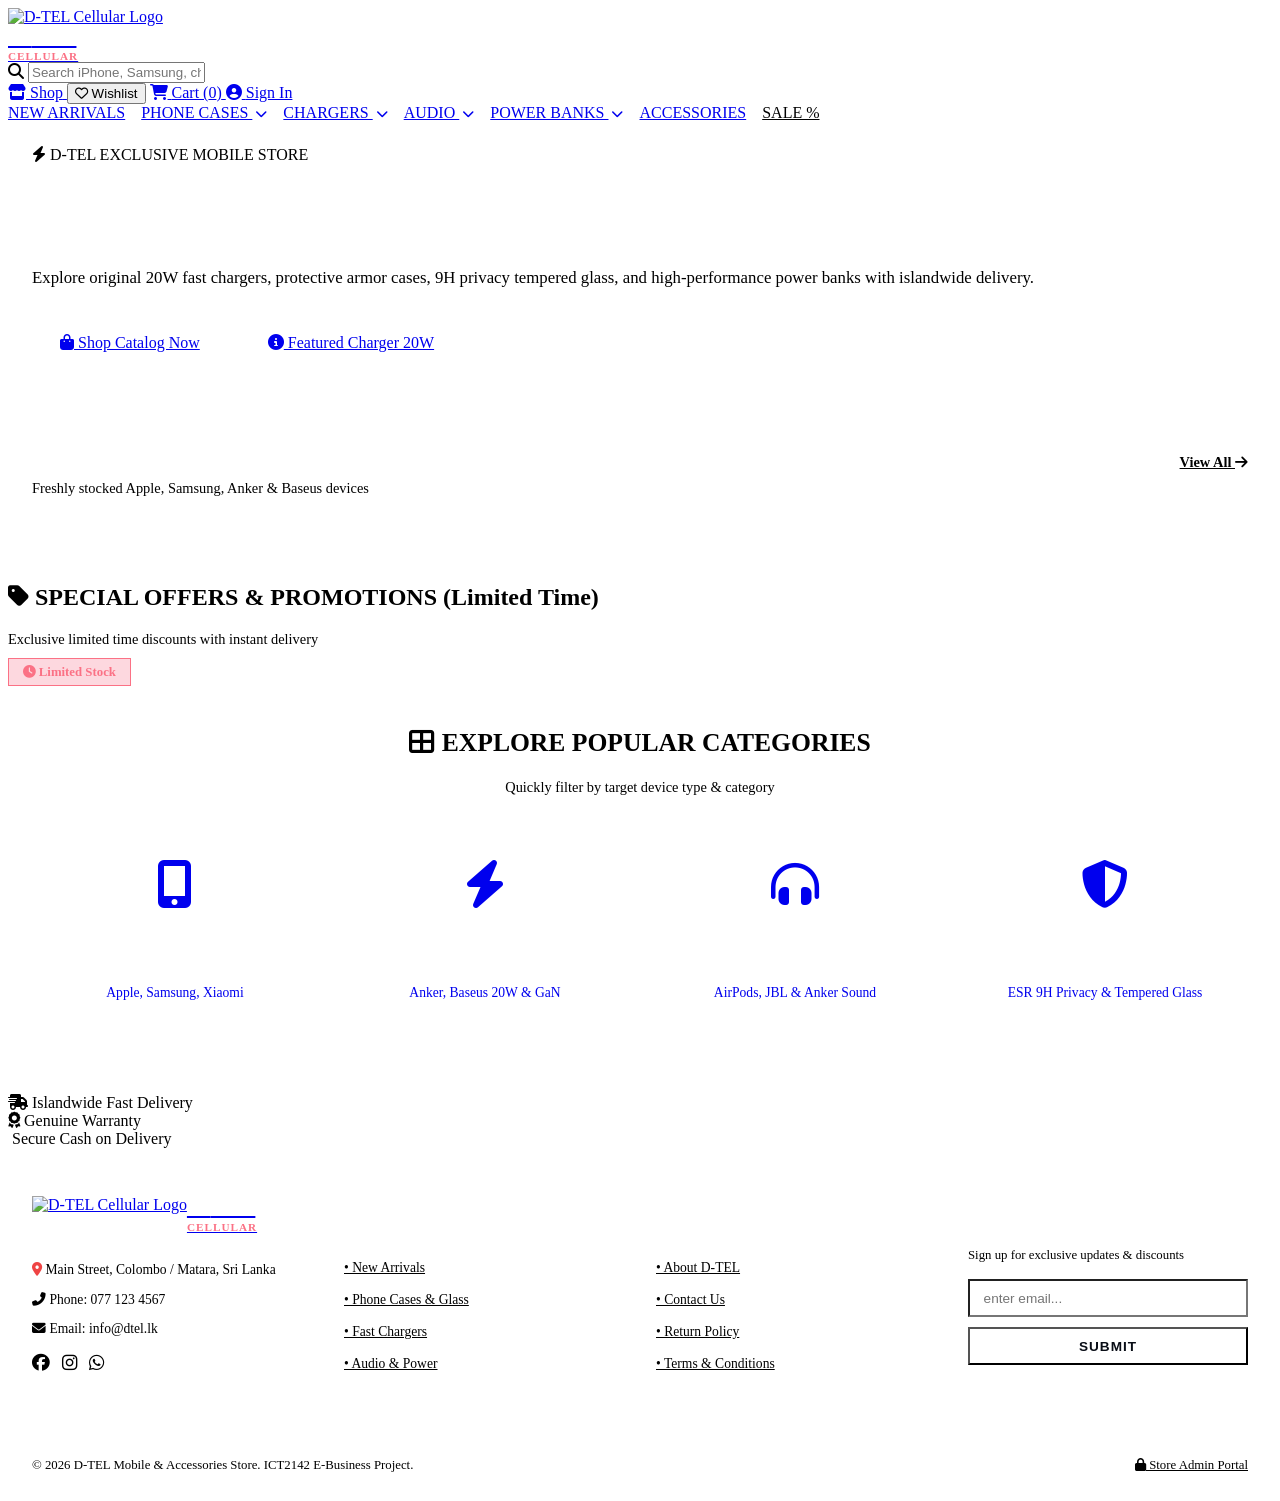
==== index.html @ 87a5de59 "Add files via upload" ====
<!DOCTYPE html>
<html lang="en">
<head>
  <meta charset="UTF-8">
  <meta name="viewport" content="width=device-width, initial-scale=1.0">
  <title>D-TEL | Premium Mobile & Accessories Hub</title>
  <meta name="description" content="D-TEL - Shop genuine smartphones, fast chargers, back covers, tempered glass, and audio gear in Sri Lanka.">
  
  <!-- Font Awesome 6 Icons -->
  <link rel="stylesheet" href="https://cdnjs.cloudflare.com/ajax/libs/font-awesome/6.5.1/css/all.min.css">
  
  <!-- Main Stylesheet -->
  <link rel="stylesheet" href="css/styles.css">
  
  <!-- Custom CSS for Dropdown Menu on Hover -->
  <style>
    /* Sub Nav Container Layout */
    .sub-nav-container {
      display: flex;
      align-items: center;
      gap: 1rem;
      position: relative;
    }

    /* Dropdown Item Wrapper */
    .nav-dropdown {
      position: relative;
      display: inline-block;
    }

    /* Dropdown Menu Box */
    .dropdown-menu {
      display: none;
      position: absolute;
      top: 100%;
      left: 0;
      min-width: 200px;
      background-color: var(--bg-secondary, #121826);
      border: 1px solid var(--border-color, #1e293b);
      border-radius: 8px;
      box-shadow: 0 10px 25px rgba(0, 0, 0, 0.5);
      padding: 0.5rem 0;
      z-index: 1000;
    }

    /* Show Dropdown Menu on Hover */
    .nav-dropdown:hover .dropdown-menu {
      display: block;
      animation: fadeIn 0.2s ease-in-out;
    }

    /* Dropdown Item Links */
    .dropdown-menu a {
      color: var(--text-muted, #94a3b8);
      padding: 0.6rem 1.2rem;
      text-decoration: none;
      display: flex;
      align-items: center;
      gap: 0.5rem;
      font-size: 0.85rem;
      font-weight: 600;
      transition: all 0.2s ease;
    }

    .dropdown-menu a:hover {
      background-color: rgba(255, 255, 255, 0.05);
      color: var(--accent-cyan, #38bdf8);
      padding-left: 1.5rem;
    }

    @keyframes fadeIn {
      from { opacity: 0; transform: translateY(8px); }
      to { opacity: 1; transform: translateY(0); }
    }
  </style>
</head>
<body>

  <!-- TOP HEADER BAR (D-TEL Brand Logo) -->
  <header class="header-sticky">
    <div class="nav-container">
      
      <!-- Store Logo: D-TEL Cellular -->
      <a href="index.html" class="brand-logo" id="brandLogoLink">
        <img src="images/dtel_logo.jpg" alt="D-TEL Cellular Logo" class="brand-logo-img">
        <div>
          <span style="font-size:1.4rem; font-weight:800; color:#ffffff; line-height:1; display:block;">D-<span class="accent">TEL</span></span>
          <span style="font-size:0.7rem; font-weight:700; color:#fb7185; letter-spacing:1px; display:block; margin-top:2px;">CELLULAR</span>
        </div>
      </a>

      <!-- Search Bar -->
      <div class="search-bar-wrap">
        <i class="fas fa-search"></i>
        <input type="text" id="searchInput" placeholder="Search iPhone, Samsung, chargers, audio..." aria-label="Search Products">
      </div>

      <!-- Header Actions -->
      <div class="nav-actions">
        <a href="shop.html" class="icon-btn" title="Shop Catalog">
          <i class="fas fa-store"></i>
          <span>Shop</span>
        </a>

        <button class="icon-btn wishlist-trigger" title="Wishlist">
          <i class="far fa-heart"></i>
          <span>Wishlist</span>
          <span class="badge-count wishlist-badge-count" style="display:none;">0</span>
        </button>

        <a href="checkout.html" class="icon-btn cart-trigger" title="Shopping Cart">
          <i class="fas fa-shopping-cart"></i>
          <span>Cart (<span class="cart-count-num">0</span>)</span>
        </a>

        <a href="admin.html" class="icon-btn" title="Sign In / Admin Portal">
          <i class="fas fa-user-circle"></i>
          <span>Sign In</span>
        </a>
      </div>

    </div>

    <!-- NAVIGATION LINKS BAR WITH HOVER DROPDOWN -->
    <nav class="sub-nav-bar">
      <div class="sub-nav-container">
        <a href="index.html" class="sub-nav-link active">NEW ARRIVALS</a>

        <!-- Dropdown 1: PHONE CASES -->
        <div class="nav-dropdown">
          <a href="shop.html?category=Covers" class="sub-nav-link">
            PHONE CASES <i class="fas fa-chevron-down" style="font-size:0.75rem; margin-left:3px;"></i>
          </a>
          <div class="dropdown-menu">
            <a href="shop.html?category=Covers&brand=iPhone"><i class="fab fa-apple"></i> iPhone Covers</a>
            <a href="shop.html?category=Covers&brand=Samsung"><i class="fas fa-mobile"></i> Samsung Cases</a>
            <a href="shop.html?category=Covers&sub=Glass"><i class="fas fa-shield-alt"></i> Tempered Glass</a>
            <a href="shop.html?category=Covers&sub=Privacy"><i class="fas fa-user-shield"></i> Privacy Glass</a>
          </div>
        </div>

        <!-- Dropdown 2: CHARGERS -->
        <div class="nav-dropdown">
          <a href="shop.html?category=Chargers" class="sub-nav-link">
            CHARGERS <i class="fas fa-chevron-down" style="font-size:0.75rem; margin-left:3px;"></i>
          </a>
          <div class="dropdown-menu">
            <a href="shop.html?category=Chargers&sub=Fast"><i class="fas fa-bolt"></i> 20W Fast Chargers</a>
            <a href="shop.html?category=Chargers&sub=GaN"><i class="fas fa-plug"></i> GaN Adapters</a>
            <a href="shop.html?category=Chargers&sub=Cable"><i class="fas fa-charging-station"></i> Type-C & Lightning Cables</a>
          </div>
        </div>

        <!-- Dropdown 3: AUDIO -->
        <div class="nav-dropdown">
          <a href="shop.html?category=Audio" class="sub-nav-link">
            AUDIO <i class="fas fa-chevron-down" style="font-size:0.75rem; margin-left:3px;"></i>
          </a>
          <div class="dropdown-menu">
            <a href="shop.html?category=Audio&sub=Earbuds"><i class="fas fa-headphones-alt"></i> Wireless Earbuds</a>
            <a href="shop.html?category=Audio&sub=Bluetooth"><i class="fas fa-broadcast-tower"></i> Bluetooth Speakers</a>
            <a href="shop.html?category=Audio&sub=Handsfree"><i class="fas fa-headset"></i> Wired Handsfree</a>
          </div>
        </div>

        <!-- Dropdown 4: POWER BANKS -->
        <div class="nav-dropdown">
          <a href="shop.html?category=Power" class="sub-nav-link">
            POWER BANKS <i class="fas fa-chevron-down" style="font-size:0.75rem; margin-left:3px;"></i>
          </a>
          <div class="dropdown-menu">
            <a href="shop.html?category=Power&sub=10000mAh"><i class="fas fa-battery-half"></i> 10000 mAh</a>
            <a href="shop.html?category=Power&sub=20000mAh"><i class="fas fa-battery-full"></i> 20000 mAh & Above</a>
            <a href="shop.html?category=Power&sub=Wireless"><i class="fas fa-rss"></i> MagSafe Power Banks</a>
          </div>
        </div>

        <a href="shop.html?category=Accessories" class="sub-nav-link">ACCESSORIES</a>
        <a href="shop.html?sale=true" class="sub-nav-link" style="color:var(--accent-rose);">SALE %</a>
      </div>
    </nav>
  </header>

  <!-- HERO BANNER SECTION (5s Smooth Background Slideshow) -->
  <section class="hero-section" style="max-width:1280px; margin:1.5rem auto; padding:0 1.5rem;">
    <div class="hero-banner">
      
      <!-- Background Image Slideshow Layer -->
      <div class="hero-slideshow">
        <div class="hero-slide-bg active" style="background-image: url('images/hero_slide_1.jpg');"></div>
        <div class="hero-slide-bg" style="background-image: url('images/hero_slide_2.jpg');"></div>
        <div class="hero-slide-bg" style="background-image: url('images/hero_slide_3.jpg');"></div>
        <div class="hero-slide-bg" style="background-image: url('images/hero_slide_4.jpg');"></div>
        <div class="hero-slide-overlay"></div>
      </div>

      <!-- Hero Text Content -->
      <div class="hero-content">
        <span class="hero-tag">
          <i class="fas fa-bolt"></i> D-TEL EXCLUSIVE MOBILE STORE
        </span>
        <h1 class="hero-title" style="font-size: 2.75rem; line-height: 1.15; margin-bottom: 1rem; color: #ffffff;">
          Discover Premium Mobile Accessories & Tech Gear
        </h1>
        <p class="hero-desc" style="color: var(--text-muted); font-size: 1.05rem; margin-bottom: 2rem;">
          Explore original 20W fast chargers, protective armor cases, 9H privacy tempered glass, and high-performance power banks with islandwide delivery.
        </p>
        <div style="display:flex; gap:1rem; flex-wrap:wrap;">
          <a href="shop.html" class="btn-primary" style="padding: 0.85rem 1.75rem; font-size: 1rem;">
            <i class="fas fa-shopping-bag"></i> Shop Catalog Now
          </a>
          <a href="product-detail.html?id=prod_003" class="icon-btn" style="padding: 0.85rem 1.5rem; font-size: 1rem;">
            <i class="fas fa-info-circle"></i> Featured Charger 20W
          </a>
        </div>
      </div>

      <!-- Slide Dots Navigation -->
      <div class="hero-slide-dots">
        <div class="hero-dot active" onclick="switchHeroSlide(0)"></div>
        <div class="hero-dot" onclick="switchHeroSlide(1)"></div>
        <div class="hero-dot" onclick="switchHeroSlide(2)"></div>
        <div class="hero-dot" onclick="switchHeroSlide(3)"></div>
      </div>

    </div>
  </section>

  <!-- SECTION 1: NEW ARRIVALS (Latest Products) -->
  <section style="max-width:1280px; margin:3rem auto; padding:0 1.5rem;">
    <div style="display:flex; justify-content:space-between; align-items:center; margin-bottom:1.5rem;">
      <div>
        <h2 style="font-size:1.5rem; color:#ffffff;"><i class="fas fa-sparkles" style="color:var(--accent-cyan);"></i> NEW ARRIVALS (Latest Products)</h2>
        <p style="color:var(--text-muted); font-size:0.9rem;">Freshly stocked Apple, Samsung, Anker & Baseus devices</p>
      </div>
      <a href="shop.html" style="color:var(--accent-cyan); font-weight:600; font-size:0.9rem;">View All <i class="fas fa-arrow-right"></i></a>
    </div>

    <!-- Product Grid -->
    <div class="products-grid" id="newArrivalsGrid" style="display:grid; grid-template-columns:repeat(auto-fit, minmax(240px, 1fr)); gap:1.5rem;">
      <!-- Populated by JavaScript -->
    </div>
  </section>

  <!-- SECTION 2: SPECIAL OFFERS & PROMOTIONS (Limited Time) -->
  <section class="special-offers-section">
    <div class="special-offers-header">
      <div>
        <h2><i class="fas fa-tag"></i> SPECIAL OFFERS & PROMOTIONS (Limited Time)</h2>
        <p style="color:var(--text-muted); font-size:0.9rem;">Exclusive limited time discounts with instant delivery</p>
      </div>
      <span style="background:rgba(244, 63, 94, 0.2); color:#fb7185; border:1px solid #fb7185; padding:0.35rem 0.85rem; border-radius:var(--radius-full); font-size:0.8rem; font-weight:700;">
        <i class="fas fa-clock"></i> Limited Stock
      </span>
    </div>

    <!-- Offers Grid -->
    <div class="products-grid" id="specialOffersGrid" style="display:grid; grid-template-columns:repeat(auto-fit, minmax(240px, 1fr)); gap:1.5rem;">
      <!-- Populated by JavaScript -->
    </div>
  </section>

  <!-- SECTION 3: EXPLORE POPULAR CATEGORIES -->
  <section style="max-width:1280px; margin:3rem auto; padding:0 1.5rem;">
    <div style="text-align:center; margin-bottom:2rem;">
      <h2 style="font-size:1.6rem;"><i class="fas fa-th-large" style="color:var(--accent-blue);"></i> EXPLORE POPULAR CATEGORIES</h2>
      <p style="color:var(--text-muted); font-size:0.9rem;">Quickly filter by target device type & category</p>
    </div>

    <div style="display:grid; grid-template-columns:repeat(auto-fit, minmax(230px, 1fr)); gap:1.5rem;">
      
      <!-- Category 1: Smartphones -->
      <a href="shop.html?category=Smartphones" class="category-card" style="background:var(--bg-secondary); border:1px solid var(--border-color); border-radius:var(--radius-lg); padding:2rem 1.5rem; text-align:center; text-decoration:none; transition:all 0.3s ease;">
        <i class="fas fa-mobile-alt" style="font-size:3rem; color:var(--accent-cyan); margin-bottom:1rem;"></i>
        <h3 style="font-size:1.2rem; color:#ffffff;">Smartphones</h3>
        <p style="color:var(--text-muted); font-size:0.85rem; margin-top:0.3rem;">Apple, Samsung, Xiaomi</p>
      </a>

      <!-- Category 2: Fast Chargers -->
      <a href="shop.html?category=Chargers" class="category-card" style="background:var(--bg-secondary); border:1px solid var(--border-color); border-radius:var(--radius-lg); padding:2rem 1.5rem; text-align:center; text-decoration:none; transition:all 0.3s ease;">
        <i class="fas fa-bolt" style="font-size:3rem; color:var(--accent-amber); margin-bottom:1rem;"></i>
        <h3 style="font-size:1.2rem; color:#ffffff;">Fast Chargers</h3>
        <p style="color:var(--text-muted); font-size:0.85rem; margin-top:0.3rem;">Anker, Baseus 20W & GaN</p>
      </a>

      <!-- Category 3: Wireless Earbuds -->
      <a href="shop.html?category=Audio" class="category-card" style="background:var(--bg-secondary); border:1px solid var(--border-color); border-radius:var(--radius-lg); padding:2rem 1.5rem; text-align:center; text-decoration:none; transition:all 0.3s ease;">
        <i class="fas fa-headphones-alt" style="font-size:3rem; color:var(--accent-blue); margin-bottom:1rem;"></i>
        <h3 style="font-size:1.2rem; color:#ffffff;">Wireless Earbuds</h3>
        <p style="color:var(--text-muted); font-size:0.85rem; margin-top:0.3rem;">AirPods, JBL & Anker Sound</p>
      </a>

      <!-- Category 4: Screen Protectors -->
      <a href="shop.html?category=Covers" class="category-card" style="background:var(--bg-secondary); border:1px solid var(--border-color); border-radius:var(--radius-lg); padding:2rem 1.5rem; text-align:center; text-decoration:none; transition:all 0.3s ease;">
        <i class="fas fa-shield-alt" style="font-size:3rem; color:var(--accent-green); margin-bottom:1rem;"></i>
        <h3 style="font-size:1.2rem; color:#ffffff;">Screen Protectors</h3>
        <p style="color:var(--text-muted); font-size:0.85rem; margin-top:0.3rem;">ESR 9H Privacy & Tempered Glass</p>
      </a>

    </div>
  </section>

  <!-- TRUST BAR -->
  <div class="trust-bar">
    <div class="trust-container">
      <div class="trust-item"><i class="fas fa-truck-fast"></i> Islandwide Fast Delivery</div>
      <div class="trust-item"><i class="fas fa-award"></i> Genuine Warranty</div>
      <div class="trust-item"><i class="fas fa-shield-check"></i> Secure Cash on Delivery</div>
    </div>
  </div>

  <!-- FOOTER -->
  <footer>
    <div class="footer-container" style="max-width:1280px; margin:0 auto; padding:3rem 1.5rem 2rem; display:grid; grid-template-columns:repeat(auto-fit, minmax(230px, 1fr)); gap:2rem;">
      
      <!-- Col 1: D-TEL Address & Contacts -->
      <div class="footer-col">
        <a href="index.html" class="brand-logo" style="margin-bottom:1rem; display:inline-flex;">
          <img src="images/dtel_logo.jpg" alt="D-TEL Cellular Logo" class="brand-logo-img">
          <div>
            <span style="font-size:1.4rem; font-weight:800; color:#ffffff; line-height:1; display:block;">D-<span class="accent">TEL</span></span>
            <span style="font-size:0.7rem; font-weight:700; color:#fb7185; letter-spacing:1px; display:block; margin-top:2px;">CELLULAR</span>
          </div>
        </a>
        <p style="color:var(--text-muted); font-size:0.85rem; margin-bottom:0.75rem;"><i class="fas fa-map-marker-alt" style="color:#ef4444;"></i> Main Street, Colombo / Matara, Sri Lanka</p>
        <p style="color:var(--text-muted); font-size:0.85rem; margin-bottom:0.75rem;"><i class="fas fa-phone-alt" style="color:var(--accent-cyan);"></i> Phone: 077 123 4567</p>
        <p style="color:var(--text-muted); font-size:0.85rem; margin-bottom:0.75rem;"><i class="fas fa-envelope" style="color:var(--accent-blue);"></i> Email: info@dtel.lk</p>
        <div style="display:flex; gap:0.75rem; margin-top:1rem;">
          <a href="#" style="color:var(--text-muted); font-size:1.1rem;"><i class="fab fa-facebook"></i></a>
          <a href="#" style="color:var(--text-muted); font-size:1.1rem;"><i class="fab fa-instagram"></i></a>
          <a href="#" style="color:var(--text-muted); font-size:1.1rem;"><i class="fab fa-whatsapp"></i></a>
        </div>
      </div>

      <!-- Col 2: Shop By -->
      <div class="footer-col">
        <h4 style="font-size:1rem; margin-bottom:1rem; color:#ffffff;">Shop By</h4>
        <ul style="list-style:none; padding:0; line-height:2;">
          <li><a href="shop.html?sort=newest" style="color:var(--text-muted); font-size:0.85rem;">• New Arrivals</a></li>
          <li><a href="shop.html?category=Covers" style="color:var(--text-muted); font-size:0.85rem;">• Phone Cases & Glass</a></li>
          <li><a href="shop.html?category=Chargers" style="color:var(--text-muted); font-size:0.85rem;">• Fast Chargers</a></li>
          <li><a href="shop.html?category=Audio" style="color:var(--text-muted); font-size:0.85rem;">• Audio & Power</a></li>
        </ul>
      </div>

      <!-- Col 3: Information -->
      <div class="footer-col">
        <h4 style="font-size:1rem; margin-bottom:1rem; color:#ffffff;">Information</h4>
        <ul style="list-style:none; padding:0; line-height:2;">
          <li><a href="#" style="color:var(--text-muted); font-size:0.85rem;">• About D-TEL</a></li>
          <li><a href="#" style="color:var(--text-muted); font-size:0.85rem;">• Contact Us</a></li>
          <li><a href="#" style="color:var(--text-muted); font-size:0.85rem;">• Return Policy</a></li>
          <li><a href="#" style="color:var(--text-muted); font-size:0.85rem;">• Terms & Conditions</a></li>
        </ul>
      </div>

      <!-- Col 4: Newsletter Sign Up -->
      <div class="footer-col">
        <h4 style="font-size:1rem; margin-bottom:0.75rem; color:#ffffff;">Newsletter Sign Up</h4>
        <p style="color:var(--text-muted); font-size:0.8rem; margin-bottom:1rem;">Sign up for exclusive updates & discounts</p>
        <form onsubmit="event.preventDefault(); alert('Subscribed to D-TEL updates!');" style="display:flex; flex-direction:column; gap:0.6rem;">
          <input type="email" placeholder="enter email..." required style="padding:0.6rem 0.85rem; font-size:0.85rem; background:rgba(255,255,255,0.05);">
          <button type="submit" class="btn-primary" style="padding:0.6rem; font-size:0.85rem; text-transform:uppercase; letter-spacing:1px; background:#ffffff; color:#090d16; font-weight:800;">
            SUBMIT
          </button>
        </form>
        <div style="margin-top:1rem; text-align:right;">
          <span style="display:inline-block; background:var(--accent-blue); color:#ffffff; font-size:0.75rem; font-weight:700; padding:0.3rem 0.75rem; border-radius:var(--radius-sm);">
            TOP WEB 2026
          </span>
        </div>
      </div>

    </div>

    <div style="max-width:1280px; margin:0 auto; padding:1.25rem 1.5rem; border-top:1px solid var(--border-color); display:flex; justify-content:space-between; align-items:center; flex-wrap:wrap; font-size:0.8rem; color:var(--text-dim);">
      <div>&copy; 2026 D-TEL Mobile & Accessories Store. ICT2142 E-Business Project.</div>
      <div><a href="admin.html" style="color:var(--text-muted);"><i class="fas fa-lock"></i> Store Admin Portal</a></div>
    </div>
  </footer>

  <!-- CORE SCRIPTS -->
  <script src="js/data.js"></script>
  <script src="js/app.js"></script>

  <script>
    let currentSlideIdx = 0;
    let slideTimer = null;

    function switchHeroSlide(idx) {
      const slides = document.querySelectorAll('.hero-slide-bg');
      const dots = document.querySelectorAll('.hero-dot');
      if (!slides.length) return;
      
      slides.forEach(s => s.classList.remove('active'));
      dots.forEach(d => d.classList.remove('active'));
      
      currentSlideIdx = (idx + slides.length) % slides.length;
      slides[currentSlideIdx].classList.add('active');
      if (dots[currentSlideIdx]) dots[currentSlideIdx].classList.add('active');
    }

    function startAutoSlideshow() {
      if (slideTimer) clearInterval(slideTimer);
      slideTimer = setInterval(() => {
        switchHeroSlide(currentSlideIdx + 1);
      }, 5000);
    }

    document.addEventListener('DOMContentLoaded', async () => {
      startAutoSlideshow();

      // Render New Arrivals (4 items)
      const newArrivalsGrid = document.getElementById('newArrivalsGrid');
      if (newArrivalsGrid) {
        const products = await StorageDB.getProducts(); // Database එකෙන් ගන්න (await)
        newArrivalsGrid.innerHTML = products.slice(0, 4).map(p => `
          <div class="product-card" style="background:var(--bg-secondary); border:1px solid var(--border-color); border-radius:var(--radius-md); padding:1.25rem; text-align:center; display:flex; flex-direction:column; justify-content:space-between;">
            <a href="product-detail.html?id=${p.id}" style="text-decoration:none;">
              <img src="${p.image}" alt="${p.name}" style="width:100%; height:160px; object-fit:contain; margin-bottom:1rem;" onerror="this.src='images/cat-chargers.svg'">
              <h4 style="font-size:1rem; color:#ffffff; margin-bottom:0.5rem; height:42px; overflow:hidden;">${p.name}</h4>
              <div style="color:var(--accent-cyan); font-size:1.1rem; font-weight:700; margin-bottom:0.75rem;">
                Rs. ${p.price.toLocaleString()}
              </div>
            </a>
            <button class="btn-primary" onclick="StorageDB.addToCart('${p.id}'); window.updateHeaderCounters(); alert('Item added to cart!');" style="width:100%; padding:0.6rem;">
              <i class="fas fa-cart-plus"></i> Add to Cart
            </button>
          </div>
        `).join('');
      }

      // Render Special Offers (Products with oldPrice)
      const specialOffersGrid = document.getElementById('specialOffersGrid');
      if (specialOffersGrid) {
        const products = await StorageDB.getProducts(); // Database එකෙන් ගන්න (await)
        const offers = products.filter(p => p.oldPrice).slice(0, 4); // Discount ඇති ඒවා පෙන්වන්න
        specialOffersGrid.innerHTML = offers.length > 0 ? offers.map(p => `
          <div class="product-card" style="background:var(--bg-primary); border:1px solid rgba(244, 63, 94, 0.3); border-radius:var(--radius-md); padding:1.25rem; text-align:center; display:flex; flex-direction:column; justify-content:space-between;">
            <a href="product-detail.html?id=${p.id}" style="text-decoration:none;">
              <div style="position:relative;">
                <span style="position:absolute; top:0; left:0; background:var(--accent-rose); color:#fff; font-size:0.7rem; font-weight:800; padding:0.25rem 0.5rem; border-radius:4px;">OFFER</span>
                <img src="${p.image}" alt="${p.name}" style="width:100%; height:160px; object-fit:contain; margin-bottom:1rem;" onerror="this.src='images/cat-chargers.svg'">
              </div>
              <h4 style="font-size:1rem; color:#ffffff; margin-bottom:0.5rem; height:42px; overflow:hidden;">${p.name}</h4>
              <div style="display:flex; justify-content:center; align-items:center; gap:0.5rem; margin-bottom:0.75rem;">
                <span style="color:#fb7185; font-size:1.1rem; font-weight:700;">Rs. ${p.price.toLocaleString()}</span>
                <span style="color:var(--text-dim); text-decoration:line-through; font-size:0.85rem;">Rs. ${p.oldPrice.toLocaleString()}</span>
              </div>
            </a>
            <button class="btn-whatsapp" onclick="window.location.href='product-detail.html?id=${p.id}'" style="width:100%; padding:0.6rem; background:#fb7185; border:none; color:#ffffff;">
              <i class="fas fa-bolt"></i> Buy Now
            </button>
          </div>
        `).join('') : '<p style="color:var(--text-muted); text-align:center;">No special offers available right now.</p>';
      }
    });
  </script>
</body>
</html>
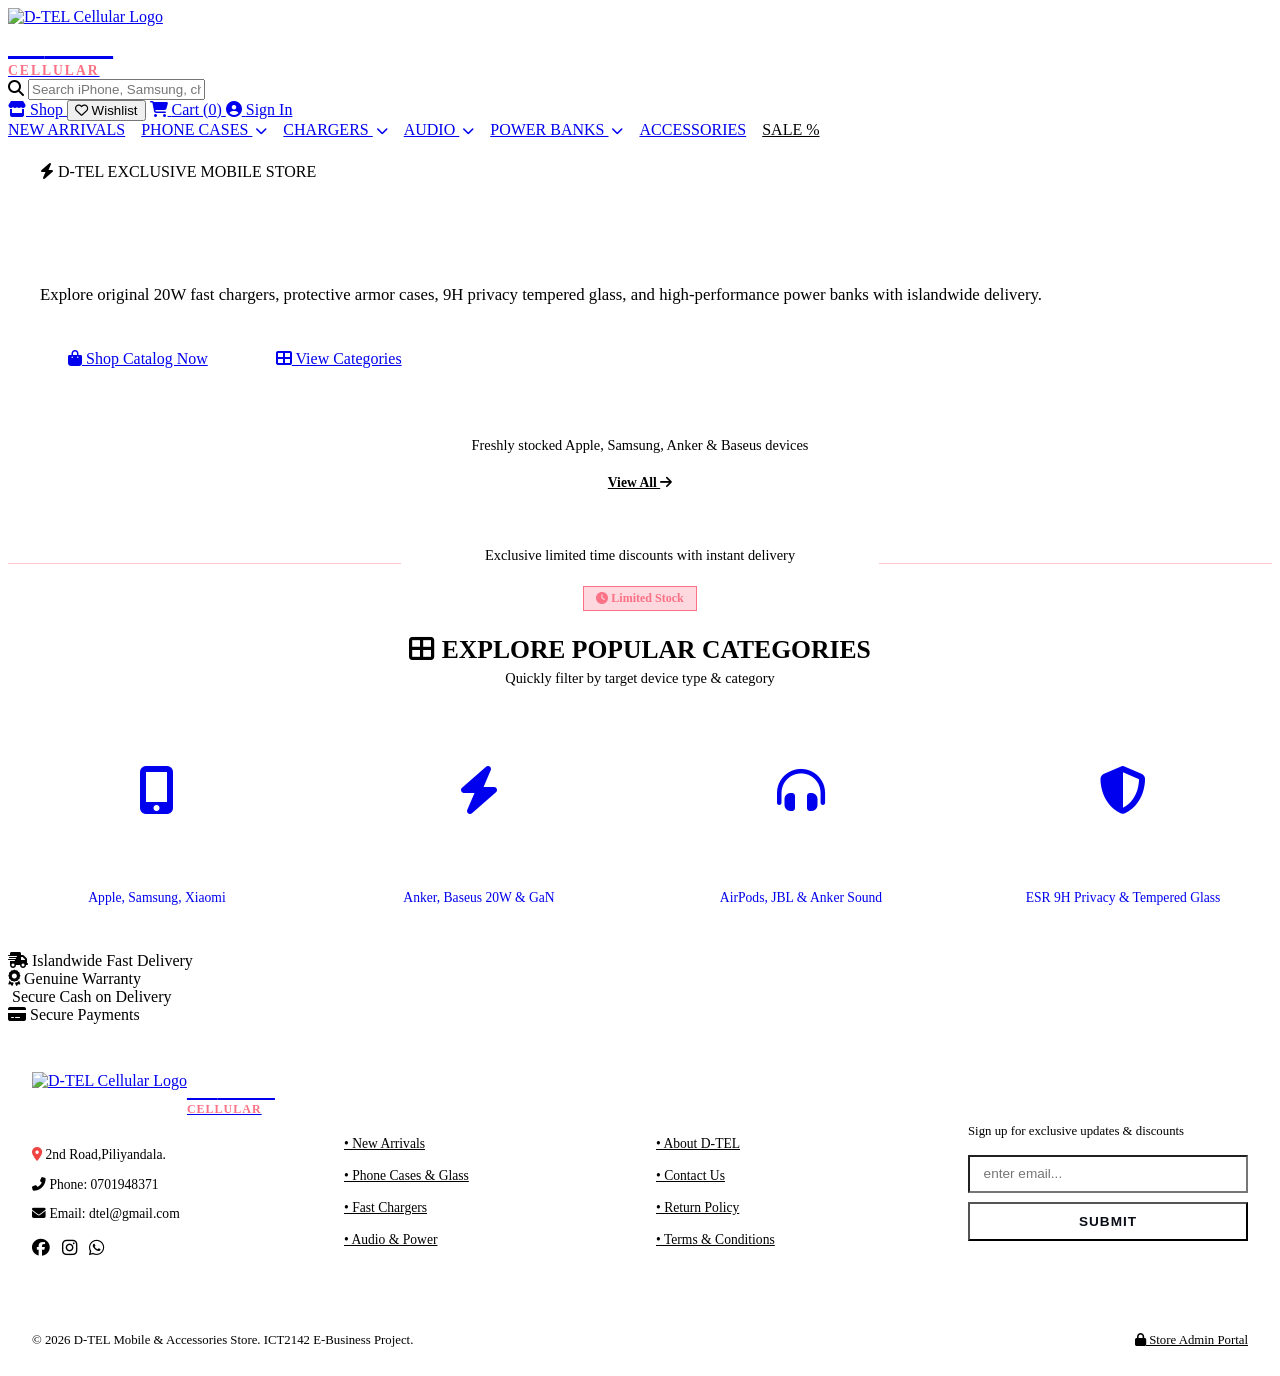
==== commit 18c87ead: "Add files via upload" ====
--- a/index.html
+++ b/index.html
@@ -1,17 +1,19 @@
 <!DOCTYPE html>
 <html lang="en">
+
 <head>
   <meta charset="UTF-8">
   <meta name="viewport" content="width=device-width, initial-scale=1.0">
   <title>D-TEL | Premium Mobile & Accessories Hub</title>
-  <meta name="description" content="D-TEL - Shop genuine smartphones, fast chargers, back covers, tempered glass, and audio gear in Sri Lanka.">
-  
+  <meta name="description"
+    content="D-TEL - Shop genuine smartphones, fast chargers, back covers, tempered glass, and audio gear in Sri Lanka.">
+
   <!-- Font Awesome 6 Icons -->
   <link rel="stylesheet" href="https://cdnjs.cloudflare.com/ajax/libs/font-awesome/6.5.1/css/all.min.css">
-  
+
   <!-- Main Stylesheet -->
   <link rel="stylesheet" href="css/styles.css">
-  
+
   <!-- Custom CSS for Dropdown Menu on Hover -->
   <style>
     /* Sub Nav Container Layout */
@@ -74,25 +76,30 @@
     }
   </style>
 </head>
+
 <body>
 
   <!-- TOP HEADER BAR (D-TEL Brand Logo) -->
   <header class="header-sticky">
     <div class="nav-container">
-      
+
       <!-- Store Logo: D-TEL Cellular -->
       <a href="index.html" class="brand-logo" id="brandLogoLink">
         <img src="images/dtel_logo.jpg" alt="D-TEL Cellular Logo" class="brand-logo-img">
         <div>
-          <span style="font-size:1.4rem; font-weight:800; color:#ffffff; line-height:1; display:block;">D-<span class="accent">TEL</span></span>
-          <span style="font-size:0.7rem; font-weight:700; color:#fb7185; letter-spacing:1px; display:block; margin-top:2px;">CELLULAR</span>
+          <span
+            style="font-size:2.1rem; font-weight:900; color:#ffffff; line-height:1; display:block; letter-spacing:0.5px;">D-<span
+              class="accent">TEL</span></span>
+          <span
+            style="font-size:0.85rem; font-weight:800; color:#fb7185; letter-spacing:2px; display:block; margin-top:3px;">CELLULAR</span>
         </div>
       </a>
 
       <!-- Search Bar -->
       <div class="search-bar-wrap">
         <i class="fas fa-search"></i>
-        <input type="text" id="searchInput" placeholder="Search iPhone, Samsung, chargers, audio..." aria-label="Search Products">
+        <input type="text" id="searchInput" placeholder="Search iPhone, Samsung, chargers, audio..."
+          aria-label="Search Products">
       </div>
 
       <!-- Header Actions -->
@@ -182,15 +189,16 @@
   </header>
 
   <!-- HERO BANNER SECTION (5s Smooth Background Slideshow) -->
-  <section class="hero-section" style="max-width:1280px; margin:1.5rem auto; padding:0 1.5rem;">
+  <section class="hero-section" style="max-width:1680px; margin:1.5rem auto; padding:0 2rem;">
     <div class="hero-banner">
-      
+
       <!-- Background Image Slideshow Layer -->
       <div class="hero-slideshow">
         <div class="hero-slide-bg active" style="background-image: url('images/hero_slide_1.jpg');"></div>
         <div class="hero-slide-bg" style="background-image: url('images/hero_slide_2.jpg');"></div>
         <div class="hero-slide-bg" style="background-image: url('images/hero_slide_3.jpg');"></div>
         <div class="hero-slide-bg" style="background-image: url('images/hero_slide_4.jpg');"></div>
+        <div class="hero-slide-bg" style="background-image: url('images/hero_slide_5.jpg');"></div>
         <div class="hero-slide-overlay"></div>
       </div>
 
@@ -203,95 +211,109 @@
           Discover Premium Mobile Accessories & Tech Gear
         </h1>
         <p class="hero-desc" style="color: var(--text-muted); font-size: 1.05rem; margin-bottom: 2rem;">
-          Explore original 20W fast chargers, protective armor cases, 9H privacy tempered glass, and high-performance power banks with islandwide delivery.
+          Explore original 20W fast chargers, protective armor cases, 9H privacy tempered glass, and high-performance
+          power banks with islandwide delivery.
         </p>
         <div style="display:flex; gap:1rem; flex-wrap:wrap;">
           <a href="shop.html" class="btn-primary" style="padding: 0.85rem 1.75rem; font-size: 1rem;">
             <i class="fas fa-shopping-bag"></i> Shop Catalog Now
           </a>
-          <a href="product-detail.html?id=prod_003" class="icon-btn" style="padding: 0.85rem 1.5rem; font-size: 1rem;">
-            <i class="fas fa-info-circle"></i> Featured Charger 20W
+          <a href="#mainCategories" class="icon-btn" style="padding: 0.85rem 1.5rem; font-size: 1rem;">
+            <i class="fas fa-th-large"></i> View Categories
           </a>
         </div>
       </div>
 
       <!-- Slide Dots Navigation -->
       <div class="hero-slide-dots">
-        <div class="hero-dot active" onclick="switchHeroSlide(0)"></div>
-        <div class="hero-dot" onclick="switchHeroSlide(1)"></div>
-        <div class="hero-dot" onclick="switchHeroSlide(2)"></div>
-        <div class="hero-dot" onclick="switchHeroSlide(3)"></div>
+        <div class="hero-dot active" onclick="selectHeroSlide(0)" title="Slide 1"></div>
+        <div class="hero-dot" onclick="selectHeroSlide(1)" title="Slide 2"></div>
+        <div class="hero-dot" onclick="selectHeroSlide(2)" title="Slide 3"></div>
+        <div class="hero-dot" onclick="selectHeroSlide(3)" title="Slide 4"></div>
+        <div class="hero-dot" onclick="selectHeroSlide(4)" title="Slide 5"></div>
       </div>
 
     </div>
   </section>
 
   <!-- SECTION 1: NEW ARRIVALS (Latest Products) -->
-  <section style="max-width:1280px; margin:3rem auto; padding:0 1.5rem;">
-    <div style="display:flex; justify-content:space-between; align-items:center; margin-bottom:1.5rem;">
-      <div>
-        <h2 style="font-size:1.5rem; color:#ffffff;"><i class="fas fa-sparkles" style="color:var(--accent-cyan);"></i> NEW ARRIVALS (Latest Products)</h2>
-        <p style="color:var(--text-muted); font-size:0.9rem;">Freshly stocked Apple, Samsung, Anker & Baseus devices</p>
-      </div>
-      <a href="shop.html" style="color:var(--accent-cyan); font-weight:600; font-size:0.9rem;">View All <i class="fas fa-arrow-right"></i></a>
+  <section class="section-container">
+    <div style="display:flex; align-items:center; text-align:center; margin-bottom:1.5rem;">
+      <div style="flex:1; border-bottom:1px solid var(--border-color);"></div>
+      <div style="padding:0 1.5rem;">
+        <h2 style="font-size:1.5rem; color:#ffffff; margin:0;"><i class="fas fa-sparkles" style="color:var(--accent-cyan);"></i> NEW ARRIVALS (Latest Products)</h2>
+        <p style="color:var(--text-muted); font-size:0.9rem; margin-top:0.3rem;">Freshly stocked Apple, Samsung, Anker & Baseus devices</p>
+        <a href="shop.html" style="color:var(--accent-cyan); font-weight:600; font-size:0.85rem; display:inline-block; margin-top:0.4rem;">View All <i class="fas fa-arrow-right"></i></a>
+      </div>
+      <div style="flex:1; border-bottom:1px solid var(--border-color);"></div>
     </div>
 
     <!-- Product Grid -->
-    <div class="products-grid" id="newArrivalsGrid" style="display:grid; grid-template-columns:repeat(auto-fit, minmax(240px, 1fr)); gap:1.5rem;">
+    <div class="products-grid" id="newArrivalsGrid">
       <!-- Populated by JavaScript -->
     </div>
   </section>
 
   <!-- SECTION 2: SPECIAL OFFERS & PROMOTIONS (Limited Time) -->
-  <section class="special-offers-section">
-    <div class="special-offers-header">
-      <div>
-        <h2><i class="fas fa-tag"></i> SPECIAL OFFERS & PROMOTIONS (Limited Time)</h2>
-        <p style="color:var(--text-muted); font-size:0.9rem;">Exclusive limited time discounts with instant delivery</p>
-      </div>
-      <span style="background:rgba(244, 63, 94, 0.2); color:#fb7185; border:1px solid #fb7185; padding:0.35rem 0.85rem; border-radius:var(--radius-full); font-size:0.8rem; font-weight:700;">
-        <i class="fas fa-clock"></i> Limited Stock
-      </span>
+  <section class="special-offers-section section-container">
+    <div style="display:flex; align-items:center; text-align:center; margin-bottom:1.5rem;">
+      <div style="flex:1; border-bottom:1px solid rgba(244, 63, 94, 0.3);"></div>
+      <div style="padding:0 1.5rem;">
+        <h2 style="font-size:1.5rem; color:#ffffff; margin:0;"><i class="fas fa-tag" style="color:var(--accent-rose);"></i> SPECIAL OFFERS & PROMOTIONS</h2>
+        <p style="color:var(--text-muted); font-size:0.9rem; margin-top:0.3rem;">Exclusive limited time discounts with instant delivery</p>
+        <span style="display:inline-block; margin-top:0.5rem; background:rgba(244, 63, 94, 0.2); color:#fb7185; border:1px solid #fb7185; padding:0.25rem 0.75rem; border-radius:var(--radius-full); font-size:0.75rem; font-weight:700;">
+          <i class="fas fa-clock"></i> Limited Stock
+        </span>
+      </div>
+      <div style="flex:1; border-bottom:1px solid rgba(244, 63, 94, 0.3);"></div>
     </div>
 
     <!-- Offers Grid -->
-    <div class="products-grid" id="specialOffersGrid" style="display:grid; grid-template-columns:repeat(auto-fit, minmax(240px, 1fr)); gap:1.5rem;">
+    <div class="products-grid" id="specialOffersGrid">
       <!-- Populated by JavaScript -->
     </div>
   </section>
 
   <!-- SECTION 3: EXPLORE POPULAR CATEGORIES -->
-  <section style="max-width:1280px; margin:3rem auto; padding:0 1.5rem;">
-    <div style="text-align:center; margin-bottom:2rem;">
-      <h2 style="font-size:1.6rem;"><i class="fas fa-th-large" style="color:var(--accent-blue);"></i> EXPLORE POPULAR CATEGORIES</h2>
-      <p style="color:var(--text-muted); font-size:0.9rem;">Quickly filter by target device type & category</p>
+  <section id="mainCategories" class="section-container" style="scroll-margin-top:100px;">
+    <div style="display:flex; align-items:center; text-align:center; margin-bottom:2rem;">
+      <div style="flex:1; border-bottom:1px solid var(--border-color);"></div>
+      <div style="padding:0 1.5rem;">
+        <h2 style="font-size:1.6rem; margin:0;"><i class="fas fa-th-large" style="color:var(--accent-blue);"></i> EXPLORE POPULAR CATEGORIES</h2>
+        <p style="color:var(--text-muted); font-size:0.9rem; margin-top:0.3rem;">Quickly filter by target device type & category</p>
+      </div>
+      <div style="flex:1; border-bottom:1px solid var(--border-color);"></div>
     </div>
 
     <div style="display:grid; grid-template-columns:repeat(auto-fit, minmax(230px, 1fr)); gap:1.5rem;">
-      
+
       <!-- Category 1: Smartphones -->
-      <a href="shop.html?category=Smartphones" class="category-card" style="background:var(--bg-secondary); border:1px solid var(--border-color); border-radius:var(--radius-lg); padding:2rem 1.5rem; text-align:center; text-decoration:none; transition:all 0.3s ease;">
+      <a href="shop.html?category=Smartphones" class="category-card"
+        style="background:var(--bg-secondary); border:1px solid var(--border-color); border-radius:var(--radius-lg); padding:2rem 1.5rem; text-align:center; text-decoration:none; transition:all 0.3s ease;">
         <i class="fas fa-mobile-alt" style="font-size:3rem; color:var(--accent-cyan); margin-bottom:1rem;"></i>
         <h3 style="font-size:1.2rem; color:#ffffff;">Smartphones</h3>
         <p style="color:var(--text-muted); font-size:0.85rem; margin-top:0.3rem;">Apple, Samsung, Xiaomi</p>
       </a>
 
       <!-- Category 2: Fast Chargers -->
-      <a href="shop.html?category=Chargers" class="category-card" style="background:var(--bg-secondary); border:1px solid var(--border-color); border-radius:var(--radius-lg); padding:2rem 1.5rem; text-align:center; text-decoration:none; transition:all 0.3s ease;">
+      <a href="shop.html?category=Chargers" class="category-card"
+        style="background:var(--bg-secondary); border:1px solid var(--border-color); border-radius:var(--radius-lg); padding:2rem 1.5rem; text-align:center; text-decoration:none; transition:all 0.3s ease;">
         <i class="fas fa-bolt" style="font-size:3rem; color:var(--accent-amber); margin-bottom:1rem;"></i>
         <h3 style="font-size:1.2rem; color:#ffffff;">Fast Chargers</h3>
         <p style="color:var(--text-muted); font-size:0.85rem; margin-top:0.3rem;">Anker, Baseus 20W & GaN</p>
       </a>
 
       <!-- Category 3: Wireless Earbuds -->
-      <a href="shop.html?category=Audio" class="category-card" style="background:var(--bg-secondary); border:1px solid var(--border-color); border-radius:var(--radius-lg); padding:2rem 1.5rem; text-align:center; text-decoration:none; transition:all 0.3s ease;">
+      <a href="shop.html?category=Audio" class="category-card"
+        style="background:var(--bg-secondary); border:1px solid var(--border-color); border-radius:var(--radius-lg); padding:2rem 1.5rem; text-align:center; text-decoration:none; transition:all 0.3s ease;">
         <i class="fas fa-headphones-alt" style="font-size:3rem; color:var(--accent-blue); margin-bottom:1rem;"></i>
         <h3 style="font-size:1.2rem; color:#ffffff;">Wireless Earbuds</h3>
         <p style="color:var(--text-muted); font-size:0.85rem; margin-top:0.3rem;">AirPods, JBL & Anker Sound</p>
       </a>
 
       <!-- Category 4: Screen Protectors -->
-      <a href="shop.html?category=Covers" class="category-card" style="background:var(--bg-secondary); border:1px solid var(--border-color); border-radius:var(--radius-lg); padding:2rem 1.5rem; text-align:center; text-decoration:none; transition:all 0.3s ease;">
+      <a href="shop.html?category=Covers" class="category-card"
+        style="background:var(--bg-secondary); border:1px solid var(--border-color); border-radius:var(--radius-lg); padding:2rem 1.5rem; text-align:center; text-decoration:none; transition:all 0.3s ease;">
         <i class="fas fa-shield-alt" style="font-size:3rem; color:var(--accent-green); margin-bottom:1rem;"></i>
         <h3 style="font-size:1.2rem; color:#ffffff;">Screen Protectors</h3>
         <p style="color:var(--text-muted); font-size:0.85rem; margin-top:0.3rem;">ESR 9H Privacy & Tempered Glass</p>
@@ -306,25 +328,32 @@
       <div class="trust-item"><i class="fas fa-truck-fast"></i> Islandwide Fast Delivery</div>
       <div class="trust-item"><i class="fas fa-award"></i> Genuine Warranty</div>
       <div class="trust-item"><i class="fas fa-shield-check"></i> Secure Cash on Delivery</div>
+      <div class="trust-item"><i class="fas fa-credit-card"></i> Secure Payments </div>
     </div>
   </div>
 
   <!-- FOOTER -->
   <footer>
-    <div class="footer-container" style="max-width:1280px; margin:0 auto; padding:3rem 1.5rem 2rem; display:grid; grid-template-columns:repeat(auto-fit, minmax(230px, 1fr)); gap:2rem;">
-      
+    <div class="footer-container"
+      style="max-width:1280px; margin:0 auto; padding:3rem 1.5rem 2rem; display:grid; grid-template-columns:repeat(auto-fit, minmax(230px, 1fr)); gap:2rem;">
+
       <!-- Col 1: D-TEL Address & Contacts -->
       <div class="footer-col">
         <a href="index.html" class="brand-logo" style="margin-bottom:1rem; display:inline-flex;">
           <img src="images/dtel_logo.jpg" alt="D-TEL Cellular Logo" class="brand-logo-img">
           <div>
-            <span style="font-size:1.4rem; font-weight:800; color:#ffffff; line-height:1; display:block;">D-<span class="accent">TEL</span></span>
-            <span style="font-size:0.7rem; font-weight:700; color:#fb7185; letter-spacing:1px; display:block; margin-top:2px;">CELLULAR</span>
+            <span style="font-size:1.8rem; font-weight:800; color:#ffffff; line-height:1; display:block;">D-<span
+                class="accent">TEL</span></span>
+            <span
+              style="font-size:0.75rem; font-weight:700; color:#fb7185; letter-spacing:1px; display:block; margin-top:2px;">CELLULAR</span>
           </div>
         </a>
-        <p style="color:var(--text-muted); font-size:0.85rem; margin-bottom:0.75rem;"><i class="fas fa-map-marker-alt" style="color:#ef4444;"></i> Main Street, Colombo / Matara, Sri Lanka</p>
-        <p style="color:var(--text-muted); font-size:0.85rem; margin-bottom:0.75rem;"><i class="fas fa-phone-alt" style="color:var(--accent-cyan);"></i> Phone: 077 123 4567</p>
-        <p style="color:var(--text-muted); font-size:0.85rem; margin-bottom:0.75rem;"><i class="fas fa-envelope" style="color:var(--accent-blue);"></i> Email: info@dtel.lk</p>
+        <p style="color:var(--text-muted); font-size:0.85rem; margin-bottom:0.75rem;"><i class="fas fa-map-marker-alt"
+            style="color:#ef4444;"></i> 2nd Road,Piliyandala.</p>
+        <p style="color:var(--text-muted); font-size:0.85rem; margin-bottom:0.75rem;"><i class="fas fa-phone-alt"
+            style="color:var(--accent-cyan);"></i> Phone: 0701948371</p>
+        <p style="color:var(--text-muted); font-size:0.85rem; margin-bottom:0.75rem;"><i class="fas fa-envelope"
+            style="color:var(--accent-blue);"></i> Email: dtel@gmail.com</p>
         <div style="display:flex; gap:0.75rem; margin-top:1rem;">
           <a href="#" style="color:var(--text-muted); font-size:1.1rem;"><i class="fab fa-facebook"></i></a>
           <a href="#" style="color:var(--text-muted); font-size:1.1rem;"><i class="fab fa-instagram"></i></a>
@@ -336,10 +365,14 @@
       <div class="footer-col">
         <h4 style="font-size:1rem; margin-bottom:1rem; color:#ffffff;">Shop By</h4>
         <ul style="list-style:none; padding:0; line-height:2;">
-          <li><a href="shop.html?sort=newest" style="color:var(--text-muted); font-size:0.85rem;">• New Arrivals</a></li>
-          <li><a href="shop.html?category=Covers" style="color:var(--text-muted); font-size:0.85rem;">• Phone Cases & Glass</a></li>
-          <li><a href="shop.html?category=Chargers" style="color:var(--text-muted); font-size:0.85rem;">• Fast Chargers</a></li>
-          <li><a href="shop.html?category=Audio" style="color:var(--text-muted); font-size:0.85rem;">• Audio & Power</a></li>
+          <li><a href="shop.html?sort=newest" style="color:var(--text-muted); font-size:0.85rem;">• New Arrivals</a>
+          </li>
+          <li><a href="shop.html?category=Covers" style="color:var(--text-muted); font-size:0.85rem;">• Phone Cases &
+              Glass</a></li>
+          <li><a href="shop.html?category=Chargers" style="color:var(--text-muted); font-size:0.85rem;">• Fast
+              Chargers</a></li>
+          <li><a href="shop.html?category=Audio" style="color:var(--text-muted); font-size:0.85rem;">• Audio & Power</a>
+          </li>
         </ul>
       </div>
 
@@ -357,15 +390,20 @@
       <!-- Col 4: Newsletter Sign Up -->
       <div class="footer-col">
         <h4 style="font-size:1rem; margin-bottom:0.75rem; color:#ffffff;">Newsletter Sign Up</h4>
-        <p style="color:var(--text-muted); font-size:0.8rem; margin-bottom:1rem;">Sign up for exclusive updates & discounts</p>
-        <form onsubmit="event.preventDefault(); alert('Subscribed to D-TEL updates!');" style="display:flex; flex-direction:column; gap:0.6rem;">
-          <input type="email" placeholder="enter email..." required style="padding:0.6rem 0.85rem; font-size:0.85rem; background:rgba(255,255,255,0.05);">
-          <button type="submit" class="btn-primary" style="padding:0.6rem; font-size:0.85rem; text-transform:uppercase; letter-spacing:1px; background:#ffffff; color:#090d16; font-weight:800;">
+        <p style="color:var(--text-muted); font-size:0.8rem; margin-bottom:1rem;">Sign up for exclusive updates &
+          discounts</p>
+        <form onsubmit="event.preventDefault(); alert('Subscribed to D-TEL updates!');"
+          style="display:flex; flex-direction:column; gap:0.6rem;">
+          <input type="email" placeholder="enter email..." required
+            style="padding:0.6rem 0.85rem; font-size:0.85rem; background:rgba(255,255,255,0.05);">
+          <button type="submit" class="btn-primary"
+            style="padding:0.6rem; font-size:0.85rem; text-transform:uppercase; letter-spacing:1px; background:#ffffff; color:#090d16; font-weight:800;">
             SUBMIT
           </button>
         </form>
         <div style="margin-top:1rem; text-align:right;">
-          <span style="display:inline-block; background:var(--accent-blue); color:#ffffff; font-size:0.75rem; font-weight:700; padding:0.3rem 0.75rem; border-radius:var(--radius-sm);">
+          <span
+            style="display:inline-block; background:var(--accent-blue); color:#ffffff; font-size:0.75rem; font-weight:700; padding:0.3rem 0.75rem; border-radius:var(--radius-sm);">
             TOP WEB 2026
           </span>
         </div>
@@ -373,9 +411,11 @@
 
     </div>
 
-    <div style="max-width:1280px; margin:0 auto; padding:1.25rem 1.5rem; border-top:1px solid var(--border-color); display:flex; justify-content:space-between; align-items:center; flex-wrap:wrap; font-size:0.8rem; color:var(--text-dim);">
+    <div
+      style="max-width:1280px; margin:0 auto; padding:1.25rem 1.5rem; border-top:1px solid var(--border-color); display:flex; justify-content:space-between; align-items:center; flex-wrap:wrap; font-size:0.8rem; color:var(--text-dim);">
       <div>&copy; 2026 D-TEL Mobile & Accessories Store. ICT2142 E-Business Project.</div>
-      <div><a href="admin.html" style="color:var(--text-muted);"><i class="fas fa-lock"></i> Store Admin Portal</a></div>
+      <div><a href="admin.html" style="color:var(--text-muted);"><i class="fas fa-lock"></i> Store Admin Portal</a>
+      </div>
     </div>
   </footer>
 
@@ -391,13 +431,18 @@
       const slides = document.querySelectorAll('.hero-slide-bg');
       const dots = document.querySelectorAll('.hero-dot');
       if (!slides.length) return;
-      
+
       slides.forEach(s => s.classList.remove('active'));
       dots.forEach(d => d.classList.remove('active'));
-      
+
       currentSlideIdx = (idx + slides.length) % slides.length;
       slides[currentSlideIdx].classList.add('active');
       if (dots[currentSlideIdx]) dots[currentSlideIdx].classList.add('active');
+    }
+
+    function selectHeroSlide(idx) {
+      switchHeroSlide(idx);
+      startAutoSlideshow();
     }
 
     function startAutoSlideshow() {
@@ -407,17 +452,17 @@
       }, 5000);
     }
 
-    document.addEventListener('DOMContentLoaded', async () => {
+    document.addEventListener('DOMContentLoaded', () => {
       startAutoSlideshow();
 
       // Render New Arrivals (4 items)
       const newArrivalsGrid = document.getElementById('newArrivalsGrid');
       if (newArrivalsGrid) {
-        const products = await StorageDB.getProducts(); // Database එකෙන් ගන්න (await)
-        newArrivalsGrid.innerHTML = products.slice(0, 4).map(p => `
+        const products = StorageDB.getProducts().slice(0, 4);
+        newArrivalsGrid.innerHTML = products.map(p => `
           <div class="product-card" style="background:var(--bg-secondary); border:1px solid var(--border-color); border-radius:var(--radius-md); padding:1.25rem; text-align:center; display:flex; flex-direction:column; justify-content:space-between;">
             <a href="product-detail.html?id=${p.id}" style="text-decoration:none;">
-              <img src="${p.image}" alt="${p.name}" style="width:100%; height:160px; object-fit:contain; margin-bottom:1rem;" onerror="this.src='images/cat-chargers.svg'">
+              <img src="${p.image}" alt="${p.name}" style="width:100%; height:160px; object-fit:contain; margin-bottom:1rem;">
               <h4 style="font-size:1rem; color:#ffffff; margin-bottom:0.5rem; height:42px; overflow:hidden;">${p.name}</h4>
               <div style="color:var(--accent-cyan); font-size:1.1rem; font-weight:700; margin-bottom:0.75rem;">
                 Rs. ${p.price.toLocaleString()}
@@ -430,31 +475,31 @@
         `).join('');
       }
 
-      // Render Special Offers (Products with oldPrice)
+      // Render Special Offers
       const specialOffersGrid = document.getElementById('specialOffersGrid');
       if (specialOffersGrid) {
-        const products = await StorageDB.getProducts(); // Database එකෙන් ගන්න (await)
-        const offers = products.filter(p => p.oldPrice).slice(0, 4); // Discount ඇති ඒවා පෙන්වන්න
-        specialOffersGrid.innerHTML = offers.length > 0 ? offers.map(p => `
+        const offers = StorageDB.getProducts().slice(2, 6);
+        specialOffersGrid.innerHTML = offers.map(p => `
           <div class="product-card" style="background:var(--bg-primary); border:1px solid rgba(244, 63, 94, 0.3); border-radius:var(--radius-md); padding:1.25rem; text-align:center; display:flex; flex-direction:column; justify-content:space-between;">
             <a href="product-detail.html?id=${p.id}" style="text-decoration:none;">
               <div style="position:relative;">
                 <span style="position:absolute; top:0; left:0; background:var(--accent-rose); color:#fff; font-size:0.7rem; font-weight:800; padding:0.25rem 0.5rem; border-radius:4px;">OFFER</span>
-                <img src="${p.image}" alt="${p.name}" style="width:100%; height:160px; object-fit:contain; margin-bottom:1rem;" onerror="this.src='images/cat-chargers.svg'">
+                <img src="${p.image}" alt="${p.name}" style="width:100%; height:160px; object-fit:contain; margin-bottom:1rem;">
               </div>
               <h4 style="font-size:1rem; color:#ffffff; margin-bottom:0.5rem; height:42px; overflow:hidden;">${p.name}</h4>
               <div style="display:flex; justify-content:center; align-items:center; gap:0.5rem; margin-bottom:0.75rem;">
                 <span style="color:#fb7185; font-size:1.1rem; font-weight:700;">Rs. ${p.price.toLocaleString()}</span>
-                <span style="color:var(--text-dim); text-decoration:line-through; font-size:0.85rem;">Rs. ${p.oldPrice.toLocaleString()}</span>
+                <span style="color:var(--text-dim); text-decoration:line-through; font-size:0.85rem;">Rs. ${(p.oldPrice || p.price * 1.15).toLocaleString()}</span>
               </div>
             </a>
             <button class="btn-whatsapp" onclick="window.location.href='product-detail.html?id=${p.id}'" style="width:100%; padding:0.6rem; background:#fb7185; border:none; color:#ffffff;">
               <i class="fas fa-bolt"></i> Buy Now
             </button>
           </div>
-        `).join('') : '<p style="color:var(--text-muted); text-align:center;">No special offers available right now.</p>';
+        `).join('');
       }
     });
   </script>
 </body>
+
 </html>
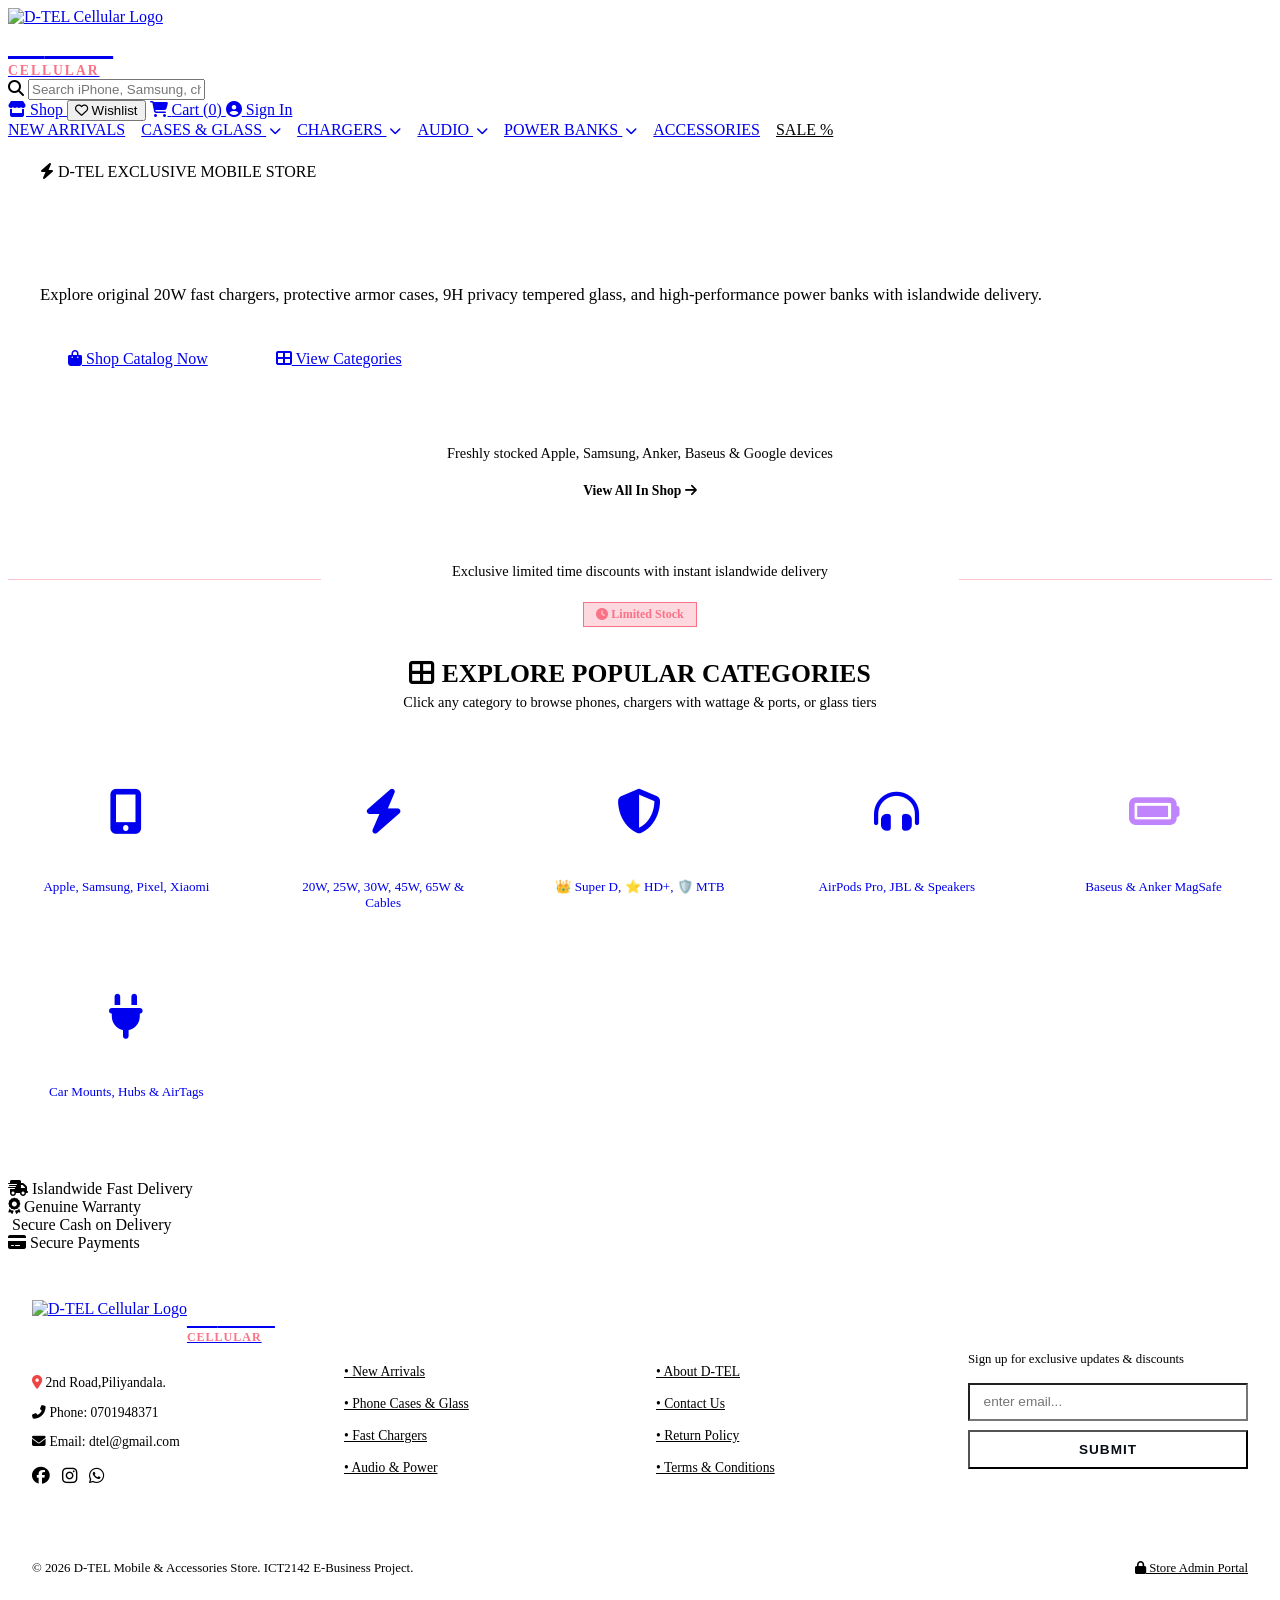
==== commit 467b017d: "Add files via upload" ====
--- a/index.html
+++ b/index.html
@@ -71,8 +71,15 @@
     }
 
     @keyframes fadeIn {
-      from { opacity: 0; transform: translateY(8px); }
-      to { opacity: 1; transform: translateY(0); }
+      from {
+        opacity: 0;
+        transform: translateY(8px);
+      }
+
+      to {
+        opacity: 1;
+        transform: translateY(0);
+      }
     }
   </style>
 </head>
@@ -133,16 +140,19 @@
       <div class="sub-nav-container">
         <a href="index.html" class="sub-nav-link active">NEW ARRIVALS</a>
 
-        <!-- Dropdown 1: PHONE CASES -->
+        <!-- Dropdown 1: PHONE CASES & GLASS -->
         <div class="nav-dropdown">
           <a href="shop.html?category=Covers" class="sub-nav-link">
-            PHONE CASES <i class="fas fa-chevron-down" style="font-size:0.75rem; margin-left:3px;"></i>
+            CASES & GLASS <i class="fas fa-chevron-down" style="font-size:0.75rem; margin-left:3px;"></i>
           </a>
           <div class="dropdown-menu">
-            <a href="shop.html?category=Covers&brand=iPhone"><i class="fab fa-apple"></i> iPhone Covers</a>
-            <a href="shop.html?category=Covers&brand=Samsung"><i class="fas fa-mobile"></i> Samsung Cases</a>
-            <a href="shop.html?category=Covers&sub=Glass"><i class="fas fa-shield-alt"></i> Tempered Glass</a>
-            <a href="shop.html?category=Covers&sub=Privacy"><i class="fas fa-user-shield"></i> Privacy Glass</a>
+            <a href="shop.html?category=Covers&tier=Super+D"><i class="fas fa-crown" style="color:#fb7185;"></i> 👑
+              Super D (Best Quality)</a>
+            <a href="shop.html?category=Covers&tier=HD%2B"><i class="fas fa-star" style="color:#60a5fa;"></i> ⭐ HD+
+              (High Quality)</a>
+            <a href="shop.html?category=Covers&tier=MTB"><i class="fas fa-shield-alt" style="color:#34d399;"></i> 🛡️
+              MTB (Standard Matte)</a>
+            <a href="shop.html?category=Covers&brand=Apple"><i class="fab fa-apple"></i> MagSafe Cases</a>
           </div>
         </div>
 
@@ -154,7 +164,8 @@
           <div class="dropdown-menu">
             <a href="shop.html?category=Chargers&sub=Fast"><i class="fas fa-bolt"></i> 20W Fast Chargers</a>
             <a href="shop.html?category=Chargers&sub=GaN"><i class="fas fa-plug"></i> GaN Adapters</a>
-            <a href="shop.html?category=Chargers&sub=Cable"><i class="fas fa-charging-station"></i> Type-C & Lightning Cables</a>
+            <a href="shop.html?category=Chargers&sub=Cable"><i class="fas fa-charging-station"></i> Type-C & Lightning
+              Cables</a>
           </div>
         </div>
 
@@ -165,7 +176,8 @@
           </a>
           <div class="dropdown-menu">
             <a href="shop.html?category=Audio&sub=Earbuds"><i class="fas fa-headphones-alt"></i> Wireless Earbuds</a>
-            <a href="shop.html?category=Audio&sub=Bluetooth"><i class="fas fa-broadcast-tower"></i> Bluetooth Speakers</a>
+            <a href="shop.html?category=Audio&sub=Bluetooth"><i class="fas fa-broadcast-tower"></i> Bluetooth
+              Speakers</a>
             <a href="shop.html?category=Audio&sub=Handsfree"><i class="fas fa-headset"></i> Wired Handsfree</a>
           </div>
         </div>
@@ -237,13 +249,17 @@
   </section>
 
   <!-- SECTION 1: NEW ARRIVALS (Latest Products) -->
-  <section class="section-container">
+  <section class="section-container" style="margin-top:2rem;">
     <div style="display:flex; align-items:center; text-align:center; margin-bottom:1.5rem;">
       <div style="flex:1; border-bottom:1px solid var(--border-color);"></div>
       <div style="padding:0 1.5rem;">
-        <h2 style="font-size:1.5rem; color:#ffffff; margin:0;"><i class="fas fa-sparkles" style="color:var(--accent-cyan);"></i> NEW ARRIVALS (Latest Products)</h2>
-        <p style="color:var(--text-muted); font-size:0.9rem; margin-top:0.3rem;">Freshly stocked Apple, Samsung, Anker & Baseus devices</p>
-        <a href="shop.html" style="color:var(--accent-cyan); font-weight:600; font-size:0.85rem; display:inline-block; margin-top:0.4rem;">View All <i class="fas fa-arrow-right"></i></a>
+        <h2 style="font-size:1.5rem; color:#ffffff; margin:0;"><i class="fas fa-sparkles"
+            style="color:var(--accent-cyan);"></i> NEW ARRIVALS (Latest Products)</h2>
+        <p style="color:var(--text-muted); font-size:0.9rem; margin-top:0.3rem;">Freshly stocked Apple, Samsung, Anker,
+          Baseus & Google devices</p>
+        <a href="shop.html"
+          style="color:var(--accent-cyan); font-weight:600; font-size:0.85rem; display:inline-block; margin-top:0.4rem; text-decoration:none;">View
+          All In Shop <i class="fas fa-arrow-right"></i></a>
       </div>
       <div style="flex:1; border-bottom:1px solid var(--border-color);"></div>
     </div>
@@ -255,13 +271,16 @@
   </section>
 
   <!-- SECTION 2: SPECIAL OFFERS & PROMOTIONS (Limited Time) -->
-  <section class="special-offers-section section-container">
+  <section class="special-offers-section section-container" style="margin-top:2rem; margin-bottom:2rem;">
     <div style="display:flex; align-items:center; text-align:center; margin-bottom:1.5rem;">
       <div style="flex:1; border-bottom:1px solid rgba(244, 63, 94, 0.3);"></div>
       <div style="padding:0 1.5rem;">
-        <h2 style="font-size:1.5rem; color:#ffffff; margin:0;"><i class="fas fa-tag" style="color:var(--accent-rose);"></i> SPECIAL OFFERS & PROMOTIONS</h2>
-        <p style="color:var(--text-muted); font-size:0.9rem; margin-top:0.3rem;">Exclusive limited time discounts with instant delivery</p>
-        <span style="display:inline-block; margin-top:0.5rem; background:rgba(244, 63, 94, 0.2); color:#fb7185; border:1px solid #fb7185; padding:0.25rem 0.75rem; border-radius:var(--radius-full); font-size:0.75rem; font-weight:700;">
+        <h2 style="font-size:1.5rem; color:#ffffff; margin:0;"><i class="fas fa-tag"
+            style="color:var(--accent-rose);"></i> SPECIAL OFFERS & PROMOTIONS (Limited Time)</h2>
+        <p style="color:var(--text-muted); font-size:0.9rem; margin-top:0.3rem;">Exclusive limited time discounts with
+          instant islandwide delivery</p>
+        <span
+          style="display:inline-block; margin-top:0.5rem; background:rgba(244, 63, 94, 0.2); color:#fb7185; border:1px solid #fb7185; padding:0.25rem 0.75rem; border-radius:var(--radius-full); font-size:0.75rem; font-weight:700;">
           <i class="fas fa-clock"></i> Limited Stock
         </span>
       </div>
@@ -275,48 +294,72 @@
   </section>
 
   <!-- SECTION 3: EXPLORE POPULAR CATEGORIES -->
-  <section id="mainCategories" class="section-container" style="scroll-margin-top:100px;">
+  <section id="mainCategories" class="section-container"
+    style="scroll-margin-top:100px; margin-top:2rem; margin-bottom:3rem;">
     <div style="display:flex; align-items:center; text-align:center; margin-bottom:2rem;">
       <div style="flex:1; border-bottom:1px solid var(--border-color);"></div>
       <div style="padding:0 1.5rem;">
-        <h2 style="font-size:1.6rem; margin:0;"><i class="fas fa-th-large" style="color:var(--accent-blue);"></i> EXPLORE POPULAR CATEGORIES</h2>
-        <p style="color:var(--text-muted); font-size:0.9rem; margin-top:0.3rem;">Quickly filter by target device type & category</p>
+        <h2 style="font-size:1.6rem; margin:0;"><i class="fas fa-th-large" style="color:var(--accent-blue);"></i>
+          EXPLORE POPULAR CATEGORIES</h2>
+        <p style="color:var(--text-muted); font-size:0.9rem; margin-top:0.3rem;">Click any category to browse phones,
+          chargers with wattage & ports, or glass tiers</p>
       </div>
       <div style="flex:1; border-bottom:1px solid var(--border-color);"></div>
     </div>
 
-    <div style="display:grid; grid-template-columns:repeat(auto-fit, minmax(230px, 1fr)); gap:1.5rem;">
+    <div style="display:grid; grid-template-columns:repeat(auto-fit, minmax(220px, 1fr)); gap:1.25rem;">
 
       <!-- Category 1: Smartphones -->
       <a href="shop.html?category=Smartphones" class="category-card"
-        style="background:var(--bg-secondary); border:1px solid var(--border-color); border-radius:var(--radius-lg); padding:2rem 1.5rem; text-align:center; text-decoration:none; transition:all 0.3s ease;">
-        <i class="fas fa-mobile-alt" style="font-size:3rem; color:var(--accent-cyan); margin-bottom:1rem;"></i>
-        <h3 style="font-size:1.2rem; color:#ffffff;">Smartphones</h3>
-        <p style="color:var(--text-muted); font-size:0.85rem; margin-top:0.3rem;">Apple, Samsung, Xiaomi</p>
+        style="background:var(--bg-secondary); border:1px solid var(--border-color); border-radius:var(--radius-lg); padding:2rem 1.5rem; text-align:center; text-decoration:none; transition:all 0.3s ease; display:block;">
+        <i class="fas fa-mobile-alt"
+          style="font-size:2.8rem; color:var(--accent-cyan); margin-bottom:1rem; display:block;"></i>
+        <h3 style="font-size:1.15rem; color:#ffffff; margin-bottom:0.3rem;">Smartphones</h3>
+        <p style="color:var(--text-muted); font-size:0.82rem; margin:0;">Apple, Samsung, Pixel, Xiaomi</p>
       </a>
 
       <!-- Category 2: Fast Chargers -->
       <a href="shop.html?category=Chargers" class="category-card"
-        style="background:var(--bg-secondary); border:1px solid var(--border-color); border-radius:var(--radius-lg); padding:2rem 1.5rem; text-align:center; text-decoration:none; transition:all 0.3s ease;">
-        <i class="fas fa-bolt" style="font-size:3rem; color:var(--accent-amber); margin-bottom:1rem;"></i>
-        <h3 style="font-size:1.2rem; color:#ffffff;">Fast Chargers</h3>
-        <p style="color:var(--text-muted); font-size:0.85rem; margin-top:0.3rem;">Anker, Baseus 20W & GaN</p>
-      </a>
-
-      <!-- Category 3: Wireless Earbuds -->
+        style="background:var(--bg-secondary); border:1px solid var(--border-color); border-radius:var(--radius-lg); padding:2rem 1.5rem; text-align:center; text-decoration:none; transition:all 0.3s ease; display:block;">
+        <i class="fas fa-bolt"
+          style="font-size:2.8rem; color:var(--accent-amber); margin-bottom:1rem; display:block;"></i>
+        <h3 style="font-size:1.15rem; color:#ffffff; margin-bottom:0.3rem;">Fast Chargers</h3>
+        <p style="color:var(--text-muted); font-size:0.82rem; margin:0;">20W, 25W, 30W, 45W, 65W & Cables</p>
+      </a>
+
+      <!-- Category 3: Screen Protectors -->
+      <a href="shop.html?category=Covers" class="category-card"
+        style="background:var(--bg-secondary); border:1px solid var(--border-color); border-radius:var(--radius-lg); padding:2rem 1.5rem; text-align:center; text-decoration:none; transition:all 0.3s ease; display:block;">
+        <i class="fas fa-shield-alt"
+          style="font-size:2.8rem; color:var(--accent-green); margin-bottom:1rem; display:block;"></i>
+        <h3 style="font-size:1.15rem; color:#ffffff; margin-bottom:0.3rem;">Screen Protectors</h3>
+        <p style="color:var(--text-muted); font-size:0.82rem; margin:0;">👑 Super D, ⭐ HD+, 🛡️ MTB</p>
+      </a>
+
+      <!-- Category 4: Wireless Audio -->
       <a href="shop.html?category=Audio" class="category-card"
-        style="background:var(--bg-secondary); border:1px solid var(--border-color); border-radius:var(--radius-lg); padding:2rem 1.5rem; text-align:center; text-decoration:none; transition:all 0.3s ease;">
-        <i class="fas fa-headphones-alt" style="font-size:3rem; color:var(--accent-blue); margin-bottom:1rem;"></i>
-        <h3 style="font-size:1.2rem; color:#ffffff;">Wireless Earbuds</h3>
-        <p style="color:var(--text-muted); font-size:0.85rem; margin-top:0.3rem;">AirPods, JBL & Anker Sound</p>
-      </a>
-
-      <!-- Category 4: Screen Protectors -->
-      <a href="shop.html?category=Covers" class="category-card"
-        style="background:var(--bg-secondary); border:1px solid var(--border-color); border-radius:var(--radius-lg); padding:2rem 1.5rem; text-align:center; text-decoration:none; transition:all 0.3s ease;">
-        <i class="fas fa-shield-alt" style="font-size:3rem; color:var(--accent-green); margin-bottom:1rem;"></i>
-        <h3 style="font-size:1.2rem; color:#ffffff;">Screen Protectors</h3>
-        <p style="color:var(--text-muted); font-size:0.85rem; margin-top:0.3rem;">ESR 9H Privacy & Tempered Glass</p>
+        style="background:var(--bg-secondary); border:1px solid var(--border-color); border-radius:var(--radius-lg); padding:2rem 1.5rem; text-align:center; text-decoration:none; transition:all 0.3s ease; display:block;">
+        <i class="fas fa-headphones-alt"
+          style="font-size:2.8rem; color:var(--accent-blue); margin-bottom:1rem; display:block;"></i>
+        <h3 style="font-size:1.15rem; color:#ffffff; margin-bottom:0.3rem;">Wireless Audio</h3>
+        <p style="color:var(--text-muted); font-size:0.82rem; margin:0;">AirPods Pro, JBL & Speakers</p>
+      </a>
+
+      <!-- Category 5: Power Banks -->
+      <a href="shop.html?category=Power" class="category-card"
+        style="background:var(--bg-secondary); border:1px solid var(--border-color); border-radius:var(--radius-lg); padding:2rem 1.5rem; text-align:center; text-decoration:none; transition:all 0.3s ease; display:block;">
+        <i class="fas fa-battery-full" style="font-size:2.8rem; color:#c084fc; margin-bottom:1rem; display:block;"></i>
+        <h3 style="font-size:1.15rem; color:#ffffff; margin-bottom:0.3rem;">Power Banks</h3>
+        <p style="color:var(--text-muted); font-size:0.82rem; margin:0;">Baseus & Anker MagSafe</p>
+      </a>
+
+      <!-- Category 6: Accessories -->
+      <a href="shop.html?category=Accessories" class="category-card"
+        style="background:var(--bg-secondary); border:1px solid var(--border-color); border-radius:var(--radius-lg); padding:2rem 1.5rem; text-align:center; text-decoration:none; transition:all 0.3s ease; display:block;">
+        <i class="fas fa-plug"
+          style="font-size:2.8rem; color:var(--accent-amber); margin-bottom:1rem; display:block;"></i>
+        <h3 style="font-size:1.15rem; color:#ffffff; margin-bottom:0.3rem;">Accessories</h3>
+        <p style="color:var(--text-muted); font-size:0.82rem; margin:0;">Car Mounts, Hubs & AirTags</p>
       </a>
 
     </div>
@@ -455,48 +498,86 @@
     document.addEventListener('DOMContentLoaded', () => {
       startAutoSlideshow();
 
-      // Render New Arrivals (4 items)
+      // Render New Arrivals (4 latest products)
       const newArrivalsGrid = document.getElementById('newArrivalsGrid');
       if (newArrivalsGrid) {
         const products = StorageDB.getProducts().slice(0, 4);
-        newArrivalsGrid.innerHTML = products.map(p => `
-          <div class="product-card" style="background:var(--bg-secondary); border:1px solid var(--border-color); border-radius:var(--radius-md); padding:1.25rem; text-align:center; display:flex; flex-direction:column; justify-content:space-between;">
-            <a href="product-detail.html?id=${p.id}" style="text-decoration:none;">
-              <img src="${p.image}" alt="${p.name}" style="width:100%; height:160px; object-fit:contain; margin-bottom:1rem;">
-              <h4 style="font-size:1rem; color:#ffffff; margin-bottom:0.5rem; height:42px; overflow:hidden;">${p.name}</h4>
-              <div style="color:var(--accent-cyan); font-size:1.1rem; font-weight:700; margin-bottom:0.75rem;">
-                Rs. ${p.price.toLocaleString()}
+        newArrivalsGrid.innerHTML = products.map(p => {
+          const brandMeta = BRAND_META[p.brand] || { icon: "fas fa-tag", color: "#38bdf8", bg: "rgba(56,189,248,0.15)" };
+          return `
+            <div class="product-card" style="background:var(--bg-secondary); border:1px solid var(--border-color); border-radius:var(--radius-md); padding:1.25rem; display:flex; flex-direction:column; justify-content:space-between; position:relative;">
+              ${p.badge ? `<span class="card-badge" style="position:absolute; top:12px; left:12px; background:var(--accent-cyan); color:#000; font-size:0.7rem; font-weight:800; padding:0.2rem 0.5rem; border-radius:4px; z-index:2;">${p.badge}</span>` : ''}
+
+              <a href="product-detail.html?id=${p.id}" style="text-decoration:none; text-align:center; margin-bottom:1rem; display:block;">
+                <img src="${p.image}" alt="${p.name}" style="width:100%; height:160px; object-fit:contain;" onerror="this.src='images/cat-chargers.svg'">
+              </a>
+
+              <div>
+                <div style="display:flex; align-items:center; gap:0.35rem; font-size:0.75rem; color:var(--accent-cyan); font-weight:700; margin-bottom:0.25rem;">
+                  <span class="brand-logo-badge" style="width:16px; height:16px; font-size:0.65rem; background:${brandMeta.bg}; color:${brandMeta.color};"><i class="${brandMeta.icon}"></i></span>
+                  <span>${p.brand}</span>
+                  <span style="color:var(--text-dim);">•</span>
+                  <span style="color:var(--text-muted);">${p.category}</span>
+                </div>
+                <h4 style="font-size:0.95rem; color:#ffffff; margin-bottom:0.4rem; height:42px; overflow:hidden;">
+                  <a href="product-detail.html?id=${p.id}" style="color:#ffffff; text-decoration:none;">${p.name}</a>
+                </h4>
+                <div style="color:var(--accent-cyan); font-size:1.15rem; font-weight:800; margin-bottom:0.85rem;">
+                  Rs. ${p.price.toLocaleString()}
+                </div>
               </div>
-            </a>
-            <button class="btn-primary" onclick="StorageDB.addToCart('${p.id}'); window.updateHeaderCounters(); alert('Item added to cart!');" style="width:100%; padding:0.6rem;">
-              <i class="fas fa-cart-plus"></i> Add to Cart
-            </button>
-          </div>
-        `).join('');
+
+              <div style="display:flex; gap:0.5rem;">
+                <button class="btn-primary" onclick="StorageDB.addToCart('${p.id}'); window.updateHeaderCounters(); alert('${p.name} added to Cart!');" style="flex:1; padding:0.6rem; font-size:0.82rem;">
+                  <i class="fas fa-cart-plus"></i> Add
+                </button>
+                <a href="product-detail.html?id=${p.id}" class="btn-secondary" style="padding:0.6rem 0.85rem; font-size:0.82rem; text-decoration:none; text-align:center;">
+                  View
+                </a>
+              </div>
+            </div>
+          `;
+        }).join('');
       }
 
       // Render Special Offers
       const specialOffersGrid = document.getElementById('specialOffersGrid');
       if (specialOffersGrid) {
         const offers = StorageDB.getProducts().slice(2, 6);
-        specialOffersGrid.innerHTML = offers.map(p => `
-          <div class="product-card" style="background:var(--bg-primary); border:1px solid rgba(244, 63, 94, 0.3); border-radius:var(--radius-md); padding:1.25rem; text-align:center; display:flex; flex-direction:column; justify-content:space-between;">
-            <a href="product-detail.html?id=${p.id}" style="text-decoration:none;">
-              <div style="position:relative;">
-                <span style="position:absolute; top:0; left:0; background:var(--accent-rose); color:#fff; font-size:0.7rem; font-weight:800; padding:0.25rem 0.5rem; border-radius:4px;">OFFER</span>
-                <img src="${p.image}" alt="${p.name}" style="width:100%; height:160px; object-fit:contain; margin-bottom:1rem;">
+        specialOffersGrid.innerHTML = offers.map(p => {
+          const brandMeta = BRAND_META[p.brand] || { icon: "fas fa-tag", color: "#38bdf8", bg: "rgba(56,189,248,0.15)" };
+          return `
+            <div class="product-card" style="background:var(--bg-primary); border:1px solid rgba(244, 63, 94, 0.35); border-radius:var(--radius-md); padding:1.25rem; display:flex; flex-direction:column; justify-content:space-between; position:relative;">
+              <span style="position:absolute; top:12px; left:12px; background:var(--accent-rose); color:#fff; font-size:0.7rem; font-weight:800; padding:0.2rem 0.55rem; border-radius:4px; z-index:2;">
+                OFFER
+              </span>
+
+              <a href="product-detail.html?id=${p.id}" style="text-decoration:none; text-align:center; margin-bottom:1rem; display:block;">
+                <img src="${p.image}" alt="${p.name}" style="width:100%; height:160px; object-fit:contain;" onerror="this.src='images/cat-chargers.svg'">
+              </a>
+
+              <div>
+                <div style="display:flex; align-items:center; gap:0.35rem; font-size:0.75rem; color:#fb7185; font-weight:700; margin-bottom:0.25rem;">
+                  <span class="brand-logo-badge" style="width:16px; height:16px; font-size:0.65rem; background:${brandMeta.bg}; color:${brandMeta.color};"><i class="${brandMeta.icon}"></i></span>
+                  <span>${p.brand}</span>
+                  <span style="color:var(--text-dim);">•</span>
+                  <span style="color:var(--text-muted);">${p.category}</span>
+                </div>
+                <h4 style="font-size:0.95rem; color:#ffffff; margin-bottom:0.4rem; height:42px; overflow:hidden;">
+                  <a href="product-detail.html?id=${p.id}" style="color:#ffffff; text-decoration:none;">${p.name}</a>
+                </h4>
+                <div style="display:flex; align-items:baseline; gap:0.5rem; margin-bottom:0.85rem;">
+                  <span style="color:#fb7185; font-size:1.15rem; font-weight:800;">Rs. ${p.price.toLocaleString()}</span>
+                  <span style="color:var(--text-dim); text-decoration:line-through; font-size:0.82rem;">Rs. ${(p.oldPrice || p.price * 1.15).toLocaleString()}</span>
+                </div>
               </div>
-              <h4 style="font-size:1rem; color:#ffffff; margin-bottom:0.5rem; height:42px; overflow:hidden;">${p.name}</h4>
-              <div style="display:flex; justify-content:center; align-items:center; gap:0.5rem; margin-bottom:0.75rem;">
-                <span style="color:#fb7185; font-size:1.1rem; font-weight:700;">Rs. ${p.price.toLocaleString()}</span>
-                <span style="color:var(--text-dim); text-decoration:line-through; font-size:0.85rem;">Rs. ${(p.oldPrice || p.price * 1.15).toLocaleString()}</span>
-              </div>
-            </a>
-            <button class="btn-whatsapp" onclick="window.location.href='product-detail.html?id=${p.id}'" style="width:100%; padding:0.6rem; background:#fb7185; border:none; color:#ffffff;">
-              <i class="fas fa-bolt"></i> Buy Now
-            </button>
-          </div>
-        `).join('');
+
+              <button class="btn-whatsapp" onclick="window.location.href='product-detail.html?id=${p.id}'" style="width:100%; padding:0.65rem; background:#fb7185; border:none; color:#ffffff; font-weight:700; font-size:0.85rem; border-radius:var(--radius-sm); cursor:pointer;">
+                <i class="fas fa-bolt"></i> Buy Now
+              </button>
+            </div>
+          `;
+        }).join('');
       }
     });
   </script>
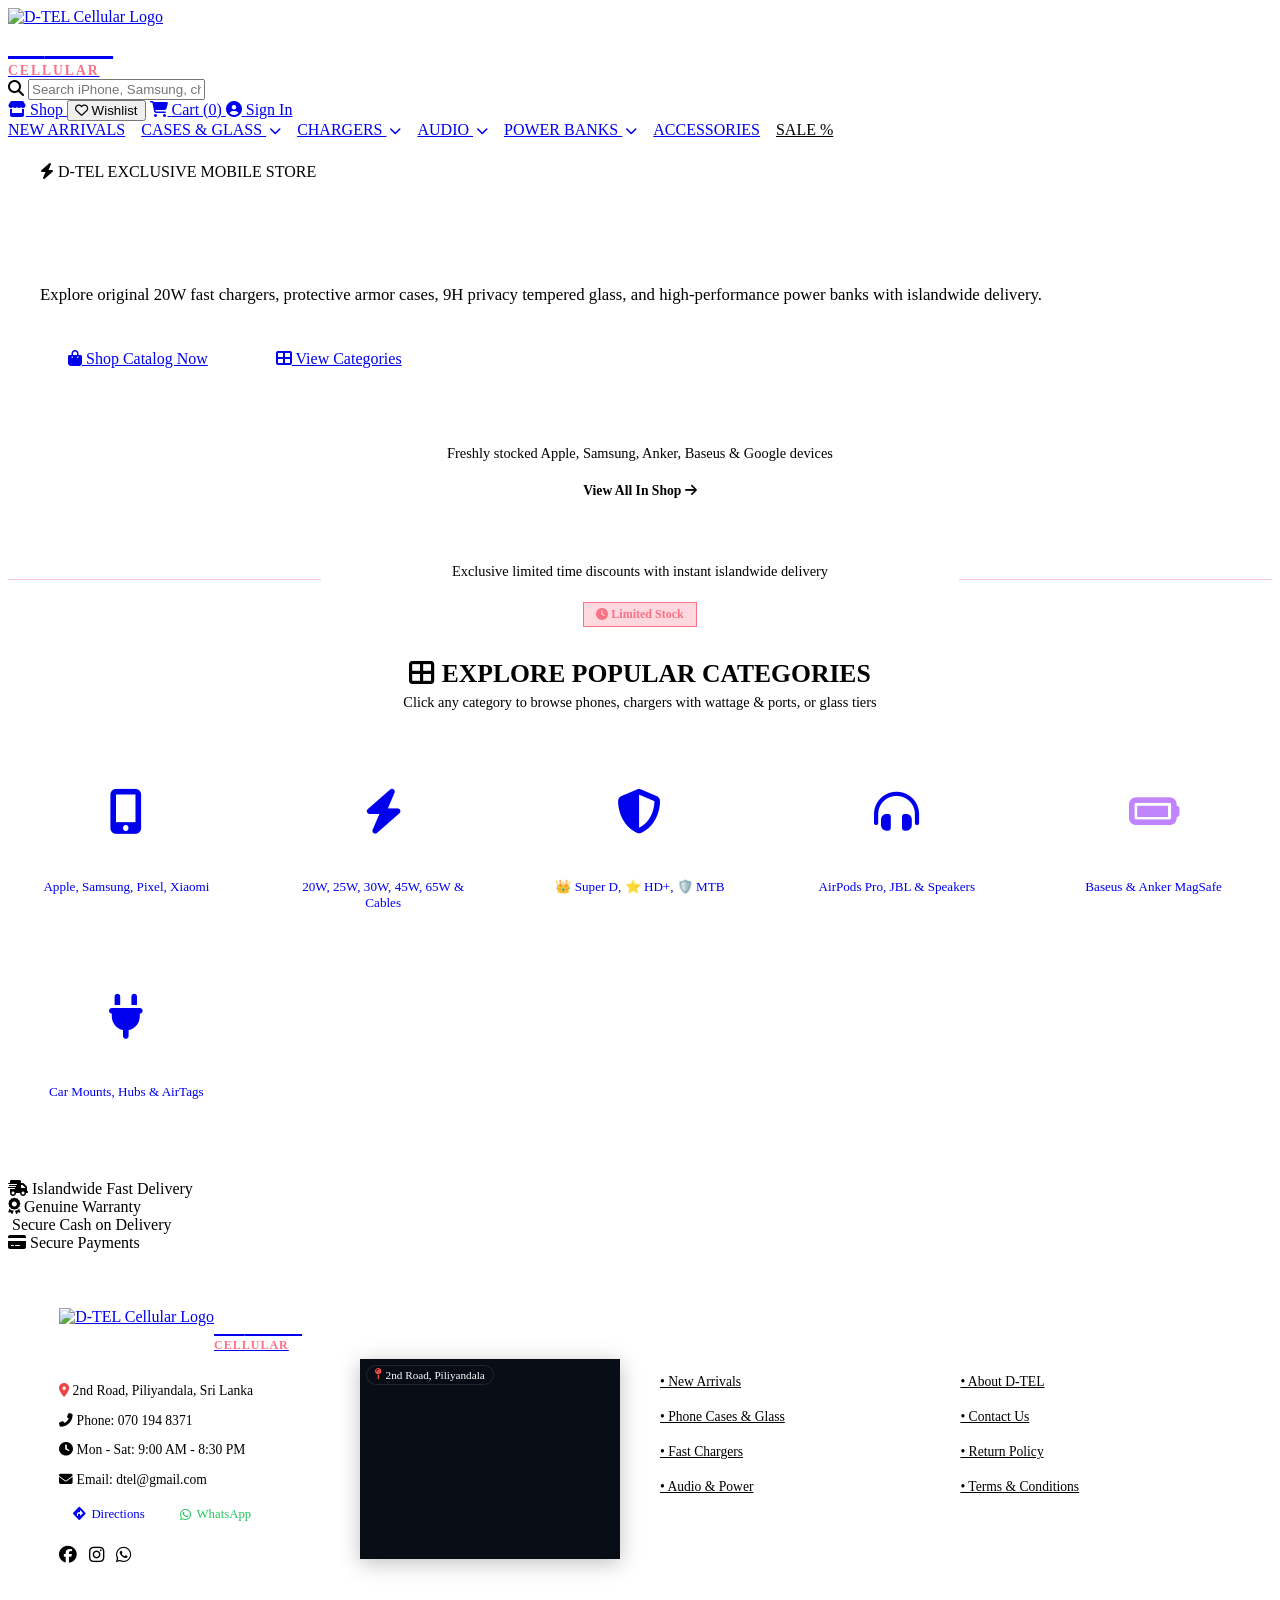
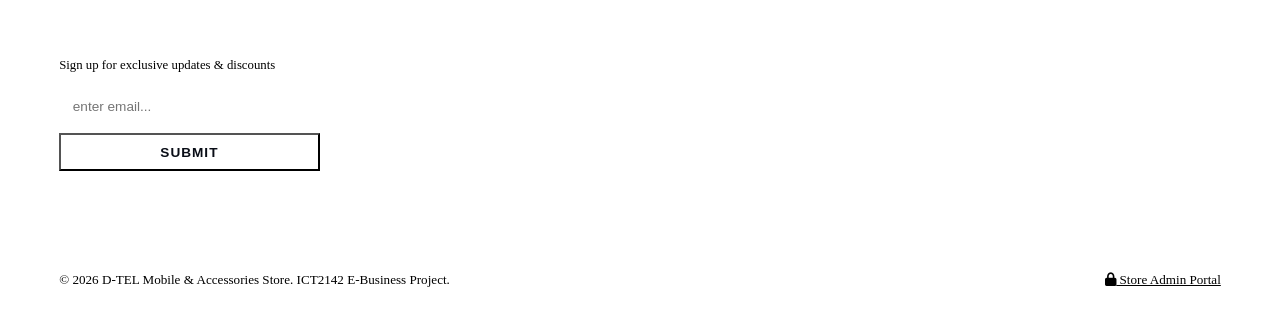
==== commit 4e032a8e: "Add files via upload" ====
--- a/index.html
+++ b/index.html
@@ -12,7 +12,7 @@
   <link rel="stylesheet" href="https://cdnjs.cloudflare.com/ajax/libs/font-awesome/6.5.1/css/all.min.css">
 
   <!-- Main Stylesheet -->
-  <link rel="stylesheet" href="css/styles.css">
+  <link rel="stylesheet" href="css/styles.css?v=20260929_private_cart">
 
   <!-- Custom CSS for Dropdown Menu on Hover -->
   <style>
@@ -376,12 +376,12 @@
   </div>
 
   <!-- FOOTER -->
-  <footer>
+  <footer style="width:100%; background:var(--bg-primary); border-top:1px solid var(--border-color);">
     <div class="footer-container"
-      style="max-width:1280px; margin:0 auto; padding:3rem 1.5rem 2rem; display:grid; grid-template-columns:repeat(auto-fit, minmax(230px, 1fr)); gap:2rem;">
-
-      <!-- Col 1: D-TEL Address & Contacts -->
-      <div class="footer-col">
+      style="width:100%; max-width:100%; margin:0; padding:3.5rem clamp(1.5rem, 4vw, 4.5rem) 2.5rem; display:grid; grid-template-columns:repeat(auto-fit, minmax(220px, 1fr)); gap:2.5rem; align-items:start; box-sizing:border-box;">
+
+      <!-- Col 1: D-TEL Brand, Address & Contacts -->
+      <div class="footer-col" style="min-width:240px;">
         <a href="index.html" class="brand-logo" style="margin-bottom:1rem; display:inline-flex;">
           <img src="images/dtel_logo.jpg" alt="D-TEL Cellular Logo" class="brand-logo-img">
           <div>
@@ -391,23 +391,58 @@
               style="font-size:0.75rem; font-weight:700; color:#fb7185; letter-spacing:1px; display:block; margin-top:2px;">CELLULAR</span>
           </div>
         </a>
-        <p style="color:var(--text-muted); font-size:0.85rem; margin-bottom:0.75rem;"><i class="fas fa-map-marker-alt"
-            style="color:#ef4444;"></i> 2nd Road,Piliyandala.</p>
-        <p style="color:var(--text-muted); font-size:0.85rem; margin-bottom:0.75rem;"><i class="fas fa-phone-alt"
-            style="color:var(--accent-cyan);"></i> Phone: 0701948371</p>
-        <p style="color:var(--text-muted); font-size:0.85rem; margin-bottom:0.75rem;"><i class="fas fa-envelope"
-            style="color:var(--accent-blue);"></i> Email: dtel@gmail.com</p>
+        <p class="store-live-address" style="color:var(--text-muted); font-size:0.85rem; margin-bottom:0.6rem;"><i
+            class="fas fa-map-marker-alt" style="color:#ef4444;"></i> 2nd Road, Piliyandala, Sri Lanka</p>
+        <p class="store-live-phone" style="color:var(--text-muted); font-size:0.85rem; margin-bottom:0.6rem;"><i
+            class="fas fa-phone-alt" style="color:var(--accent-cyan);"></i> Phone: 070 194 8371</p>
+        <p class="store-live-hours" style="color:var(--text-muted); font-size:0.85rem; margin-bottom:0.6rem;"><i
+            class="fas fa-clock" style="color:var(--accent-amber);"></i> Mon - Sat: 9:00 AM - 8:30 PM</p>
+        <p class="store-live-email" style="color:var(--text-muted); font-size:0.85rem; margin-bottom:0.75rem;"><i
+            class="fas fa-envelope" style="color:var(--accent-blue);"></i> Email: dtel@gmail.com</p>
+
+        <div style="display:flex; gap:0.5rem; flex-wrap:wrap; margin-top:0.75rem;">
+          <a id="storeDirectMapLink" href="https://maps.google.com/?q=2nd+Road,+Piliyandala,+Sri+Lanka" target="_blank"
+            class="btn-primary"
+            style="padding:0.45rem 0.85rem; font-size:0.8rem; text-decoration:none; display:inline-flex; align-items:center; gap:0.35rem; border-radius:var(--radius-sm);">
+            <i class="fas fa-directions"></i> Directions
+          </a>
+          <a href="https://wa.me/94701948371?text=Hi%20D-TEL!%20I%20would%20like%20directions%20to%20your%20store."
+            target="_blank" class="store-live-whatsapp-link btn-secondary"
+            style="padding:0.45rem 0.85rem; font-size:0.8rem; text-decoration:none; display:inline-flex; align-items:center; gap:0.35rem; color:#22c55e; border-color:rgba(34,197,94,0.4); border-radius:var(--radius-sm);">
+            <i class="fab fa-whatsapp"></i> WhatsApp
+          </a>
+        </div>
+
         <div style="display:flex; gap:0.75rem; margin-top:1rem;">
           <a href="#" style="color:var(--text-muted); font-size:1.1rem;"><i class="fab fa-facebook"></i></a>
           <a href="#" style="color:var(--text-muted); font-size:1.1rem;"><i class="fab fa-instagram"></i></a>
-          <a href="#" style="color:var(--text-muted); font-size:1.1rem;"><i class="fab fa-whatsapp"></i></a>
-        </div>
-      </div>
-
-      <!-- Col 2: Shop By -->
+          <a href="https://wa.me/94701948371" class="store-live-whatsapp-link"
+            style="color:var(--text-muted); font-size:1.1rem;"><i class="fab fa-whatsapp"></i></a>
+        </div>
+      </div>
+
+      <!-- Col 2: Showroom Live Map -->
+      <div class="footer-col" style="min-width:240px;">
+        <h4 style="font-size:1rem; margin-bottom:0.75rem; color:#ffffff; display:flex; align-items:center; gap:0.4rem;">
+          <i class="fas fa-map-marked-alt" style="color:var(--accent-cyan);"></i> Showroom Map
+        </h4>
+        <div
+          style="border-radius:var(--radius-md); overflow:hidden; border:1px solid var(--border-color); height:200px; position:relative; background:#090d16; box-shadow:0 4px 20px rgba(0,0,0,0.25);">
+          <div
+            style="position:absolute; top:6px; left:6px; z-index:2; background:rgba(9,13,22,0.85); backdrop-filter:blur(4px); padding:3px 8px; border-radius:12px; font-size:0.7rem; color:#fff; border:1px solid rgba(255,255,255,0.1); display:flex; align-items:center; gap:4px;">
+            <i class="fas fa-map-pin" style="color:#ef4444;"></i> <span id="storeLocationMapText">2nd Road,
+              Piliyandala</span>
+          </div>
+          <iframe id="storeLocationMapIframe" width="100%" height="100%" style="border:0;" allowfullscreen=""
+            loading="lazy" referrerpolicy="no-referrer-when-downgrade"
+            src="https://maps.google.com/maps?q=2nd%20Road,%20Piliyandala,%20Sri%20Lanka&t=&z=15&ie=UTF8&iwloc=&output=embed"></iframe>
+        </div>
+      </div>
+
+      <!-- Col 3: Shop By -->
       <div class="footer-col">
         <h4 style="font-size:1rem; margin-bottom:1rem; color:#ffffff;">Shop By</h4>
-        <ul style="list-style:none; padding:0; line-height:2;">
+        <ul style="list-style:none; padding:0; line-height:2.2;">
           <li><a href="shop.html?sort=newest" style="color:var(--text-muted); font-size:0.85rem;">• New Arrivals</a>
           </li>
           <li><a href="shop.html?category=Covers" style="color:var(--text-muted); font-size:0.85rem;">• Phone Cases &
@@ -419,10 +454,10 @@
         </ul>
       </div>
 
-      <!-- Col 3: Information -->
+      <!-- Col 4: Information -->
       <div class="footer-col">
         <h4 style="font-size:1rem; margin-bottom:1rem; color:#ffffff;">Information</h4>
-        <ul style="list-style:none; padding:0; line-height:2;">
+        <ul style="list-style:none; padding:0; line-height:2.2;">
           <li><a href="#" style="color:var(--text-muted); font-size:0.85rem;">• About D-TEL</a></li>
           <li><a href="#" style="color:var(--text-muted); font-size:0.85rem;">• Contact Us</a></li>
           <li><a href="#" style="color:var(--text-muted); font-size:0.85rem;">• Return Policy</a></li>
@@ -430,15 +465,15 @@
         </ul>
       </div>
 
-      <!-- Col 4: Newsletter Sign Up -->
-      <div class="footer-col">
+      <!-- Col 5: Newsletter Sign Up -->
+      <div class="footer-col" style="min-width:220px;">
         <h4 style="font-size:1rem; margin-bottom:0.75rem; color:#ffffff;">Newsletter Sign Up</h4>
         <p style="color:var(--text-muted); font-size:0.8rem; margin-bottom:1rem;">Sign up for exclusive updates &
           discounts</p>
         <form onsubmit="event.preventDefault(); alert('Subscribed to D-TEL updates!');"
           style="display:flex; flex-direction:column; gap:0.6rem;">
           <input type="email" placeholder="enter email..." required
-            style="padding:0.6rem 0.85rem; font-size:0.85rem; background:rgba(255,255,255,0.05);">
+            style="padding:0.6rem 0.85rem; font-size:0.85rem; background:rgba(255,255,255,0.05); border:1px solid var(--border-color); border-radius:var(--radius-sm); color:#fff;">
           <button type="submit" class="btn-primary"
             style="padding:0.6rem; font-size:0.85rem; text-transform:uppercase; letter-spacing:1px; background:#ffffff; color:#090d16; font-weight:800;">
             SUBMIT
@@ -455,7 +490,7 @@
     </div>
 
     <div
-      style="max-width:1280px; margin:0 auto; padding:1.25rem 1.5rem; border-top:1px solid var(--border-color); display:flex; justify-content:space-between; align-items:center; flex-wrap:wrap; font-size:0.8rem; color:var(--text-dim);">
+      style="width:100%; max-width:100%; margin:0; padding:1.25rem clamp(1.5rem, 4vw, 4.5rem); border-top:1px solid var(--border-color); display:flex; justify-content:space-between; align-items:center; flex-wrap:wrap; font-size:0.82rem; color:var(--text-dim); box-sizing:border-box;">
       <div>&copy; 2026 D-TEL Mobile & Accessories Store. ICT2142 E-Business Project.</div>
       <div><a href="admin.html" style="color:var(--text-muted);"><i class="fas fa-lock"></i> Store Admin Portal</a>
       </div>
@@ -463,8 +498,10 @@
   </footer>
 
   <!-- CORE SCRIPTS -->
-  <script src="js/data.js"></script>
-  <script src="js/app.js"></script>
+  <script src="js/data.js?v=20260929_private_cart"></script>
+  <script src="js/api-client.js?v=20260929_private_cart"></script>
+  <script src="js/auth.js?v=20260929_private_cart"></script>
+  <script src="js/app.js?v=20260929_private_cart"></script>
 
   <script>
     let currentSlideIdx = 0;
@@ -503,7 +540,7 @@
       if (newArrivalsGrid) {
         const products = StorageDB.getProducts().slice(0, 4);
         newArrivalsGrid.innerHTML = products.map(p => {
-          const brandMeta = BRAND_META[p.brand] || { icon: "fas fa-tag", color: "#38bdf8", bg: "rgba(56,189,248,0.15)" };
+          const brandMeta = (typeof getBrandMeta === "function") ? getBrandMeta(p.brand) : ((typeof BRAND_META !== "undefined" && BRAND_META[p.brand]) ? BRAND_META[p.brand] : { name: p.brand, icon: "fas fa-tag", color: "#38bdf8", bg: "rgba(56,189,248,0.15)" });
           return `
             <div class="product-card" style="background:var(--bg-secondary); border:1px solid var(--border-color); border-radius:var(--radius-md); padding:1.25rem; display:flex; flex-direction:column; justify-content:space-between; position:relative;">
               ${p.badge ? `<span class="card-badge" style="position:absolute; top:12px; left:12px; background:var(--accent-cyan); color:#000; font-size:0.7rem; font-weight:800; padding:0.2rem 0.5rem; border-radius:4px; z-index:2;">${p.badge}</span>` : ''}
@@ -515,7 +552,7 @@
               <div>
                 <div style="display:flex; align-items:center; gap:0.35rem; font-size:0.75rem; color:var(--accent-cyan); font-weight:700; margin-bottom:0.25rem;">
                   <span class="brand-logo-badge" style="width:16px; height:16px; font-size:0.65rem; background:${brandMeta.bg}; color:${brandMeta.color};"><i class="${brandMeta.icon}"></i></span>
-                  <span>${p.brand}</span>
+                  <span>${brandMeta.name || p.brand}</span>
                   <span style="color:var(--text-dim);">•</span>
                   <span style="color:var(--text-muted);">${p.category}</span>
                 </div>
@@ -528,7 +565,7 @@
               </div>
 
               <div style="display:flex; gap:0.5rem;">
-                <button class="btn-primary" onclick="StorageDB.addToCart('${p.id}'); window.updateHeaderCounters(); alert('${p.name} added to Cart!');" style="flex:1; padding:0.6rem; font-size:0.82rem;">
+                <button class="btn-primary" onclick="window.handleAddToCart('${p.id}')" style="flex:1; padding:0.6rem; font-size:0.82rem;">
                   <i class="fas fa-cart-plus"></i> Add
                 </button>
                 <a href="product-detail.html?id=${p.id}" class="btn-secondary" style="padding:0.6rem 0.85rem; font-size:0.82rem; text-decoration:none; text-align:center;">
@@ -545,7 +582,7 @@
       if (specialOffersGrid) {
         const offers = StorageDB.getProducts().slice(2, 6);
         specialOffersGrid.innerHTML = offers.map(p => {
-          const brandMeta = BRAND_META[p.brand] || { icon: "fas fa-tag", color: "#38bdf8", bg: "rgba(56,189,248,0.15)" };
+          const brandMeta = (typeof getBrandMeta === "function") ? getBrandMeta(p.brand) : ((typeof BRAND_META !== "undefined" && BRAND_META[p.brand]) ? BRAND_META[p.brand] : { name: p.brand, icon: "fas fa-tag", color: "#38bdf8", bg: "rgba(56,189,248,0.15)" });
           return `
             <div class="product-card" style="background:var(--bg-primary); border:1px solid rgba(244, 63, 94, 0.35); border-radius:var(--radius-md); padding:1.25rem; display:flex; flex-direction:column; justify-content:space-between; position:relative;">
               <span style="position:absolute; top:12px; left:12px; background:var(--accent-rose); color:#fff; font-size:0.7rem; font-weight:800; padding:0.2rem 0.55rem; border-radius:4px; z-index:2;">
@@ -559,7 +596,7 @@
               <div>
                 <div style="display:flex; align-items:center; gap:0.35rem; font-size:0.75rem; color:#fb7185; font-weight:700; margin-bottom:0.25rem;">
                   <span class="brand-logo-badge" style="width:16px; height:16px; font-size:0.65rem; background:${brandMeta.bg}; color:${brandMeta.color};"><i class="${brandMeta.icon}"></i></span>
-                  <span>${p.brand}</span>
+                  <span>${brandMeta.name || p.brand}</span>
                   <span style="color:var(--text-dim);">•</span>
                   <span style="color:var(--text-muted);">${p.category}</span>
                 </div>
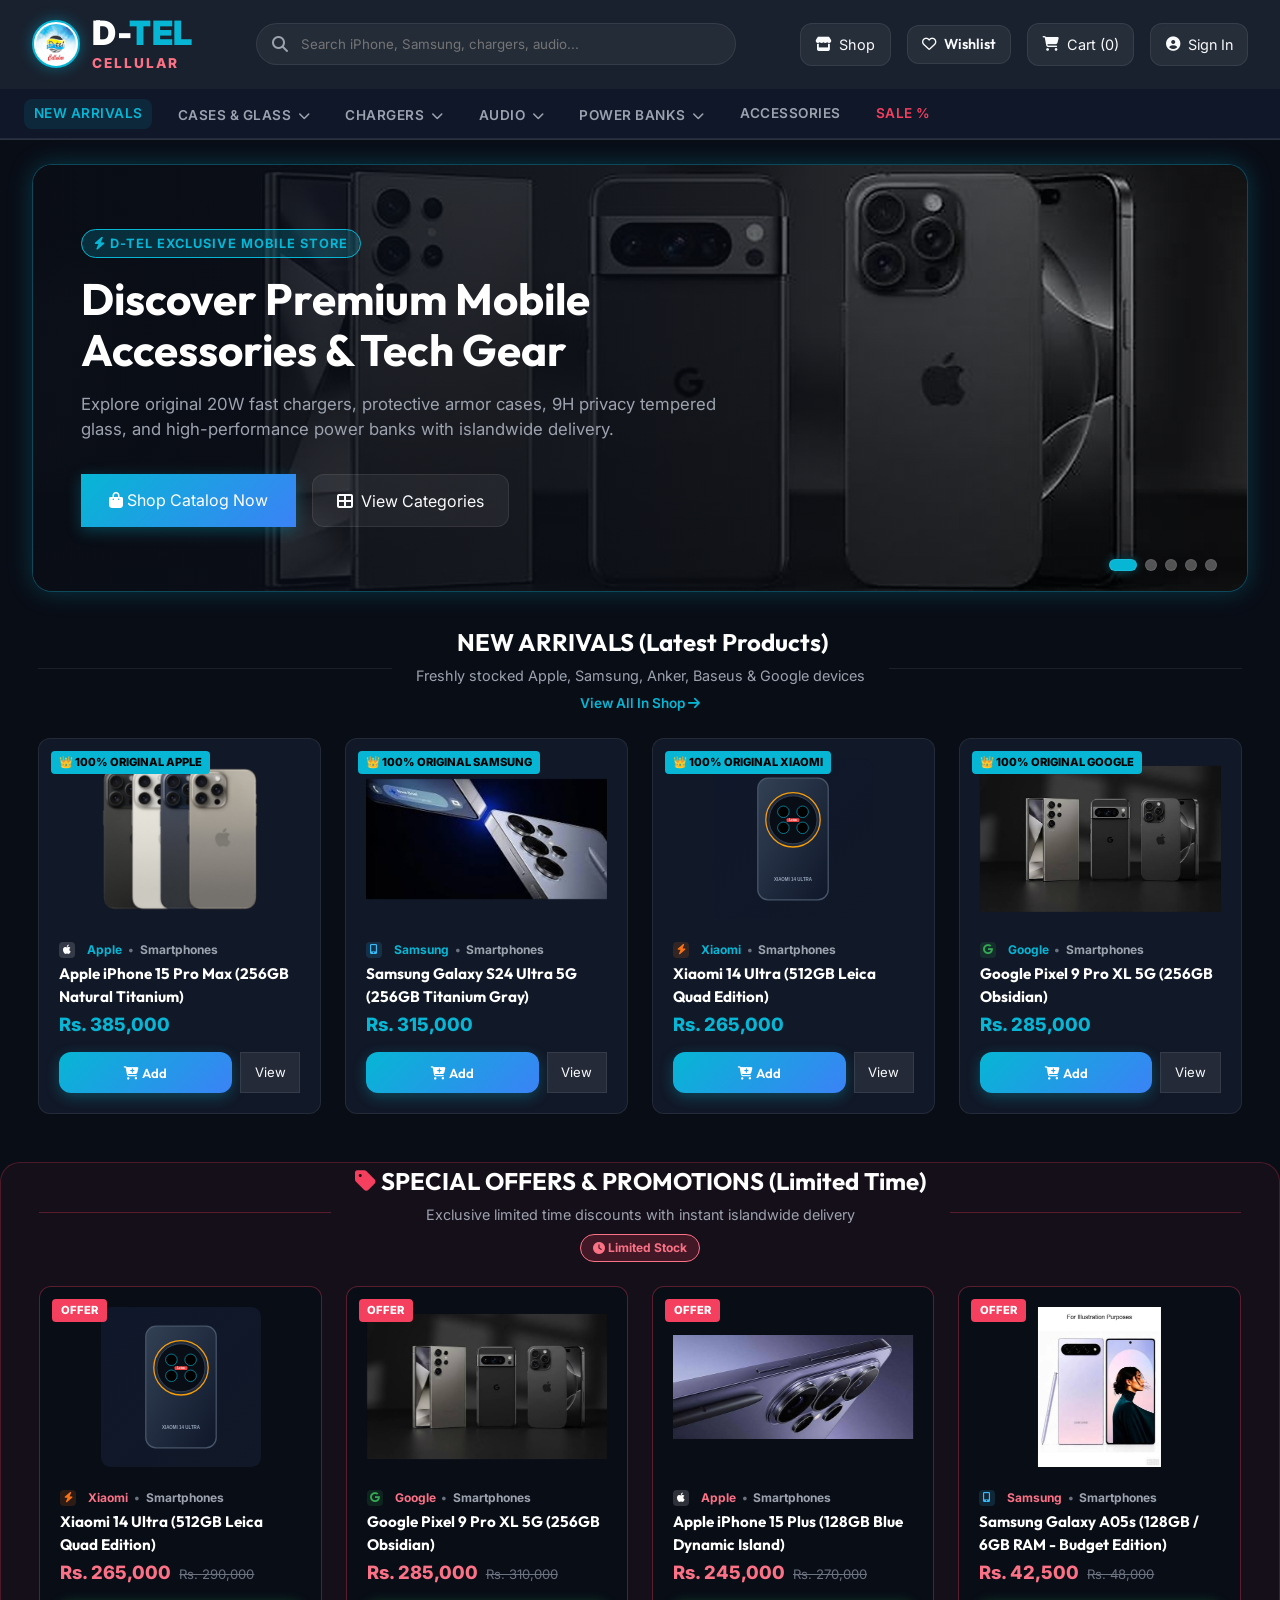
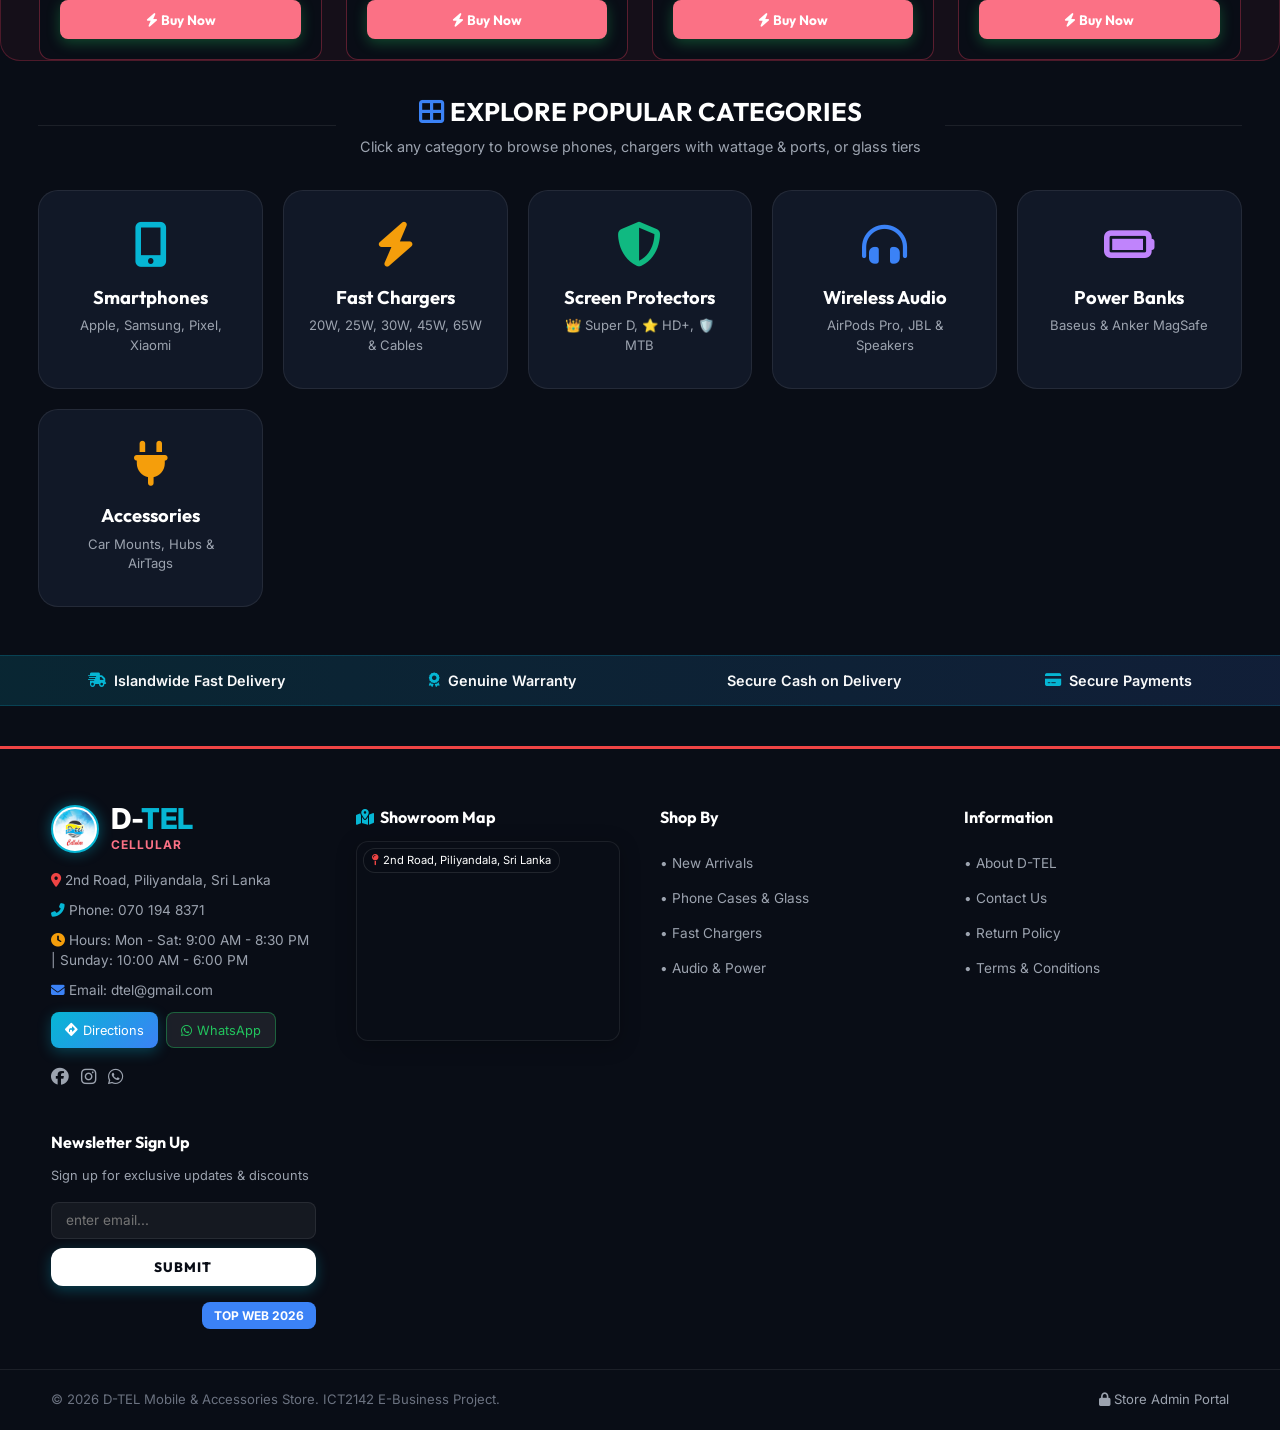
==== commit 1f547c32: "first commit" ====
--- a/css/styles.css
+++ b/css/styles.css
@@ -0,0 +1,2611 @@
+/* ==========================================================================
+   D-TEL Mobile & Accessories Hub - Premium Styling & CSS Design System
+   Faculty of Technology, University of Ruhuna - ICT2142 E-Business Project
+   ========================================================================== */
+
+@import url('https://fonts.googleapis.com/css2?family=Inter:wght@300;400;500;600;700&family=Outfit:wght@400;500;600;700;800&display=swap');
+
+:root {
+  --bg-primary: #090d16;
+  --bg-secondary: #111827;
+  --bg-card: #1f2937;
+  --bg-card-hover: #374151;
+  --bg-glass: rgba(31, 41, 55, 0.75);
+  
+  --accent-cyan: #06b6d4;
+  --accent-cyan-glow: rgba(6, 182, 212, 0.4);
+  --accent-blue: #3b82f6;
+  --accent-green: #10b981;
+  --accent-amber: #f59e0b;
+  --accent-rose: #f43f5e;
+  
+  --text-main: #f9fafb;
+  --text-muted: #9ca3af;
+  --text-dim: #6b7280;
+  
+  --border-color: rgba(255, 255, 255, 0.08);
+  --border-glow: rgba(6, 182, 212, 0.3);
+  
+  --radius-sm: 8px;
+  --radius-md: 12px;
+  --radius-lg: 20px;
+  --radius-full: 9999px;
+  
+  --shadow-sm: 0 2px 4px rgba(0,0,0,0.3);
+  --shadow-glow: 0 0 25px rgba(6, 182, 212, 0.25);
+  --shadow-modal: 0 25px 50px -12px rgba(0, 0, 0, 0.7);
+  
+  --font-heading: 'Outfit', sans-serif;
+  --font-body: 'Inter', sans-serif;
+}
+
+* {
+  box-sizing: border-box;
+  margin: 0;
+  padding: 0;
+}
+
+body {
+  background-color: var(--bg-primary);
+  color: var(--text-main);
+  font-family: var(--font-body);
+  line-height: 1.5;
+  overflow-x: hidden;
+  min-height: 100vh;
+}
+
+h1, h2, h3, h4, h5, h6 {
+  font-family: var(--font-heading);
+  font-weight: 700;
+  color: #ffffff;
+}
+
+a {
+  color: var(--accent-cyan);
+  text-decoration: none;
+  transition: all 0.2s ease;
+}
+
+a:hover {
+  color: #67e8f9;
+}
+
+button {
+  cursor: pointer;
+  border: none;
+  font-family: var(--font-heading);
+  font-weight: 600;
+  border-radius: var(--radius-md);
+  transition: all 0.25s cubic-bezier(0.4, 0, 0.2, 1);
+}
+
+input, select, textarea {
+  font-family: var(--font-body);
+  background-color: rgba(17, 24, 39, 0.8);
+  border: 1px solid var(--border-color);
+  color: #ffffff;
+  padding: 0.75rem 1rem;
+  border-radius: var(--radius-md);
+  outline: none;
+  width: 100%;
+  transition: all 0.2s ease;
+}
+
+input:focus, select:focus, textarea:focus {
+  border-color: var(--accent-cyan);
+  box-shadow: 0 0 0 3px rgba(6, 182, 212, 0.2);
+}
+
+/* Scrollbar */
+::-webkit-scrollbar {
+  width: 8px;
+  height: 8px;
+}
+::-webkit-scrollbar-track {
+  background: var(--bg-primary);
+}
+::-webkit-scrollbar-thumb {
+  background: #374151;
+  border-radius: 4px;
+}
+::-webkit-scrollbar-thumb:hover {
+  background: var(--accent-cyan);
+}
+
+/* ==========================================================================
+   HEADER & NAVBAR
+   ========================================================================== */
+.header-sticky {
+  position: sticky;
+  top: 0;
+  z-index: 100;
+  background: var(--bg-glass);
+  backdrop-filter: blur(16px);
+  border-bottom: 1px solid var(--border-color);
+}
+
+.nav-container {
+  max-width: 1680px;
+  margin: 0 auto;
+  padding: 1rem 2rem;
+  display: flex;
+  align-items: center;
+  justify-content: space-between;
+  gap: 1.5rem;
+}
+
+.brand-logo {
+  display: flex;
+  align-items: center;
+  gap: 0.75rem;
+  font-size: 1.5rem;
+  font-weight: 800;
+  color: #ffffff;
+  letter-spacing: -0.5px;
+  text-decoration: none;
+}
+
+.brand-logo-img {
+  width: 48px;
+  height: 48px;
+  border-radius: 50%;
+  object-fit: cover;
+  object-position: center;
+  border: 2px solid var(--accent-cyan);
+  box-shadow: 0 0 14px rgba(6, 182, 212, 0.45);
+  background: #ffffff;
+  padding: 2px;
+  transition: transform 0.3s ease, box-shadow 0.3s ease;
+}
+
+.brand-logo:hover .brand-logo-img {
+  transform: scale(1.08) rotate(5deg);
+  box-shadow: 0 0 20px rgba(6, 182, 212, 0.75);
+}
+
+.logo-icon-box {
+  width: 42px;
+  height: 42px;
+  background: linear-gradient(135deg, #06b6d4, #3b82f6);
+  border-radius: 12px;
+  display: flex;
+  align-items: center;
+  justify-content: center;
+  color: #ffffff;
+  font-size: 1.3rem;
+  box-shadow: 0 0 16px rgba(6, 182, 212, 0.4);
+}
+
+.brand-logo span.accent {
+  color: var(--accent-cyan);
+}
+
+.search-bar-wrap {
+  flex: 1;
+  max-width: 480px;
+  position: relative;
+}
+
+.search-bar-wrap input {
+  padding-left: 2.75rem;
+  padding-right: 1rem;
+  border-radius: var(--radius-full);
+  background: rgba(255, 255, 255, 0.05);
+}
+
+.search-bar-wrap i {
+  position: absolute;
+  left: 1rem;
+  top: 50%;
+  transform: translateY(-50%);
+  color: var(--text-muted);
+}
+
+.nav-actions {
+  display: flex;
+  align-items: center;
+  gap: 1rem;
+}
+
+.icon-btn {
+  background: rgba(255, 255, 255, 0.06);
+  border: 1px solid var(--border-color);
+  color: var(--text-main);
+  padding: 0.6rem 0.9rem;
+  border-radius: var(--radius-md);
+  display: inline-flex;
+  align-items: center;
+  gap: 0.5rem;
+  font-size: 0.9rem;
+  position: relative;
+}
+
+.icon-btn:hover {
+  background: rgba(6, 182, 212, 0.15);
+  border-color: var(--accent-cyan);
+  color: var(--accent-cyan);
+}
+
+.badge-count {
+  position: absolute;
+  top: -6px;
+  right: -6px;
+  background: var(--accent-cyan);
+  color: #000;
+  font-weight: 800;
+  font-size: 0.75rem;
+  width: 20px;
+  height: 20px;
+  border-radius: 50%;
+  display: flex;
+  align-items: center;
+  justify-content: center;
+}
+
+.btn-primary {
+  background: linear-gradient(135deg, var(--accent-cyan), var(--accent-blue));
+  color: #ffffff;
+  padding: 0.65rem 1.25rem;
+  box-shadow: 0 4px 14px rgba(6, 182, 212, 0.3);
+}
+
+.btn-primary:hover {
+  transform: translateY(-2px);
+  box-shadow: 0 6px 20px rgba(6, 182, 212, 0.5);
+}
+
+.btn-whatsapp {
+  background: linear-gradient(135deg, #25D366, #128C7E);
+  color: #ffffff;
+  padding: 0.65rem 1.25rem;
+  box-shadow: 0 4px 14px rgba(37, 211, 102, 0.3);
+}
+
+.btn-whatsapp:hover {
+  transform: translateY(-2px);
+  box-shadow: 0 6px 20px rgba(37, 211, 102, 0.5);
+}
+
+.btn-secondary {
+  background: rgba(255, 255, 255, 0.08);
+  color: var(--text-main);
+  border: 1px solid var(--border-color);
+  padding: 0.65rem 1.25rem;
+}
+
+.btn-secondary:hover {
+  background: rgba(255, 255, 255, 0.15);
+  border-color: rgba(255, 255, 255, 0.2);
+}
+
+/* ==========================================================================
+   HERO BANNER & SLIDER
+   ========================================================================== */
+.hero-section {
+  max-width: 1680px;
+  margin: 1.5rem auto;
+  padding: 0 2rem;
+}
+
+.hero-banner {
+  border-radius: var(--radius-lg);
+  border: 1px solid var(--border-glow);
+  padding: 4rem 3rem;
+  display: flex;
+  flex-direction: column;
+  justify-content: center;
+  position: relative;
+  overflow: hidden;
+  min-height: 380px;
+  box-shadow: var(--shadow-glow);
+  background: var(--bg-secondary);
+}
+
+.hero-slideshow {
+  position: absolute;
+  top: 0;
+  left: 0;
+  width: 100%;
+  height: 100%;
+  z-index: 1;
+}
+
+.hero-slide-bg {
+  position: absolute;
+  top: 0;
+  left: 0;
+  width: 100%;
+  height: 100%;
+  background-size: cover;
+  background-position: center right;
+  opacity: 0;
+  transition: opacity 1.5s ease-in-out, transform 6s ease-out;
+  transform: scale(1.05);
+}
+
+.hero-slide-bg.active {
+  opacity: 1;
+  transform: scale(1);
+}
+
+.hero-slide-overlay {
+  position: absolute;
+  top: 0;
+  left: 0;
+  width: 100%;
+  height: 100%;
+  background: linear-gradient(90deg, rgba(9, 13, 22, 0.95) 0%, rgba(9, 13, 22, 0.75) 45%, rgba(9, 13, 22, 0.25) 80%, rgba(9, 13, 22, 0.1) 100%);
+  z-index: 2;
+  pointer-events: none;
+}
+
+.hero-content {
+  max-width: 650px;
+  z-index: 3;
+  position: relative;
+}
+
+.hero-slide-dots {
+  position: absolute;
+  bottom: 20px;
+  right: 30px;
+  z-index: 4;
+  display: flex;
+  gap: 0.5rem;
+}
+
+.hero-dot {
+  width: 12px;
+  height: 12px;
+  border-radius: 50%;
+  background: rgba(255, 255, 255, 0.3);
+  border: 1px solid var(--border-color);
+  cursor: pointer;
+  transition: all 0.3s ease;
+}
+
+.hero-dot.active {
+  background: var(--accent-cyan);
+  box-shadow: 0 0 10px var(--accent-cyan-glow);
+  width: 28px;
+  border-radius: 6px;
+}
+
+.hero-tag {
+  display: inline-block;
+  background: rgba(6, 182, 212, 0.2);
+  color: var(--accent-cyan);
+  border: 1px solid var(--accent-cyan);
+  padding: 0.25rem 0.75rem;
+  border-radius: var(--radius-full);
+  font-size: 0.8rem;
+  font-weight: 700;
+  text-transform: uppercase;
+  letter-spacing: 1px;
+  margin-bottom: 1rem;
+}
+
+.hero-title {
+  font-size: 2.75rem;
+  line-height: 1.15;
+  margin-bottom: 1rem;
+}
+
+.hero-desc {
+  color: var(--text-muted);
+  font-size: 1.1rem;
+  margin-bottom: 1.75rem;
+}
+
+/* ==========================================================================
+   MAIN LAYOUT & SIDEBAR FILTER
+   ========================================================================== */
+.main-content {
+  max-width: 1680px;
+  margin: 2rem auto;
+  padding: 0 2rem;
+  display: grid;
+  grid-template-columns: 280px 1fr;
+  gap: 2rem;
+}
+
+@media (max-width: 992px) {
+  .main-content {
+    grid-template-columns: 1fr;
+  }
+}
+
+.filter-sidebar {
+  background: var(--bg-secondary);
+  border: 1px solid var(--border-color);
+  border-radius: var(--radius-lg);
+  padding: 1.5rem;
+  height: fit-content;
+  position: sticky;
+  top: 90px;
+}
+
+.filter-header {
+  display: flex;
+  align-items: center;
+  justify-content: space-between;
+  margin-bottom: 1.5rem;
+  padding-bottom: 1rem;
+  border-bottom: 1px solid var(--border-color);
+}
+
+.filter-group {
+  margin-bottom: 1.5rem;
+}
+
+.filter-title {
+  font-size: 0.95rem;
+  font-weight: 700;
+  text-transform: uppercase;
+  color: var(--text-muted);
+  margin-bottom: 0.75rem;
+  letter-spacing: 0.5px;
+}
+
+.filter-list {
+  list-style: none;
+  display: flex;
+  flex-direction: column;
+  gap: 0.5rem;
+}
+
+.filter-item label {
+  display: flex;
+  align-items: center;
+  gap: 0.6rem;
+  color: var(--text-main);
+  font-size: 0.9rem;
+  cursor: pointer;
+  user-select: none;
+}
+
+.filter-item input[type="checkbox"],
+.filter-item input[type="radio"] {
+  width: 16px;
+  height: 16px;
+  accent-color: var(--accent-cyan);
+  cursor: pointer;
+}
+
+.price-range-inputs {
+  display: flex;
+  align-items: center;
+  gap: 0.5rem;
+  margin-top: 0.5rem;
+}
+
+/* Category Quick Pills */
+.category-pills-bar {
+  display: flex;
+  gap: 0.6rem;
+  overflow-x: auto;
+  padding-bottom: 0.75rem;
+  margin-bottom: 1rem;
+  scrollbar-width: none;
+  -webkit-overflow-scrolling: touch;
+}
+.category-pills-bar::-webkit-scrollbar {
+  display: none;
+}
+.category-pill-btn {
+  background: var(--bg-secondary);
+  border: 1px solid var(--border-color);
+  color: var(--text-muted);
+  padding: 0.55rem 1.1rem;
+  border-radius: var(--radius-full);
+  font-size: 0.85rem;
+  font-weight: 600;
+  display: inline-flex;
+  align-items: center;
+  gap: 0.5rem;
+  cursor: pointer;
+  white-space: nowrap;
+  transition: all 0.25s ease;
+}
+.category-pill-btn:hover {
+  background: rgba(255, 255, 255, 0.08);
+  color: #ffffff;
+  border-color: var(--border-glow);
+}
+.category-pill-btn.active {
+  background: linear-gradient(135deg, var(--accent-cyan), var(--accent-blue));
+  color: #ffffff;
+  border-color: transparent;
+  box-shadow: 0 4px 12px var(--accent-cyan-glow);
+}
+
+.phone-tab-btn, .charger-pill-btn, .glass-pill-btn {
+  background: var(--bg-secondary);
+  border: 1px solid var(--border-color);
+  color: var(--text-muted);
+  padding: 0.45rem 0.95rem;
+  border-radius: var(--radius-full);
+  font-size: 0.82rem;
+  font-weight: 700;
+  cursor: pointer;
+  display: inline-flex;
+  align-items: center;
+  gap: 0.4rem;
+  transition: all 0.2s ease;
+}
+.phone-tab-btn:hover, .charger-pill-btn:hover, .glass-pill-btn:hover {
+  background: rgba(255, 255, 255, 0.08);
+  color: #ffffff;
+  border-color: var(--border-glow);
+}
+.phone-tab-btn.active {
+  background: linear-gradient(135deg, var(--accent-cyan), var(--accent-blue));
+  color: #ffffff;
+  border-color: transparent;
+  box-shadow: 0 4px 10px var(--accent-cyan-glow);
+}
+.charger-pill-btn.active {
+  background: linear-gradient(135deg, #f59e0b, #d97706);
+  color: #ffffff;
+  border-color: transparent;
+  box-shadow: 0 4px 10px rgba(245, 158, 11, 0.4);
+}
+.glass-pill-btn.active {
+  background: linear-gradient(135deg, #06b6d4, #0891b2);
+  color: #ffffff;
+  border-color: transparent;
+  box-shadow: 0 4px 10px rgba(6, 182, 212, 0.4);
+}
+
+/* Brand Filter Item */
+.brand-filter-item {
+  display: flex;
+  align-items: center;
+  justify-content: space-between;
+  padding: 0.45rem 0.65rem;
+  border-radius: var(--radius-sm);
+  background: rgba(255, 255, 255, 0.02);
+  border: 1px solid var(--border-color);
+  cursor: pointer;
+  transition: all 0.2s ease;
+}
+.brand-filter-item:hover {
+  background: rgba(255, 255, 255, 0.06);
+  border-color: var(--accent-cyan);
+}
+.brand-logo-badge {
+  width: 22px;
+  height: 22px;
+  border-radius: 4px;
+  display: inline-flex;
+  align-items: center;
+  justify-content: center;
+  font-size: 0.8rem;
+  margin-right: 0.4rem;
+}
+
+.price-range-inputs input {
+  padding: 0.4rem 0.6rem;
+  font-size: 0.85rem;
+}
+
+/* ==========================================================================
+   PRODUCT CATALOG GRID
+   ========================================================================== */
+.catalog-header {
+  display: flex;
+  align-items: center;
+  justify-content: space-between;
+  margin-bottom: 1.5rem;
+  flex-wrap: wrap;
+  gap: 1rem;
+}
+
+.catalog-title h2 {
+  font-size: 1.75rem;
+}
+
+.catalog-actions {
+  display: flex;
+  align-items: center;
+  gap: 1rem;
+}
+
+.products-grid {
+  display: grid;
+  grid-template-columns: repeat(auto-fill, minmax(280px, 1fr));
+  gap: 1.5rem;
+}
+
+.product-card {
+  background: var(--bg-secondary);
+  border: 1px solid var(--border-color);
+  border-radius: var(--radius-lg);
+  overflow: hidden;
+  display: flex;
+  flex-direction: column;
+  position: relative;
+  transition: all 0.3s cubic-bezier(0.4, 0, 0.2, 1);
+}
+
+.product-card:hover {
+  transform: translateY(-6px);
+  border-color: var(--border-glow);
+  box-shadow: 0 12px 30px rgba(0,0,0,0.5), var(--shadow-glow);
+}
+
+.card-badge {
+  position: absolute;
+  top: 12px;
+  left: 12px;
+  z-index: 10;
+  background: rgba(6, 182, 212, 0.9);
+  color: #000;
+  font-weight: 800;
+  font-size: 0.75rem;
+  padding: 0.2rem 0.6rem;
+  border-radius: var(--radius-full);
+  text-transform: uppercase;
+}
+
+.wishlist-toggle-btn {
+  position: absolute;
+  top: 12px;
+  right: 12px;
+  z-index: 10;
+  background: rgba(0, 0, 0, 0.6);
+  border: 1px solid var(--border-color);
+  color: var(--text-muted);
+  width: 34px;
+  height: 34px;
+  border-radius: 50%;
+  display: flex;
+  align-items: center;
+  justify-content: center;
+}
+
+.wishlist-toggle-btn.active,
+.wishlist-toggle-btn:hover {
+  color: var(--accent-rose);
+  background: rgba(244, 63, 94, 0.15);
+  border-color: var(--accent-rose);
+}
+
+.card-thumb {
+  height: 220px;
+  background: #000;
+  display: flex;
+  align-items: center;
+  justify-content: center;
+  overflow: hidden;
+  position: relative;
+}
+
+.card-thumb img {
+  width: 100%;
+  height: 100%;
+  object-fit: cover;
+  transition: transform 0.4s ease;
+}
+
+.product-card:hover .card-thumb img {
+  transform: scale(1.06);
+}
+
+.card-body {
+  padding: 1.25rem;
+  display: flex;
+  flex-direction: column;
+  flex: 1;
+}
+
+.card-category {
+  font-size: 0.75rem;
+  color: var(--accent-cyan);
+  text-transform: uppercase;
+  font-weight: 700;
+  letter-spacing: 0.5px;
+  margin-bottom: 0.25rem;
+}
+
+.card-title {
+  font-size: 1.1rem;
+  margin-bottom: 0.5rem;
+  line-height: 1.3;
+}
+
+.card-specs-mini {
+  font-size: 0.8rem;
+  color: var(--text-muted);
+  margin-bottom: 0.75rem;
+  display: flex;
+  align-items: center;
+  gap: 0.75rem;
+  flex-wrap: wrap;
+}
+
+.card-specs-mini span {
+  background: rgba(255, 255, 255, 0.05);
+  padding: 0.15rem 0.4rem;
+  border-radius: 4px;
+
+}
+
+.stock-indicator {
+  display: inline-flex;
+  align-items: center;
+  gap: 0.35rem;
+  font-size: 0.8rem;
+  font-weight: 600;
+  margin-bottom: 0.75rem;
+}
+
+.stock-indicator.in-stock {
+  color: var(--accent-green);
+}
+
+.stock-indicator.out-of-stock {
+  color: var(--accent-rose);
+}
+
+.stock-dot {
+  width: 8px;
+  height: 8px;
+  border-radius: 50%;
+  background: currentColor;
+}
+
+.card-footer-row {
+  margin-top: auto;
+  padding-top: 1rem;
+  border-top: 1px solid var(--border-color);
+  display: flex;
+  align-items: center;
+  justify-content: space-between;
+  gap: 0.5rem;
+}
+
+.price-box {
+  display: flex;
+  flex-direction: column;
+}
+
+.price-current {
+  font-size: 1.25rem;
+  font-weight: 800;
+  color: #ffffff;
+  font-family: var(--font-heading);
+}
+
+.price-old {
+  font-size: 0.8rem;
+  color: var(--text-dim);
+  text-decoration: line-through;
+}
+
+.card-btn-group {
+  display: flex;
+  gap: 0.4rem;
+}
+
+/* ==========================================================================
+   CART OVERLAY DRAWER
+   ========================================================================== */
+.drawer-overlay {
+  position: fixed;
+  inset: 0;
+  background: rgba(0, 0, 0, 0.75);
+  backdrop-filter: blur(8px);
+  z-index: 1000;
+  opacity: 0;
+  pointer-events: none;
+  transition: opacity 0.3s ease;
+}
+
+.drawer-overlay.open {
+  opacity: 1;
+  pointer-events: auto;
+}
+
+.cart-drawer {
+  position: fixed;
+  top: 0;
+  right: 0;
+  bottom: 0;
+  width: 440px;
+  max-width: 100vw;
+  background: var(--bg-secondary);
+  border-left: 1px solid var(--border-color);
+  z-index: 1001;
+  transform: translateX(100%);
+  transition: transform 0.35s cubic-bezier(0.4, 0, 0.2, 1);
+  display: flex;
+  flex-direction: column;
+}
+
+.drawer-overlay.open .cart-drawer {
+  transform: translateX(0);
+}
+
+.drawer-header {
+  padding: 1.25rem 1.5rem;
+  border-bottom: 1px solid var(--border-color);
+  display: flex;
+  align-items: center;
+  justify-content: space-between;
+}
+
+.drawer-body {
+  padding: 1.5rem;
+  flex: 1;
+  overflow-y: auto;
+  display: flex;
+  flex-direction: column;
+  gap: 1rem;
+}
+
+.cart-item {
+  display: flex;
+  gap: 1rem;
+  background: var(--bg-primary);
+  border: 1px solid var(--border-color);
+  border-radius: var(--radius-md);
+  padding: 0.75rem;
+  align-items: center;
+}
+
+.cart-item-img {
+  width: 65px;
+  height: 65px;
+  border-radius: var(--radius-sm);
+  object-fit: cover;
+}
+
+.cart-item-info {
+  flex: 1;
+}
+
+.cart-item-title {
+  font-size: 0.95rem;
+  font-weight: 600;
+  margin-bottom: 0.25rem;
+}
+
+.cart-item-price {
+  color: var(--accent-cyan);
+  font-weight: 700;
+  font-size: 0.9rem;
+}
+
+.qty-controls {
+  display: flex;
+  align-items: center;
+  gap: 0.5rem;
+  margin-top: 0.4rem;
+}
+
+.qty-btn {
+  background: rgba(255, 255, 255, 0.1);
+  color: #fff;
+  width: 24px;
+  height: 24px;
+  border-radius: 4px;
+  display: flex;
+  align-items: center;
+  justify-content: center;
+}
+
+.drawer-footer {
+  padding: 1.5rem;
+  border-top: 1px solid var(--border-color);
+  background: var(--bg-card);
+}
+
+.cart-summary-row {
+  display: flex;
+  justify-content: space-between;
+  margin-bottom: 0.5rem;
+  font-size: 0.95rem;
+  color: var(--text-muted);
+}
+
+.cart-summary-total {
+  display: flex;
+  justify-content: space-between;
+  margin-top: 0.75rem;
+  padding-top: 0.75rem;
+  border-top: 1px solid var(--border-color);
+  font-size: 1.25rem;
+  font-weight: 800;
+  color: #ffffff;
+}
+
+/* ==========================================================================
+   MODALS (Product Detail, Checkout, Auth, WhatsApp Order)
+   ========================================================================== */
+.modal-overlay {
+  position: fixed;
+  inset: 0;
+  background: rgba(0, 0, 0, 0.8);
+  backdrop-filter: blur(10px);
+  z-index: 1100;
+  display: flex;
+  align-items: center;
+  justify-content: center;
+  padding: 1.5rem;
+  opacity: 0;
+  pointer-events: none;
+  transition: opacity 0.25s ease;
+}
+
+.modal-overlay.active {
+  opacity: 1;
+  pointer-events: auto;
+}
+
+.modal-card {
+  background: var(--bg-secondary);
+  border: 1px solid var(--border-glow);
+  border-radius: var(--radius-lg);
+  width: 100%;
+  max-width: 780px;
+  max-height: 90vh;
+  overflow-y: auto;
+  box-shadow: var(--shadow-modal);
+  position: relative;
+  padding: 2.2rem;
+}
+
+.modal-close-btn {
+  position: absolute;
+  top: 1.2rem;
+  right: 1.2rem;
+  background: rgba(255, 255, 255, 0.1);
+  color: #fff;
+  width: 36px;
+  height: 36px;
+  border-radius: 50%;
+  display: flex;
+  align-items: center;
+  justify-content: center;
+  font-size: 1.2rem;
+  transition: all 0.2s ease;
+  z-index: 10;
+}
+.modal-close-btn:hover {
+  background: var(--accent-rose);
+  transform: rotate(90deg);
+}
+
+/* 3-Image Upload & Preview Grid */
+.image-slots-grid {
+  display: grid;
+  grid-template-columns: repeat(3, 1fr);
+  gap: 1rem;
+  margin-bottom: 1.25rem;
+}
+
+@media (max-width: 640px) {
+  .image-slots-grid {
+    grid-template-columns: 1fr;
+  }
+}
+
+.image-slot-card {
+  background: rgba(17, 24, 39, 0.6);
+  border: 1.5px dashed var(--border-color);
+  border-radius: var(--radius-md);
+  padding: 0.85rem;
+  position: relative;
+  transition: all 0.25s ease;
+  display: flex;
+  flex-direction: column;
+  align-items: center;
+  text-align: center;
+}
+
+.image-slot-card:hover, .image-slot-card.has-image {
+  border-color: var(--accent-cyan);
+  background: rgba(6, 182, 212, 0.04);
+  box-shadow: 0 4px 14px rgba(6, 182, 212, 0.12);
+}
+
+.image-slot-badge {
+  display: inline-flex;
+  align-items: center;
+  gap: 0.35rem;
+  font-size: 0.75rem;
+  font-weight: 700;
+  padding: 0.25rem 0.65rem;
+  border-radius: var(--radius-full);
+  background: rgba(6, 182, 212, 0.15);
+  color: var(--accent-cyan);
+  margin-bottom: 0.6rem;
+}
+
+.image-slot-preview {
+  width: 100%;
+  height: 120px;
+  border-radius: var(--radius-sm);
+  background: rgba(0, 0, 0, 0.3);
+  display: flex;
+  align-items: center;
+  justify-content: center;
+  overflow: hidden;
+  margin-bottom: 0.6rem;
+  position: relative;
+  border: 1px solid rgba(255, 255, 255, 0.05);
+}
+
+.image-slot-preview img {
+  max-width: 100%;
+  max-height: 100%;
+  object-fit: contain;
+  transition: transform 0.2s ease;
+}
+
+.image-slot-preview img:hover {
+  transform: scale(1.08);
+}
+
+.image-slot-preview .empty-placeholder {
+  color: var(--text-dim);
+  font-size: 0.8rem;
+  display: flex;
+  flex-direction: column;
+  align-items: center;
+  gap: 0.4rem;
+}
+
+.image-slot-preview .empty-placeholder i {
+  font-size: 1.8rem;
+  color: var(--text-dim);
+}
+
+.image-slot-actions {
+  width: 100%;
+  display: flex;
+  flex-direction: column;
+  gap: 0.4rem;
+}
+
+.image-file-input {
+  display: none;
+}
+
+.image-upload-btn {
+  background: rgba(255, 255, 255, 0.08);
+  border: 1px solid var(--border-color);
+  color: var(--text-main);
+  padding: 0.4rem 0.6rem;
+  border-radius: var(--radius-sm);
+  font-size: 0.75rem;
+  font-weight: 600;
+  cursor: pointer;
+  display: inline-flex;
+  align-items: center;
+  justify-content: center;
+  gap: 0.4rem;
+  width: 100%;
+  transition: all 0.2s ease;
+}
+
+.image-upload-btn:hover {
+  background: rgba(6, 182, 212, 0.2);
+  border-color: var(--accent-cyan);
+  color: var(--accent-cyan);
+}
+
+.image-url-input {
+  font-size: 0.75rem !important;
+  padding: 0.35rem 0.5rem !important;
+  text-align: left;
+}
+
+.image-clear-btn {
+  position: absolute;
+  top: 6px;
+  right: 6px;
+  background: rgba(244, 63, 94, 0.85);
+  color: #fff;
+  width: 22px;
+  height: 22px;
+  border-radius: 50%;
+  font-size: 0.7rem;
+  display: flex;
+  align-items: center;
+  justify-content: center;
+  cursor: pointer;
+  border: none;
+  opacity: 0;
+  transition: opacity 0.2s ease;
+}
+
+.image-slot-card.has-image .image-clear-btn {
+  opacity: 1;
+}
+
+/* ==========================================================================
+   AUTHENTICATION MODAL & ADMIN LOCK SCREEN STYLES
+   ========================================================================== */
+.auth-modal-card {
+  max-width: 480px !important;
+  padding: 2rem !important;
+}
+
+.auth-tabs {
+  display: flex;
+  background: rgba(0, 0, 0, 0.4);
+  border: 1px solid var(--border-color);
+  border-radius: var(--radius-md);
+  padding: 4px;
+  gap: 4px;
+  margin-bottom: 1.5rem;
+}
+
+.auth-tab-btn {
+  flex: 1;
+  padding: 0.6rem 0.75rem;
+  border-radius: var(--radius-sm);
+  background: transparent;
+  color: var(--text-muted);
+  font-size: 0.85rem;
+  font-weight: 700;
+  cursor: pointer;
+  display: flex;
+  align-items: center;
+  justify-content: center;
+  gap: 0.4rem;
+  transition: all 0.2s ease;
+  border: none;
+}
+
+.auth-tab-btn:hover {
+  color: #fff;
+  background: rgba(255, 255, 255, 0.05);
+}
+
+.auth-tab-btn.active {
+  background: linear-gradient(135deg, var(--accent-cyan), var(--accent-blue));
+  color: #fff;
+  box-shadow: 0 2px 8px var(--accent-cyan-glow);
+}
+
+.auth-tab-btn.admin-tab.active {
+  background: linear-gradient(135deg, #f59e0b, #d97706);
+  box-shadow: 0 2px 8px rgba(245, 158, 11, 0.4);
+}
+
+.demo-fill-box {
+  background: rgba(6, 182, 212, 0.06);
+  border: 1px dashed rgba(6, 182, 212, 0.3);
+  border-radius: var(--radius-md);
+  padding: 0.75rem;
+  margin-bottom: 1.25rem;
+  display: flex;
+  align-items: center;
+  justify-content: space-between;
+  gap: 0.5rem;
+  font-size: 0.78rem;
+  color: var(--text-muted);
+}
+
+.demo-fill-btn {
+  background: rgba(6, 182, 212, 0.2);
+  border: 1px solid var(--accent-cyan);
+  color: var(--accent-cyan);
+  font-size: 0.72rem;
+  padding: 0.25rem 0.55rem;
+  border-radius: 4px;
+  cursor: pointer;
+  font-weight: 700;
+  transition: all 0.2s ease;
+}
+
+.demo-fill-btn:hover {
+  background: var(--accent-cyan);
+  color: #000;
+}
+
+.auth-alert {
+  padding: 0.65rem 0.85rem;
+  border-radius: var(--radius-sm);
+  font-size: 0.82rem;
+  margin-bottom: 1rem;
+  display: none;
+  align-items: center;
+  gap: 0.5rem;
+}
+.auth-alert.error {
+  display: flex;
+  background: rgba(244, 63, 94, 0.15);
+  border: 1px solid var(--accent-rose);
+  color: #fda4af;
+}
+.auth-alert.success {
+  display: flex;
+  background: rgba(16, 185, 129, 0.15);
+  border: 1px solid var(--accent-green);
+  color: #6ee7b7;
+}
+
+/* Admin Lock Screen */
+.admin-lock-container {
+  min-height: 100vh;
+  display: flex;
+  align-items: center;
+  justify-content: center;
+  padding: 2rem;
+  background: radial-gradient(circle at top, rgba(6, 182, 212, 0.12) 0%, var(--bg-primary) 70%);
+}
+
+.admin-lock-card {
+  width: 100%;
+  max-width: 440px;
+  background: var(--bg-secondary);
+  border: 1px solid var(--border-glow);
+  border-radius: var(--radius-lg);
+  padding: 2.5rem;
+  box-shadow: var(--shadow-modal);
+  text-align: center;
+}
+.admin-layout {
+  display: grid;
+  grid-template-columns: 240px 1fr;
+  min-height: 100vh;
+}
+
+.admin-sidebar {
+  background: var(--bg-secondary);
+  border-right: 1px solid var(--border-color);
+  padding: 1.5rem 1rem;
+}
+
+.admin-nav {
+  display: flex;
+  flex-direction: column;
+  gap: 0.5rem;
+  margin-top: 2rem;
+}
+
+.admin-nav-item {
+  display: flex;
+  align-items: center;
+  gap: 0.75rem;
+  padding: 0.75rem 1rem;
+  color: var(--text-muted);
+  border-radius: var(--radius-md);
+  font-weight: 600;
+}
+
+.admin-nav-item.active,
+.admin-nav-item:hover {
+  background: rgba(6, 182, 212, 0.15);
+  color: var(--accent-cyan);
+}
+
+.admin-main {
+  padding: 2rem;
+  background: var(--bg-primary);
+  overflow-y: auto;
+}
+
+.stats-grid {
+  display: grid;
+  grid-template-columns: repeat(auto-fit, minmax(220px, 1fr));
+  gap: 1.5rem;
+  margin-bottom: 2rem;
+}
+
+.stat-card {
+  background: var(--bg-secondary);
+  border: 1px solid var(--border-color);
+  border-radius: var(--radius-md);
+  padding: 1.25rem;
+  display: flex;
+  align-items: center;
+  gap: 1rem;
+}
+
+.stat-icon {
+  width: 48px;
+  height: 48px;
+  border-radius: var(--radius-md);
+  background: rgba(6, 182, 212, 0.15);
+  color: var(--accent-cyan);
+  display: flex;
+  align-items: center;
+  justify-content: center;
+  font-size: 1.5rem;
+}
+
+.stat-number {
+  font-size: 1.5rem;
+  font-weight: 800;
+}
+
+.table-responsive {
+  width: 100%;
+  overflow-x: auto;
+  border-radius: var(--radius-md);
+  border: 1px solid var(--border-color);
+  background: var(--bg-secondary);
+}
+
+.data-table {
+  width: 100%;
+  border-collapse: collapse;
+  text-align: left;
+}
+
+.data-table th,
+.data-table td {
+  padding: 1rem;
+  border-bottom: 1px solid var(--border-color);
+  font-size: 0.9rem;
+}
+
+.data-table th {
+  background: rgba(255, 255, 255, 0.03);
+  color: var(--text-muted);
+  text-transform: uppercase;
+  font-size: 0.75rem;
+  letter-spacing: 0.5px;
+}
+
+.table-thumb {
+  width: 40px;
+  height: 40px;
+  border-radius: 6px;
+  object-fit: cover;
+}
+
+/* Status Pills */
+.status-pill {
+  padding: 0.2rem 0.6rem;
+  border-radius: var(--radius-full);
+  font-size: 0.75rem;
+  font-weight: 700;
+}
+.status-pill.in-stock { background: rgba(16, 185, 129, 0.2); color: var(--accent-green); }
+.status-pill.out-of-stock { background: rgba(244, 63, 94, 0.2); color: var(--accent-rose); }
+.status-pill.completed { background: rgba(16, 185, 129, 0.2); color: var(--accent-green); }
+.status-pill.pending { background: rgba(245, 158, 11, 0.2); color: var(--accent-amber); }
+
+/* ==========================================================================
+   WIRE-FRAME SPECIFIC STYLING ENHANCEMENTS
+   ========================================================================== */
+
+/* Footer Top Accent Line (Red Line as shown in wireframes 1, 2, 3, 4) */
+footer {
+  position: relative;
+  background: #0b0f19;
+  border-top: 3px solid #ef4444 !important;
+}
+
+/* Secondary Navigation Category Links Bar */
+.sub-nav-bar {
+  background: rgba(15, 23, 42, 0.95);
+  border-bottom: 1px solid var(--border-color);
+  padding: 0.6rem 1.5rem;
+  overflow-x: auto;
+  white-space: nowrap;
+}
+.sub-nav-container {
+  max-width: 1680px;
+  margin: 0 auto;
+  display: flex;
+  gap: 1.5rem;
+  align-items: center;
+  justify-content: flex-start;
+}
+.sub-nav-link {
+  color: var(--text-muted);
+  font-weight: 600;
+  font-size: 0.85rem;
+  text-transform: uppercase;
+  letter-spacing: 0.5px;
+  transition: all 0.2s ease;
+  padding: 0.3rem 0.6rem;
+  border-radius: var(--radius-sm);
+}
+.sub-nav-link:hover, .sub-nav-link.active {
+  color: var(--accent-cyan);
+  background: rgba(6, 182, 212, 0.1);
+}
+
+/* Trust Bar / Feature Highlights Banner (Wireframe 2) */
+.trust-bar {
+  background: linear-gradient(90deg, rgba(6, 182, 212, 0.15), rgba(59, 130, 246, 0.15));
+  border-top: 1px solid rgba(6, 182, 212, 0.2);
+  border-bottom: 1px solid rgba(6, 182, 212, 0.2);
+  padding: 0.85rem 1.5rem;
+  margin: 2.5rem 0;
+  text-align: center;
+}
+.trust-container {
+  max-width: 1280px;
+  margin: 0 auto;
+  display: flex;
+  justify-content: space-around;
+  align-items: center;
+  flex-wrap: wrap;
+  gap: 1rem;
+  font-size: 0.9rem;
+  font-weight: 600;
+  color: var(--text-main);
+}
+.trust-item {
+  display: flex;
+  align-items: center;
+  gap: 0.5rem;
+}
+.trust-item i {
+  color: var(--accent-cyan);
+}
+
+/* Special Offers Section (Wireframe 2 - Red/Pink Glow Wrapper) */
+.special-offers-section {
+  background: rgba(244, 63, 94, 0.05);
+  border: 1px solid rgba(244, 63, 94, 0.25);
+  border-radius: var(--radius-lg);
+  padding: 2rem;
+  margin: 2.5rem auto;
+  max-width: 1680px;
+}
+.special-offers-header {
+  display: flex;
+  align-items: center;
+  justify-content: space-between;
+  margin-bottom: 1.5rem;
+}
+.special-offers-header h2 {
+  color: #fb7185;
+  font-size: 1.5rem;
+  display: flex;
+  align-items: center;
+  gap: 0.5rem;
+}
+
+/* Wireframe 1: Checkout Stepper Navigation */
+.checkout-stepper {
+  background: rgba(59, 130, 246, 0.1);
+  border: 1px solid rgba(59, 130, 246, 0.25);
+  border-radius: var(--radius-md);
+  padding: 1rem 1.5rem;
+  max-width: 1280px;
+  margin: 1.5rem auto 2.5rem;
+  display: flex;
+  align-items: center;
+  justify-content: center;
+  gap: 1.5rem;
+  font-weight: 600;
+  color: var(--accent-blue);
+  flex-wrap: wrap;
+}
+.stepper-step {
+  display: flex;
+  align-items: center;
+  gap: 0.5rem;
+  padding: 0.4rem 1rem;
+  border-radius: var(--radius-full);
+  transition: all 0.2s ease;
+}
+.stepper-step.active {
+  background: var(--accent-blue);
+  color: #ffffff;
+  box-shadow: 0 4px 12px rgba(59, 130, 246, 0.4);
+}
+.stepper-arrow {
+  color: var(--text-dim);
+  font-weight: 300;
+}
+
+/* Order Summary Box (Wireframe 1 - Gold / Amber Accent Border) */
+.order-summary-box {
+  background: rgba(245, 158, 11, 0.04);
+  border: 1.5px solid rgba(245, 158, 11, 0.35);
+  border-radius: var(--radius-lg);
+  padding: 1.75rem;
+  position: sticky;
+  top: 100px;
+}
+.order-summary-title {
+  font-size: 1.15rem;
+  font-weight: 700;
+  text-transform: uppercase;
+  letter-spacing: 0.5px;
+  color: #fde047;
+  border-bottom: 1px solid rgba(245, 158, 11, 0.2);
+  padding-bottom: 0.75rem;
+  margin-bottom: 1.25rem;
+}
+.summary-row {
+  display: flex;
+  justify-content: space-between;
+  margin-bottom: 0.75rem;
+  color: var(--text-muted);
+  font-size: 0.95rem;
+}
+.summary-row.discount {
+  color: var(--accent-rose);
+}
+.summary-row.total {
+  border-top: 1px stroke rgba(255, 255, 255, 0.1);
+  padding-top: 1rem;
+  margin-top: 1rem;
+  font-size: 1.25rem;
+  font-weight: 800;
+  color: #ffffff;
+}
+
+/* Payment Options Selector Card (Wireframe 1) */
+.payment-box {
+  background: rgba(17, 24, 39, 0.9);
+  border: 1px solid var(--border-color);
+  border-radius: var(--radius-md);
+  padding: 1.25rem;
+  margin: 1.5rem 0;
+}
+.payment-card-option {
+  transition: all 0.25s ease;
+  user-select: none;
+}
+.payment-card-option:hover {
+  transform: translateY(-1px);
+  box-shadow: 0 4px 12px rgba(0, 0, 0, 0.3);
+}
+
+/* Wireframe 3: Catalog List View Support */
+.products-grid.list-view {
+  grid-template-columns: 1fr !important;
+}
+.products-grid.list-view .product-card {
+  display: grid;
+  grid-template-columns: 180px 1fr auto;
+  align-items: center;
+  gap: 1.5rem;
+  text-align: left;
+  padding: 1.25rem;
+}
+.products-grid.list-view .product-card img {
+  height: 140px;
+}
+.products-grid.list-view .product-info {
+  display: flex;
+  flex-direction: column;
+  align-items: flex-start;
+}
+
+/* View Switcher Toggle Buttons (Wireframe 3) */
+.view-switch-btn {
+  background: rgba(255, 255, 255, 0.05);
+  border: 1px solid var(--border-color);
+  color: var(--text-muted);
+  padding: 0.4rem 0.75rem;
+  border-radius: var(--radius-sm);
+  cursor: pointer;
+  transition: all 0.2s ease;
+}
+.view-switch-btn.active, .view-switch-btn:hover {
+  background: var(--accent-blue);
+  color: #ffffff;
+  border-color: var(--accent-blue);
+}
+
+/* Wireframe 4: Product Detail Page Layout */
+.pdp-container {
+  max-width: 1680px;
+  margin: 1.5rem auto 4rem;
+  padding: 0 2rem;
+}
+.breadcrumb-bar {
+  display: flex;
+  align-items: center;
+  gap: 0.5rem;
+  color: var(--text-muted);
+  font-size: 0.85rem;
+  margin-bottom: 1.5rem;
+  flex-wrap: wrap;
+}
+.breadcrumb-bar a {
+  color: var(--text-muted);
+}
+.breadcrumb-bar a:hover {
+  color: var(--accent-cyan);
+}
+.pdp-grid {
+  display: grid;
+  grid-template-columns: 1fr 1fr;
+  gap: 3rem;
+  align-items: start;
+}
+.pdp-gallery-main {
+  background: var(--bg-secondary);
+  border: 1px solid var(--border-color);
+  border-radius: var(--radius-lg);
+  padding: 2.5rem;
+  text-align: center;
+  position: relative;
+  overflow: hidden;
+  margin-bottom: 1rem;
+}
+.pdp-gallery-main img {
+  max-width: 100%;
+  max-height: 380px;
+  object-fit: contain;
+  filter: drop-shadow(0 10px 20px rgba(0,0,0,0.5));
+  transition: transform 0.3s ease;
+}
+.pdp-thumbs {
+  display: grid;
+  grid-template-columns: repeat(3, 1fr);
+  gap: 1rem;
+}
+.thumb-card {
+  background: var(--bg-secondary);
+  border: 1px solid var(--border-color);
+  border-radius: var(--radius-md);
+  padding: 0.75rem;
+  text-align: center;
+  cursor: pointer;
+  transition: all 0.2s ease;
+  font-size: 0.8rem;
+  color: var(--text-muted);
+}
+.thumb-card.active, .thumb-card:hover {
+  border-color: var(--accent-cyan);
+  box-shadow: 0 0 10px var(--accent-cyan-glow);
+  color: #ffffff;
+}
+
+/* Green Highlight Stock & Warranty Box (Wireframe 4) */
+.pdp-highlights-box {
+  background: rgba(16, 185, 129, 0.08);
+  border: 1.5px solid rgba(16, 185, 129, 0.3);
+  border-radius: var(--radius-md);
+  padding: 1.25rem 1.5rem;
+  margin: 1.5rem 0;
+  display: flex;
+  flex-direction: column;
+  gap: 0.5rem;
+  color: #6ee7b7;
+  font-size: 0.92rem;
+  font-weight: 500;
+}
+.pdp-highlights-box div {
+  display: flex;
+  align-items: center;
+  gap: 0.6rem;
+}
+
+/* Quantity Counter Component */
+.qty-counter {
+  display: inline-flex;
+  align-items: center;
+  background: var(--bg-secondary);
+  border: 1px solid var(--border-color);
+  border-radius: var(--radius-md);
+  overflow: hidden;
+}
+.qty-counter button {
+  background: transparent;
+  color: #ffffff;
+  padding: 0.6rem 1rem;
+  font-size: 1.1rem;
+  border-radius: 0;
+}
+.qty-counter button:hover {
+  background: rgba(255, 255, 255, 0.1);
+}
+.qty-counter input {
+  width: 50px;
+  text-align: center;
+  border: none;
+  background: transparent;
+  padding: 0.6rem 0;
+  font-weight: 700;
+  border-left: 1px solid var(--border-color);
+  border-right: 1px solid var(--border-color);
+  border-radius: 0;
+}
+
+/* Technical Specifications Card (Wireframe 4) */
+.pdp-specs-box {
+  background: var(--bg-secondary);
+  border: 1px solid var(--border-color);
+  border-radius: var(--radius-lg);
+  padding: 2rem;
+  margin-top: 3rem;
+}
+
+/* ==========================================================================
+   FULL SCREEN & RESPONSIVE DESIGN SYSTEM (Desktop to Mobile)
+   ========================================================================== */
+
+/* Universal Container Fluid Spacing */
+.nav-container,
+.hero-section,
+.main-content,
+.sub-nav-container,
+.pdp-container,
+.footer-container,
+.trust-container,
+.checkout-stepper,
+.checkout-main-grid,
+.section-container {
+  width: 100%;
+  max-width: 1760px;
+  margin-left: auto;
+  margin-right: auto;
+  box-sizing: border-box;
+}
+
+.section-container {
+  margin: 3rem auto;
+  padding: 0 clamp(1rem, 3vw, 2.5rem);
+}
+
+/* Checkout Main Grid Layout */
+.checkout-main-grid {
+  display: grid;
+  grid-template-columns: 1fr 400px;
+  gap: 2rem;
+  padding: 0 clamp(1rem, 3vw, 2.5rem);
+  margin-bottom: 4rem;
+}
+
+/* Tablet & Smaller Screens (Max Width 1024px) */
+@media (max-width: 1024px) {
+  .main-content {
+    grid-template-columns: 240px 1fr;
+    gap: 1.5rem;
+  }
+  .checkout-main-grid {
+    grid-template-columns: 1fr 360px;
+    gap: 1.5rem;
+  }
+  .pdp-grid {
+    gap: 2rem;
+  }
+}
+
+/* Tablet Portrait & Mobile Landscape (Max Width 900px) */
+@media (max-width: 900px) {
+  .main-content {
+    grid-template-columns: 1fr !important;
+    gap: 1.5rem;
+    padding: 0 1.25rem !important;
+  }
+  .checkout-main-grid {
+    grid-template-columns: 1fr !important;
+    gap: 1.5rem;
+    padding: 0 1.25rem !important;
+  }
+  .pdp-grid {
+    grid-template-columns: 1fr;
+    gap: 2rem;
+  }
+  .products-grid.list-view .product-card {
+    grid-template-columns: 1fr;
+    text-align: center;
+  }
+  .admin-layout {
+    grid-template-columns: 1fr;
+  }
+  .admin-sidebar {
+    height: auto;
+    position: relative;
+    border-right: none;
+    border-bottom: 1px solid var(--border-color);
+  }
+  .admin-nav {
+    flex-direction: row;
+    flex-wrap: wrap;
+    gap: 0.5rem;
+  }
+}
+
+/* Mobile Devices (Max Width 768px) */
+@media (max-width: 768px) {
+  /* Navigation Bar */
+  .nav-container {
+    padding: 0.75rem 1rem;
+    gap: 0.75rem;
+  }
+  
+  .brand-logo-img {
+    width: 40px;
+    height: 40px;
+  }
+
+  .brand-logo div span:first-child {
+    font-size: 1.6rem !important;
+  }
+  .brand-logo div span:last-child {
+    font-size: 0.7rem !important;
+    letter-spacing: 1.5px !important;
+  }
+
+  .search-bar-wrap {
+    order: 3;
+    max-width: 100%;
+    width: 100%;
+    margin-top: 0.25rem;
+  }
+
+  .nav-actions {
+    gap: 0.5rem;
+  }
+
+  .nav-actions .icon-btn {
+    padding: 0.5rem 0.65rem;
+    font-size: 0.8rem;
+  }
+
+  .nav-actions .icon-btn span {
+    display: none;
+  }
+
+  /* Smooth Swipeable Sub-Nav Bar on Mobile */
+  .sub-nav-bar {
+    overflow-x: auto;
+    white-space: nowrap;
+    -webkit-overflow-scrolling: touch;
+    scrollbar-width: none;
+    -ms-overflow-style: none;
+    padding: 0.25rem 0;
+  }
+  .sub-nav-bar::-webkit-scrollbar {
+    display: none;
+  }
+  .sub-nav-container {
+    display: flex;
+    flex-wrap: nowrap;
+    gap: 0.5rem;
+    padding: 0.5rem 1rem;
+    overflow-x: auto;
+  }
+  .sub-nav-link {
+    font-size: 0.78rem;
+    padding: 0.4rem 0.85rem;
+    border-radius: var(--radius-full);
+    background: rgba(255, 255, 255, 0.05);
+    display: inline-flex;
+    align-items: center;
+    white-space: nowrap;
+    flex-shrink: 0;
+  }
+  .nav-dropdown {
+    display: inline-block;
+    flex-shrink: 0;
+  }
+
+  /* Hero Banner on Mobile Phone */
+  .hero-section {
+    margin: 1rem auto;
+    padding: 0 1rem;
+  }
+  .hero-banner {
+    padding: 2.5rem 1.25rem;
+    min-height: 320px;
+    border-radius: var(--radius-md);
+  }
+  .hero-title {
+    font-size: 1.65rem !important;
+    line-height: 1.25;
+    margin-bottom: 0.75rem;
+  }
+  .hero-desc {
+    font-size: 0.88rem;
+    margin-bottom: 1.5rem;
+    line-height: 1.45;
+  }
+  .hero-tag {
+    font-size: 0.72rem;
+    padding: 0.2rem 0.6rem;
+    margin-bottom: 0.75rem;
+  }
+  .hero-slide-dots {
+    bottom: 12px;
+    right: 15px;
+  }
+  .hero-dot {
+    width: 8px;
+    height: 8px;
+  }
+  .hero-dot.active {
+    width: 20px;
+  }
+  .hero-slide-overlay {
+    background: linear-gradient(180deg, rgba(9, 13, 22, 0.9) 0%, rgba(9, 13, 22, 0.7) 60%, rgba(9, 13, 22, 0.85) 100%);
+  }
+
+  /* Product Detail Page on Mobile */
+  .pdp-container {
+    padding: 0 1rem;
+    margin: 1rem auto 3rem;
+  }
+  .pdp-gallery-main {
+    padding: 1.5rem 1rem;
+  }
+  .pdp-gallery-main img {
+    max-height: 250px;
+  }
+  .pdp-thumbs {
+    gap: 0.5rem;
+  }
+  .thumb-card {
+    padding: 0.5rem;
+  }
+  .thumb-card img {
+    height: 40px;
+  }
+  #pdpTitle {
+    font-size: 1.6rem !important;
+  }
+  #pdpPrice {
+    font-size: 1.6rem !important;
+  }
+
+  /* Stepper on Mobile Checkout */
+  .checkout-stepper {
+    padding: 0.75rem 1rem;
+    gap: 0.35rem;
+    font-size: 0.75rem;
+    overflow-x: auto;
+  }
+  .stepper-arrow {
+    display: none;
+  }
+  .stepper-step {
+    padding: 0.35rem 0.65rem;
+    font-size: 0.75rem;
+  }
+
+  /* Trust Bar 2x2 Grid on Mobile */
+  .trust-container {
+    grid-template-columns: repeat(2, 1fr) !important;
+    gap: 1rem;
+    padding: 1.25rem 1rem;
+  }
+  .trust-item {
+    font-size: 0.82rem;
+    justify-content: center;
+  }
+
+  /* Footer on Mobile */
+  .footer-container {
+    padding: 2rem 1rem 1.5rem !important;
+    gap: 1.5rem !important;
+  }
+
+  /* Stats Grid on Mobile Admin */
+  .stats-grid {
+    grid-template-columns: repeat(2, 1fr) !important;
+    gap: 0.85rem;
+  }
+  .stat-card {
+    padding: 1rem;
+  }
+  .stat-number {
+    font-size: 1.2rem;
+  }
+}
+
+/* Small Smartphone Screen (Max Width 480px) */
+@media (max-width: 480px) {
+  /* 2-Column App Grid for Products on Mobile */
+  .products-grid {
+    grid-template-columns: repeat(2, 1fr) !important;
+    gap: 0.75rem !important;
+  }
+  .product-card {
+    padding: 0.85rem 0.65rem !important;
+    border-radius: var(--radius-sm) !important;
+  }
+  .product-card img {
+    height: 120px !important;
+    margin-bottom: 0.5rem !important;
+  }
+  .product-card h4 {
+    font-size: 0.85rem !important;
+    height: 36px !important;
+    line-height: 1.25;
+    margin-bottom: 0.35rem !important;
+  }
+  .product-card div[style*="font-size:1.1rem"] {
+    font-size: 0.95rem !important;
+  }
+  .product-card button {
+    padding: 0.5rem 0.4rem !important;
+    font-size: 0.78rem !important;
+  }
+  .category-card {
+    padding: 1.25rem 0.75rem !important;
+  }
+  .category-card i {
+    font-size: 2.2rem !important;
+  }
+  .category-card h3 {
+    font-size: 1rem !important;
+  }
+
+  /* Modals on Small Phone Screens */
+  .modal-content {
+    width: 95%;
+    max-height: 90vh;
+    padding: 1.25rem;
+  }
+}
+
+/* ==========================================================================
+   D-TEL AUTHENTICATION MODAL & GOOGLE SIGN IN ENGINE
+   ========================================================================== */
+.modal-overlay {
+  position: fixed;
+  inset: 0;
+  background: rgba(4, 8, 20, 0.85);
+  backdrop-filter: blur(10px);
+  -webkit-backdrop-filter: blur(10px);
+  display: none;
+  align-items: center;
+  justify-content: center;
+  z-index: 99999;
+  padding: 1rem;
+  opacity: 0;
+  transition: opacity 0.25s ease;
+}
+
+.modal-overlay.active {
+  display: flex !important;
+  opacity: 1 !important;
+}
+
+.auth-modal-card {
+  background: #0b1329;
+  background: linear-gradient(180deg, #0d1838 0%, #080f24 100%);
+  border: 1px solid rgba(6, 182, 212, 0.35);
+  border-radius: 20px;
+  width: 100%;
+  max-width: 440px;
+  padding: 2.25rem 2rem;
+  position: relative;
+  box-shadow: 0 25px 50px -12px rgba(0, 0, 0, 0.85), 0 0 45px rgba(6, 182, 212, 0.2);
+  transform: scale(0.96);
+  animation: authModalPop 0.25s cubic-bezier(0.16, 1, 0.3, 1) forwards;
+}
+
+@keyframes authModalPop {
+  to {
+    transform: scale(1);
+  }
+}
+
+.modal-close-btn {
+  position: absolute;
+  top: 16px;
+  right: 18px;
+  background: rgba(255, 255, 255, 0.08);
+  border: 1px solid rgba(255, 255, 255, 0.15);
+  color: #94a3b8;
+  font-size: 1.25rem;
+  width: 34px;
+  height: 34px;
+  border-radius: 50%;
+  cursor: pointer;
+  display: flex;
+  align-items: center;
+  justify-content: center;
+  transition: all 0.2s ease;
+}
+
+.modal-close-btn:hover {
+  background: rgba(244, 63, 94, 0.2);
+  color: #f43f5e;
+  border-color: #f43f5e;
+}
+
+/* Google Sign-in Button */
+.google-auth-btn {
+  width: 100%;
+  background: #ffffff;
+  color: #1e293b;
+  border: 1px solid #e2e8f0;
+  border-radius: 10px;
+  padding: 0.82rem 1.25rem;
+  font-size: 0.95rem;
+  font-weight: 700;
+  display: flex;
+  align-items: center;
+  justify-content: center;
+  gap: 12px;
+  cursor: pointer;
+  box-shadow: 0 4px 14px rgba(0, 0, 0, 0.15);
+  transition: all 0.2s cubic-bezier(0.16, 1, 0.3, 1);
+}
+
+.google-auth-btn:hover {
+  background: #f8fafc;
+  transform: translateY(-2px);
+  box-shadow: 0 6px 20px rgba(0, 0, 0, 0.25);
+}
+
+.google-auth-btn:active {
+  transform: translateY(0);
+}
+
+/* Auth Divider */
+.auth-divider {
+  display: flex;
+  align-items: center;
+  text-align: center;
+  margin: 1.25rem 0;
+  color: #64748b;
+  font-size: 0.72rem;
+  font-weight: 700;
+  letter-spacing: 0.75px;
+}
+
+.auth-divider::before,
+.auth-divider::after {
+  content: "";
+  flex: 1;
+  border-bottom: 1px solid rgba(255, 255, 255, 0.12);
+}
+
+.auth-divider span {
+  padding: 0 0.85rem;
+}
+
+/* Auth Live Alert */
+.auth-alert {
+  display: none;
+  padding: 0.65rem 0.85rem;
+  border-radius: 8px;
+  font-size: 0.85rem;
+  margin-bottom: 1rem;
+  text-align: center;
+  font-weight: 600;
+}
+
+.auth-alert.success {
+  display: block;
+  background: rgba(16, 185, 129, 0.15);
+  border: 1px solid rgba(16, 185, 129, 0.4);
+  color: #34d399;
+}
+
+.auth-alert.error {
+  display: block;
+  background: rgba(244, 63, 94, 0.15);
+  border: 1px solid rgba(244, 63, 94, 0.4);
+  color: #fb7185;
+}
+
+/* Large Google Auth Card */
+.google-auth-card {
+  transition: all 0.22s cubic-bezier(0.16, 1, 0.3, 1) !important;
+}
+
+.google-auth-card:hover {
+  transform: translateY(-2px);
+  box-shadow: 0 8px 24px rgba(0, 0, 0, 0.25) !important;
+  border-color: #93c5fd !important;
+}
+
+/* Payment Card Brand Chip Active */
+.card-brand-chip {
+  transition: all 0.2s ease;
+}
+
+.card-brand-chip.active {
+  background: rgba(6, 182, 212, 0.18) !important;
+  border-color: var(--accent-cyan) !important;
+  box-shadow: 0 0 10px rgba(6, 182, 212, 0.3);
+}
+
+/* ==========================================================================
+   VELOCE 2-COLUMN SPLIT-SCREEN AUTH MODAL SYSTEM (SIGN IN & REGISTER)
+   ========================================================================== */
+.auth-split-modal-card {
+  max-width: 960px !important;
+  width: 95% !important;
+  background: #0d111c !important;
+  border-radius: 24px !important;
+  border: 1px solid rgba(6, 182, 212, 0.25) !important;
+  box-shadow: 0 25px 70px rgba(0, 0, 0, 0.85), 0 0 35px rgba(6, 182, 212, 0.12) !important;
+  overflow: hidden !important;
+  position: relative !important;
+  padding: 0 !important;
+}
+
+.auth-split-wrapper {
+  display: flex;
+  min-height: 590px;
+  width: 100%;
+}
+
+.auth-split-col {
+  flex: 1;
+  min-width: 0;
+  padding: 2.5rem 2.25rem;
+  display: flex;
+  flex-direction: column;
+  justify-content: space-between;
+  position: relative;
+}
+
+.auth-form-side {
+  background: #0b0f19;
+  color: #f8fafc;
+}
+
+.auth-hero-side {
+  background: linear-gradient(145deg, #0284c7 0%, #0369a1 40%, #1e40af 100%);
+  color: #ffffff;
+  text-align: center;
+  align-items: center;
+  justify-content: center;
+  position: relative;
+  overflow: hidden;
+}
+
+.auth-hero-side::before {
+  content: "";
+  position: absolute;
+  width: 360px;
+  height: 360px;
+  border-radius: 50%;
+  border: 45px solid rgba(255, 255, 255, 0.12);
+  bottom: -130px;
+  left: -110px;
+  pointer-events: none;
+}
+
+.auth-hero-side::after {
+  content: "";
+  position: absolute;
+  width: 300px;
+  height: 300px;
+  border-radius: 50%;
+  background: radial-gradient(circle, rgba(6, 182, 212, 0.35) 0%, rgba(255, 255, 255, 0) 70%);
+  top: -60px;
+  right: -60px;
+  pointer-events: none;
+}
+
+.auth-dash-indicator {
+  display: flex;
+  gap: 6px;
+  justify-content: center;
+  margin-bottom: 1.25rem;
+  position: relative;
+  z-index: 2;
+}
+
+.auth-dash-indicator span {
+  width: 22px;
+  height: 4px;
+  border-radius: 2px;
+  background: rgba(255, 255, 255, 0.35);
+  display: inline-block;
+}
+
+.auth-dash-indicator span.active {
+  background: #ffffff;
+  box-shadow: 0 0 10px rgba(255, 255, 255, 0.9);
+}
+
+.auth-pill-tag {
+  display: inline-flex;
+  align-items: center;
+  gap: 0.45rem;
+  background: rgba(0, 0, 0, 0.32);
+  color: #ffffff;
+  border: 1px solid rgba(255, 255, 255, 0.25);
+  padding: 0.35rem 0.95rem;
+  border-radius: 9999px;
+  font-size: 0.72rem;
+  font-weight: 800;
+  letter-spacing: 1px;
+  text-transform: uppercase;
+  margin-bottom: 1.5rem;
+  position: relative;
+  z-index: 2;
+  box-shadow: 0 4px 15px rgba(0, 0, 0, 0.2);
+}
+
+.auth-hero-heading {
+  font-size: 2.15rem;
+  font-weight: 800;
+  color: #ffffff;
+  margin-bottom: 0.85rem;
+  line-height: 1.15;
+  position: relative;
+  z-index: 2;
+}
+
+.auth-hero-desc {
+  font-size: 0.95rem;
+  color: rgba(255, 255, 255, 0.92);
+  line-height: 1.5;
+  max-width: 320px;
+  margin: 0 auto 2rem auto;
+  position: relative;
+  z-index: 2;
+}
+
+.auth-outline-btn {
+  display: inline-flex;
+  align-items: center;
+  justify-content: center;
+  background: transparent;
+  border: 1.5px solid rgba(255, 255, 255, 0.9);
+  color: #ffffff;
+  font-size: 0.95rem;
+  font-weight: 700;
+  padding: 0.75rem 2.25rem;
+  border-radius: 9999px;
+  cursor: pointer;
+  transition: all 0.25s cubic-bezier(0.16, 1, 0.3, 1);
+  position: relative;
+  z-index: 2;
+}
+
+.auth-outline-btn:hover {
+  background: #ffffff;
+  color: #0284c7;
+  box-shadow: 0 8px 24px rgba(0, 0, 0, 0.35);
+  transform: translateY(-2px);
+}
+
+.auth-hero-quote {
+  font-size: 0.82rem;
+  font-style: italic;
+  color: rgba(255, 255, 255, 0.85);
+  margin-top: 1.75rem;
+  position: relative;
+  z-index: 2;
+}
+
+.auth-veloce-title {
+  font-size: 1.85rem;
+  font-weight: 800;
+  color: #ffffff;
+  margin-bottom: 0.35rem;
+  line-height: 1.2;
+}
+
+.auth-veloce-sub {
+  font-size: 0.86rem;
+  color: #94a3b8;
+  margin-bottom: 1.25rem;
+  line-height: 1.4;
+}
+
+.auth-social-row {
+  display: flex;
+  gap: 0.75rem;
+  margin-bottom: 1rem;
+}
+
+.auth-social-btn {
+  flex: 1;
+  display: flex;
+  align-items: center;
+  justify-content: center;
+  gap: 0.6rem;
+  background: rgba(255, 255, 255, 0.05);
+  border: 1px solid rgba(255, 255, 255, 0.12);
+  color: #f1f5f9;
+  padding: 0.7rem;
+  border-radius: 12px;
+  font-size: 0.9rem;
+  font-weight: 700;
+  cursor: pointer;
+  transition: all 0.2s ease;
+}
+
+.auth-social-btn:hover {
+  background: rgba(6, 182, 212, 0.12);
+  border-color: rgba(6, 182, 212, 0.4);
+  transform: translateY(-1px);
+}
+
+.auth-or-line {
+  display: flex;
+  align-items: center;
+  text-align: center;
+  margin: 1rem 0;
+  color: #64748b;
+  font-size: 0.78rem;
+  font-weight: 600;
+}
+
+.auth-or-line::before,
+.auth-or-line::after {
+  content: "";
+  flex: 1;
+  border-bottom: 1px solid rgba(255, 255, 255, 0.08);
+}
+
+.auth-or-line span {
+  padding: 0 0.85rem;
+}
+
+.auth-input-group {
+  margin-bottom: 0.95rem;
+}
+
+.auth-input-label {
+  display: block;
+  font-size: 0.82rem;
+  font-weight: 700;
+  color: #cbd5e1;
+  margin-bottom: 0.35rem;
+}
+
+.auth-input-wrap {
+  position: relative;
+  display: flex;
+  align-items: center;
+}
+
+.auth-input-icon {
+  position: absolute;
+  left: 1rem;
+  color: #64748b;
+  font-size: 0.95rem;
+  pointer-events: none;
+}
+
+.auth-input-field {
+  width: 100%;
+  background: #131726 !important;
+  border: 1px solid rgba(255, 255, 255, 0.12) !important;
+  border-radius: 12px !important;
+  color: #ffffff !important;
+  padding: 0.75rem 2.75rem 0.75rem 2.65rem !important;
+  font-size: 0.92rem !important;
+  transition: all 0.2s ease !important;
+}
+
+.auth-input-field:focus {
+  border-color: var(--accent-cyan) !important;
+  box-shadow: 0 0 0 3px rgba(6, 182, 212, 0.25) !important;
+}
+
+.auth-eye-btn {
+  position: absolute;
+  right: 0.85rem;
+  background: none;
+  border: none;
+  color: #64748b;
+  font-size: 0.95rem;
+  cursor: pointer;
+  padding: 0.35rem;
+  display: flex;
+  align-items: center;
+  justify-content: center;
+}
+
+.auth-eye-btn:hover {
+  color: var(--accent-cyan);
+}
+
+.auth-options-row {
+  display: flex;
+  justify-content: space-between;
+  align-items: center;
+  font-size: 0.82rem;
+  margin: 0.4rem 0 1.15rem 0;
+}
+
+.auth-checkbox-label {
+  display: flex;
+  align-items: center;
+  gap: 0.45rem;
+  color: #94a3b8;
+  cursor: pointer;
+  font-size: 0.82rem;
+}
+
+.auth-checkbox-label input[type="checkbox"] {
+  width: 16px;
+  height: 16px;
+  accent-color: var(--accent-cyan);
+  cursor: pointer;
+}
+
+.auth-forgot-link {
+  color: var(--accent-cyan);
+  font-weight: 600;
+  text-decoration: none;
+  font-size: 0.82rem;
+  transition: all 0.2s ease;
+}
+
+.auth-forgot-link:hover {
+  color: #38bdf8;
+  text-decoration: underline;
+}
+
+.auth-veloce-submit-btn {
+  width: 100%;
+  background: linear-gradient(135deg, var(--accent-cyan), var(--accent-blue));
+  border: none;
+  color: #ffffff;
+  padding: 0.85rem;
+  border-radius: 12px;
+  font-size: 1rem;
+  font-weight: 800;
+  cursor: pointer;
+  transition: all 0.25s ease;
+  box-shadow: 0 6px 20px rgba(6, 182, 212, 0.35);
+}
+
+.auth-veloce-submit-btn:hover {
+  transform: translateY(-2px);
+  box-shadow: 0 10px 25px rgba(6, 182, 212, 0.45);
+}
+
+.auth-bottom-switch {
+  text-align: center;
+  margin-top: 1rem;
+  font-size: 0.85rem;
+  color: #94a3b8;
+}
+
+.auth-orange-link {
+  color: var(--accent-cyan);
+  font-weight: 700;
+  text-decoration: none;
+}
+
+.auth-orange-link:hover {
+  color: #38bdf8;
+  text-decoration: underline;
+}
+
+.auth-demo-hint {
+  margin-top: 0.85rem;
+  padding-top: 0.65rem;
+  border-top: 1px solid rgba(255, 255, 255, 0.06);
+  font-size: 0.74rem;
+  color: #64748b;
+  text-align: center;
+}
+
+@media (max-width: 820px) {
+  .auth-split-wrapper {
+    flex-direction: column;
+  }
+  .auth-hero-side {
+    display: none;
+  }
+  .auth-split-col {
+    padding: 2rem 1.5rem;
+  }
+}
+
+
+
+
+
+/* D-TEL image quality improvements */
+.product-card img, .card-thumb img, .cart-item-img, .pdp-gallery-main img, .thumb-card img {
+  image-rendering: auto;
+  -webkit-backface-visibility: hidden;
+  backface-visibility: hidden;
+}
+.product-card img, .card-thumb img {
+  object-fit: contain;
+  object-position: center;
+}
+.pdp-gallery-main img {
+  object-fit: contain;
+  object-position: center;
+  max-width: 100%;
+  max-height: 100%;
+}
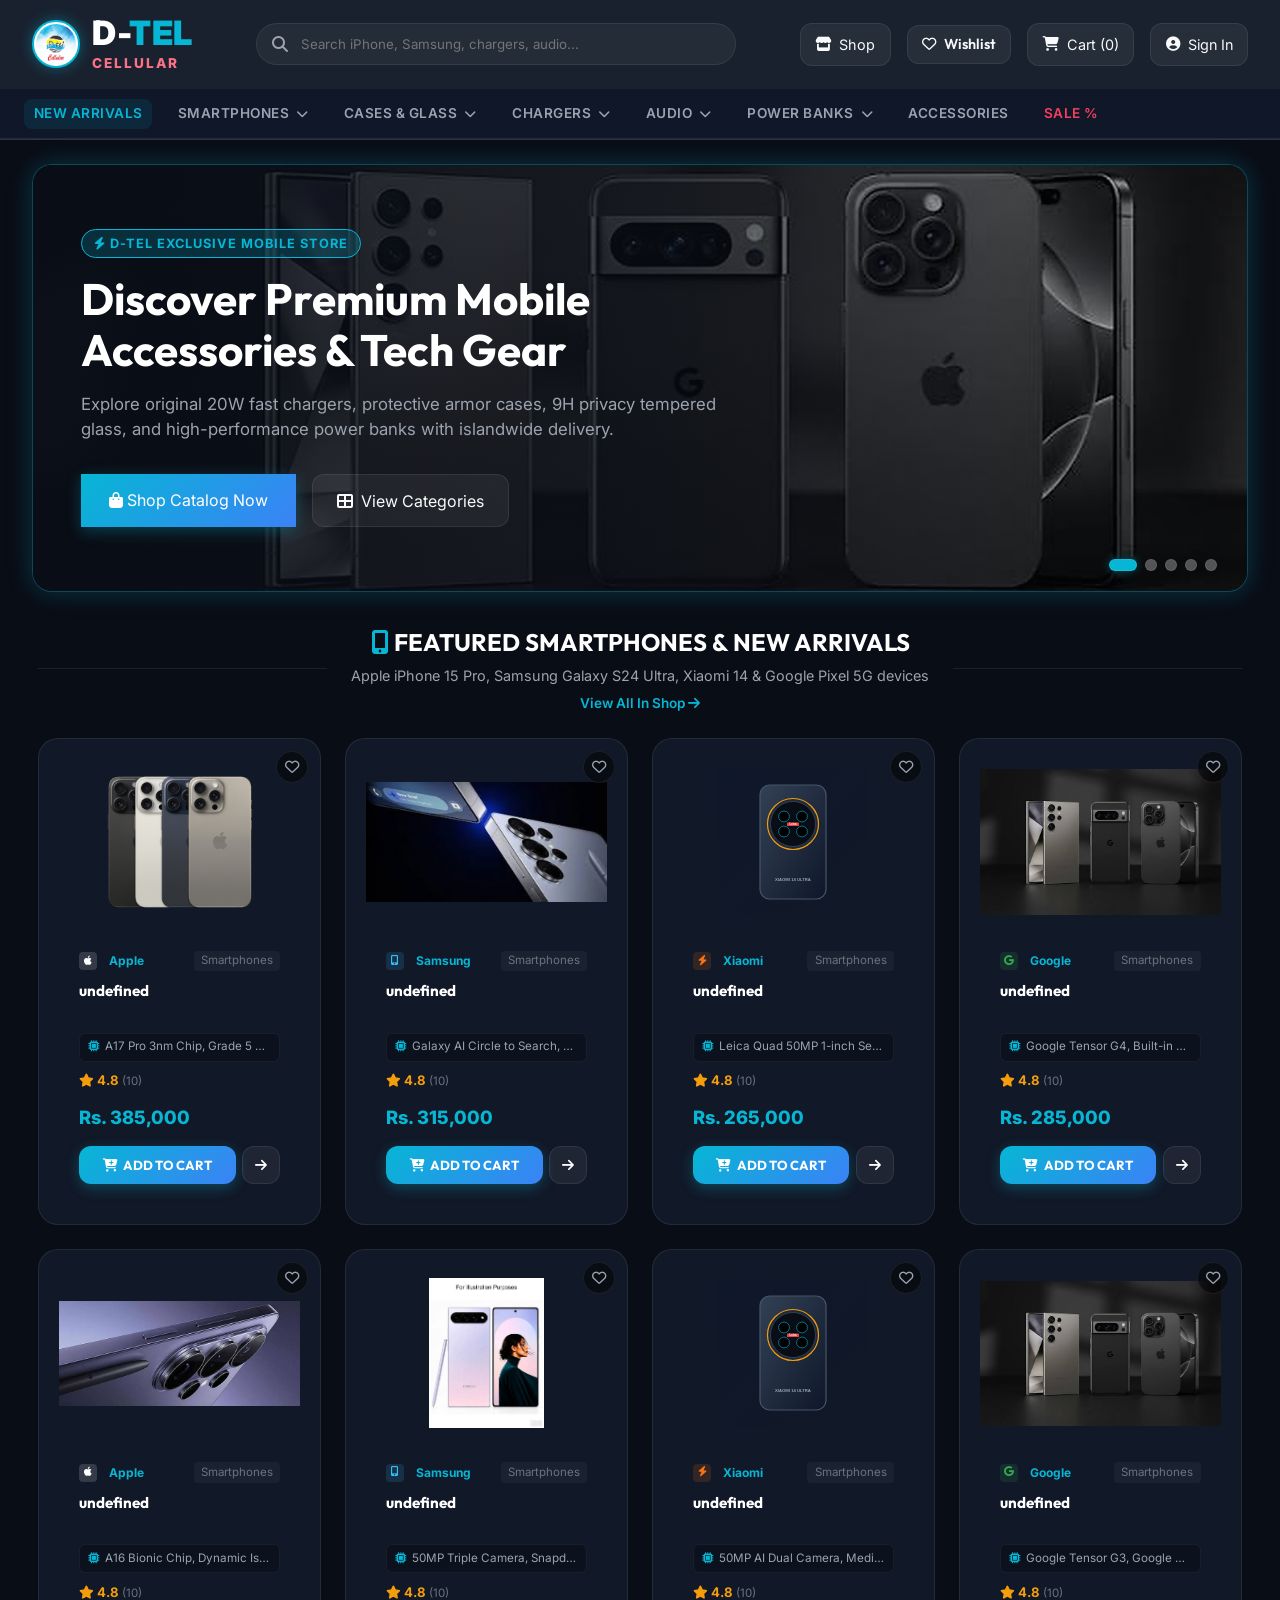
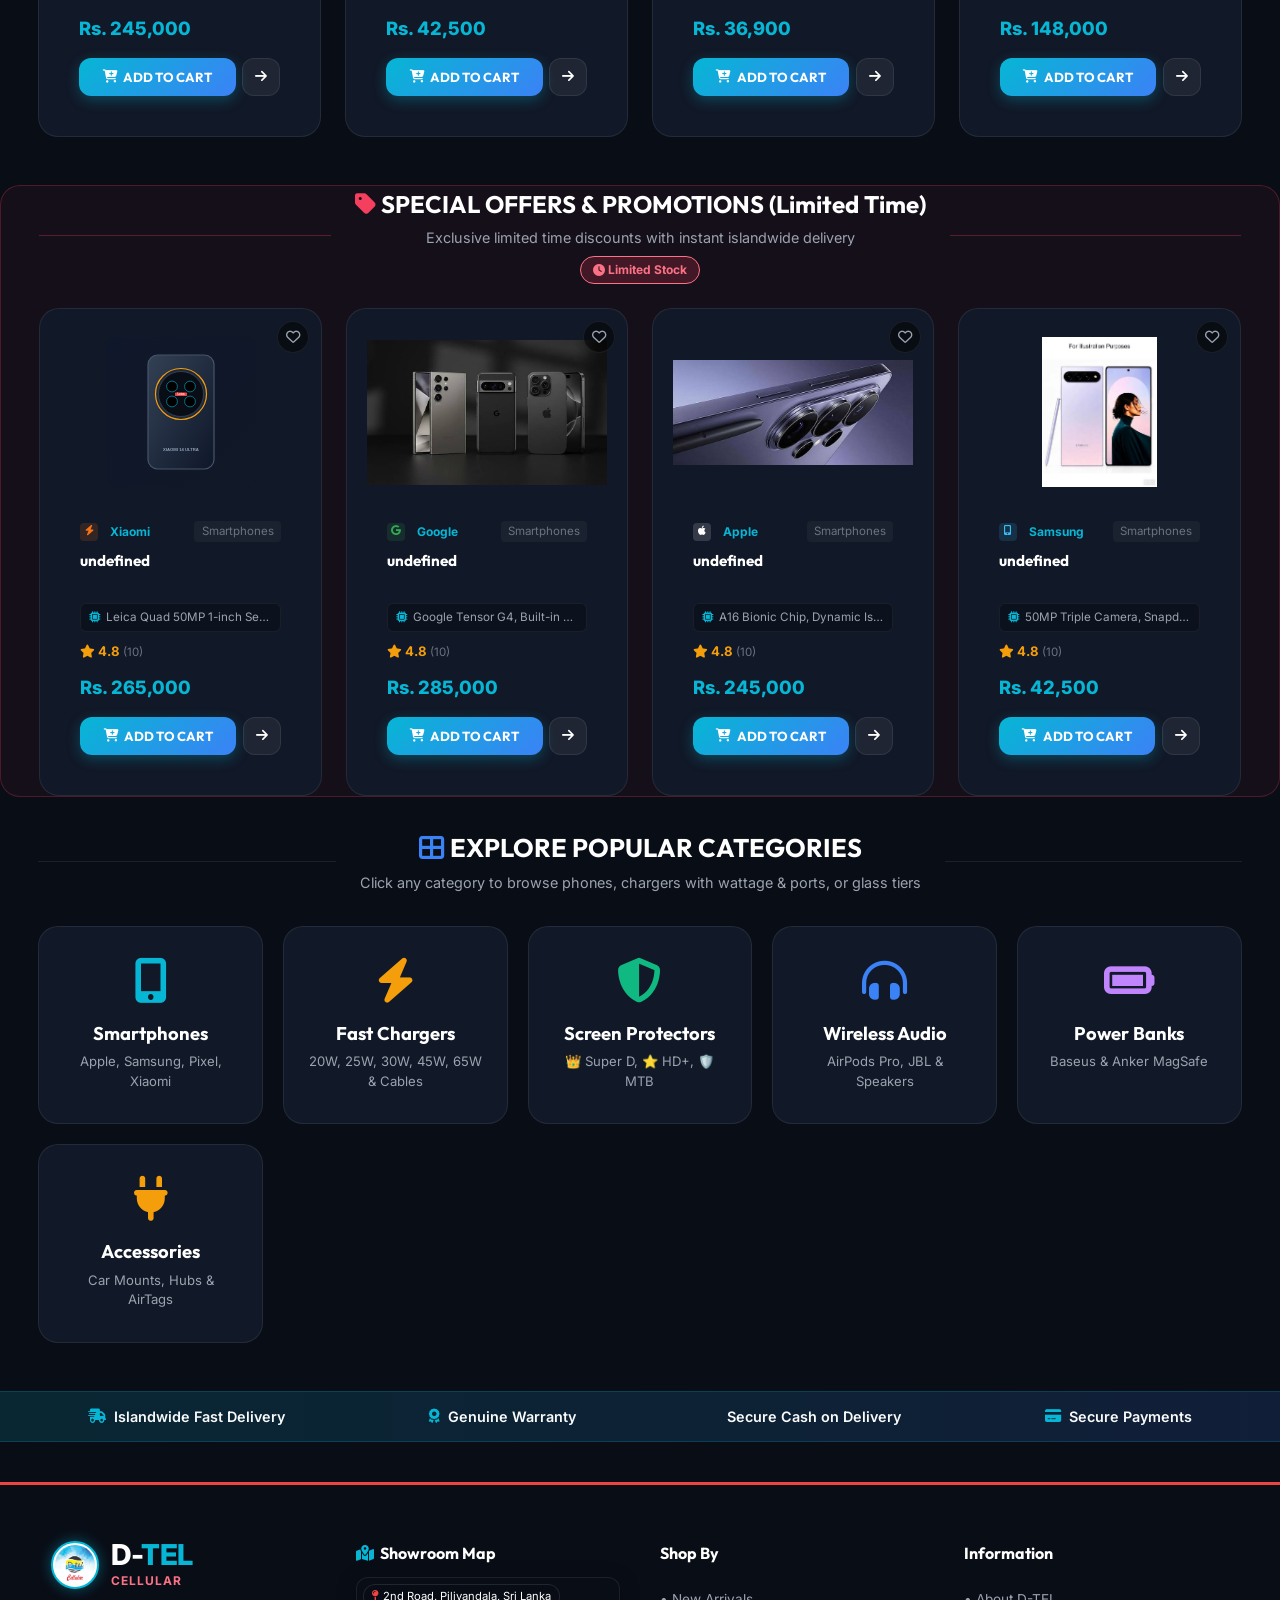
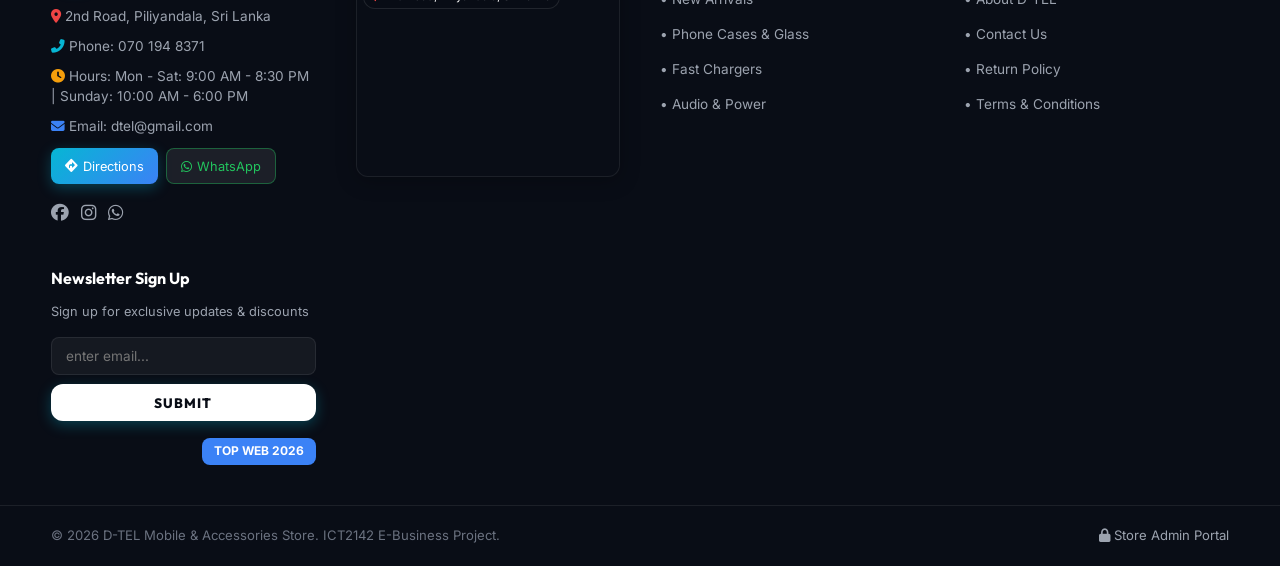
==== commit 55a050cf: "Replace website with updated DTEL project Co-authored-by: Copilot <223556219+Copilot@users.noreply.g" ====
--- a/index.html
+++ b/index.html
@@ -12,7 +12,7 @@
   <link rel="stylesheet" href="https://cdnjs.cloudflare.com/ajax/libs/font-awesome/6.5.1/css/all.min.css">
 
   <!-- Main Stylesheet -->
-  <link rel="stylesheet" href="css/styles.css?v=20260929_private_cart">
+  <link rel="stylesheet" href="css/styles.css?v=20261018_nav_fix">
 
   <!-- Custom CSS for Dropdown Menu on Hover -->
   <style>
@@ -27,45 +27,58 @@
     /* Dropdown Item Wrapper */
     .nav-dropdown {
       position: relative;
-      display: inline-block;
+      display: inline-flex;
+      align-items: center;
     }
 
     /* Dropdown Menu Box */
     .dropdown-menu {
       display: none;
       position: absolute;
-      top: 100%;
+      top: calc(100% + 4px);
       left: 0;
-      min-width: 200px;
-      background-color: var(--bg-secondary, #121826);
-      border: 1px solid var(--border-color, #1e293b);
-      border-radius: 8px;
-      box-shadow: 0 10px 25px rgba(0, 0, 0, 0.5);
+      min-width: 220px;
+      background-color: rgba(15, 23, 42, 0.98);
+      border: 1px solid rgba(56, 189, 248, 0.25);
+      border-radius: 12px;
+      box-shadow: 0 20px 40px rgba(0, 0, 0, 0.8), 0 0 25px rgba(6, 182, 212, 0.18);
+      backdrop-filter: blur(20px);
       padding: 0.5rem 0;
-      z-index: 1000;
+      z-index: 99999;
+    }
+
+    /* Hover bridge preventing cursor gap issue */
+    .dropdown-menu::before {
+      content: '';
+      position: absolute;
+      top: -10px;
+      left: 0;
+      right: 0;
+      height: 10px;
     }
 
     /* Show Dropdown Menu on Hover */
     .nav-dropdown:hover .dropdown-menu {
       display: block;
-      animation: fadeIn 0.2s ease-in-out;
+      animation: fadeIn 0.2s cubic-bezier(0.16, 1, 0.3, 1) forwards;
     }
 
     /* Dropdown Item Links */
     .dropdown-menu a {
-      color: var(--text-muted, #94a3b8);
-      padding: 0.6rem 1.2rem;
+      color: #94a3b8;
+      padding: 0.65rem 1.25rem;
       text-decoration: none;
       display: flex;
       align-items: center;
-      gap: 0.5rem;
-      font-size: 0.85rem;
+      gap: 0.65rem;
+      font-size: 0.86rem;
       font-weight: 600;
       transition: all 0.2s ease;
+      white-space: nowrap;
     }
 
     .dropdown-menu a:hover {
-      background-color: rgba(255, 255, 255, 0.05);
+      background-color: rgba(56, 189, 248, 0.12);
       color: var(--accent-cyan, #38bdf8);
       padding-left: 1.5rem;
     }
@@ -73,7 +86,7 @@
     @keyframes fadeIn {
       from {
         opacity: 0;
-        transform: translateY(8px);
+        transform: translateY(6px);
       }
 
       to {
@@ -102,11 +115,18 @@
         </div>
       </a>
 
-      <!-- Search Bar -->
-      <div class="search-bar-wrap">
+      <!-- Search Bar with Live Dropdown -->
+      <div class="search-bar-wrap" style="position:relative;" id="searchBarWrapper">
         <i class="fas fa-search"></i>
         <input type="text" id="searchInput" placeholder="Search iPhone, Samsung, chargers, audio..."
-          aria-label="Search Products">
+          aria-label="Search Products" autocomplete="off">
+        <!-- Live Search Dropdown -->
+        <div id="searchDropdown" style="
+          display:none; position:absolute; top:calc(100% + 6px); left:0; right:0;
+          background:#131927; border:1px solid rgba(56,189,248,0.25); border-radius:12px;
+          box-shadow:0 16px 40px rgba(0,0,0,0.6); z-index:9999; max-height:380px;
+          overflow-y:auto; padding:0.4rem 0;
+        "></div>
       </div>
 
       <!-- Header Actions -->
@@ -140,7 +160,21 @@
       <div class="sub-nav-container">
         <a href="index.html" class="sub-nav-link active">NEW ARRIVALS</a>
 
-        <!-- Dropdown 1: PHONE CASES & GLASS -->
+        <!-- Smartphones Dropdown -->
+        <div class="nav-dropdown">
+          <a href="shop.html?category=Smartphones" class="sub-nav-link">
+            SMARTPHONES <i class="fas fa-chevron-down" style="font-size:0.75rem; margin-left:3px;"></i>
+          </a>
+          <div class="dropdown-menu">
+            <a href="shop.html?category=Smartphones&brand=Apple"><i class="fab fa-apple" style="color:#ffffff;"></i> Apple iPhone</a>
+            <a href="shop.html?category=Smartphones&brand=Samsung"><i class="fas fa-mobile-alt" style="color:#38bdf8;"></i> Samsung Galaxy</a>
+            <a href="shop.html?category=Smartphones&brand=Xiaomi"><i class="fas fa-bolt" style="color:#f97316;"></i> Xiaomi</a>
+            <a href="shop.html?category=Smartphones&brand=Google"><i class="fab fa-google" style="color:#34a853;"></i> Google Pixel</a>
+            <a href="shop.html?category=Smartphones" style="border-top:1px solid rgba(255,255,255,0.07); margin-top:4px; padding-top:10px;"><i class="fas fa-th-large" style="color:#38bdf8;"></i> All Smartphones</a>
+          </div>
+        </div>
+
+
         <div class="nav-dropdown">
           <a href="shop.html?category=Covers" class="sub-nav-link">
             CASES & GLASS <i class="fas fa-chevron-down" style="font-size:0.75rem; margin-left:3px;"></i>
@@ -253,10 +287,9 @@
     <div style="display:flex; align-items:center; text-align:center; margin-bottom:1.5rem;">
       <div style="flex:1; border-bottom:1px solid var(--border-color);"></div>
       <div style="padding:0 1.5rem;">
-        <h2 style="font-size:1.5rem; color:#ffffff; margin:0;"><i class="fas fa-sparkles"
-            style="color:var(--accent-cyan);"></i> NEW ARRIVALS (Latest Products)</h2>
-        <p style="color:var(--text-muted); font-size:0.9rem; margin-top:0.3rem;">Freshly stocked Apple, Samsung, Anker,
-          Baseus & Google devices</p>
+        <h2 style="font-size:1.5rem; color:#ffffff; margin:0;"><i class="fas fa-mobile-alt"
+            style="color:var(--accent-cyan);"></i> FEATURED SMARTPHONES & NEW ARRIVALS</h2>
+        <p style="color:var(--text-muted); font-size:0.9rem; margin-top:0.3rem;">Apple iPhone 15 Pro, Samsung Galaxy S24 Ultra, Xiaomi 14 & Google Pixel 5G devices</p>
         <a href="shop.html"
           style="color:var(--accent-cyan); font-weight:600; font-size:0.85rem; display:inline-block; margin-top:0.4rem; text-decoration:none;">View
           All In Shop <i class="fas fa-arrow-right"></i></a>
@@ -532,92 +565,223 @@
       }, 5000);
     }
 
+    function renderHomepageProducts() {
+      const allProducts = (typeof StorageDB !== 'undefined' && StorageDB.getProducts) ? StorageDB.getProducts() : [];
+      if (!allProducts || allProducts.length === 0) return;
+
+      const newArrivalsGrid = document.getElementById('newArrivalsGrid');
+      if (newArrivalsGrid) {
+        if (typeof window.createProductCardHtml === 'function') {
+          newArrivalsGrid.innerHTML = allProducts.slice(0, 8).map(p => window.createProductCardHtml(p)).join('');
+        } else {
+          newArrivalsGrid.innerHTML = allProducts.slice(0, 8).map(p => {
+            const isOutOfStock = (p.stock !== undefined && p.stock !== null && parseInt(p.stock) <= 0) || p.status === 'out_of_stock';
+            const brandMeta = (typeof getBrandMeta === "function") ? getBrandMeta(p.brand) : ((typeof BRAND_META !== "undefined" && BRAND_META[p.brand]) ? BRAND_META[p.brand] : { name: p.brand, icon: "fas fa-tag", color: "#38bdf8", bg: "rgba(56,189,248,0.15)" });
+            return `
+              <div class="product-card" style="background:var(--bg-secondary); border:1px solid ${isOutOfStock ? 'rgba(239,68,68,0.45)' : 'var(--border-color)'}; border-radius:var(--radius-md); padding:1.25rem; display:flex; flex-direction:column; justify-content:space-between; position:relative; ${isOutOfStock ? 'opacity:0.88;' : ''}">
+                <div style="position:absolute; top:12px; left:12px; z-index:3;">
+                  ${isOutOfStock ? `<span style="background:linear-gradient(135deg,#dc2626,#991b1b); color:#fff; font-size:0.68rem; font-weight:900; padding:0.25rem 0.55rem; border-radius:4px; text-transform:uppercase; letter-spacing:0.5px; box-shadow:0 2px 8px rgba(220,38,38,0.5);"><i class="fas fa-ban"></i> Out of Stock</span>` : (p.badge ? `<span class="card-badge" style="background:var(--accent-cyan); color:#000; font-size:0.7rem; font-weight:800; padding:0.2rem 0.5rem; border-radius:4px;">${p.badge}</span>` : '')}
+                </div>
+
+                <a href="product-detail.html?id=${p.id}" style="text-decoration:none; text-align:center; margin-bottom:1rem; display:block; position:relative;">
+                  <img src="${p.image}" alt="${p.name}" style="width:100%; height:160px; object-fit:contain; ${isOutOfStock ? 'filter:grayscale(65%) brightness(0.65);' : ''}" onerror="this.src='images/cat-chargers.svg'">
+                  ${isOutOfStock ? `
+                  <div style="position:absolute; inset:0; display:flex; align-items:center; justify-content:center; pointer-events:none;">
+                    <div style="background:rgba(15,23,42,0.85); border:1.5px solid rgba(239,68,68,0.7); border-radius:8px; padding:0.35rem 0.85rem; font-size:0.75rem; font-weight:900; color:#fca5a5; letter-spacing:1px; text-transform:uppercase;">
+                      <i class="fas fa-times-circle" style="color:#ef4444; margin-right:4px;"></i>SOLD OUT
+                    </div>
+                  </div>` : ''}
+                </a>
+
+                <div>
+                  <div style="display:flex; align-items:center; gap:0.35rem; font-size:0.75rem; color:var(--accent-cyan); font-weight:700; margin-bottom:0.25rem;">
+                    <span class="brand-logo-badge" style="width:16px; height:16px; font-size:0.65rem; background:${brandMeta.bg}; color:${brandMeta.color};"><i class="${brandMeta.icon}"></i></span>
+                    <span>${brandMeta.name || p.brand}</span>
+                    <span style="color:var(--text-dim);">•</span>
+                    <span style="color:var(--text-muted);">${p.category}</span>
+                  </div>
+                  <h4 style="font-size:0.95rem; color:${isOutOfStock ? '#94a3b8' : '#ffffff'}; margin-bottom:0.4rem; height:42px; overflow:hidden;">
+                    <a href="product-detail.html?id=${p.id}" style="color:${isOutOfStock ? '#94a3b8' : '#ffffff'}; text-decoration:none;">${p.name}</a>
+                  </h4>
+                  <div style="color:${isOutOfStock ? '#64748b' : 'var(--accent-cyan)'}; font-size:1.15rem; font-weight:800; margin-bottom:0.85rem;">
+                    Rs. ${(p.price || 0).toLocaleString()}
+                  </div>
+                </div>
+
+                <div style="display:flex; gap:0.5rem;">
+                  ${isOutOfStock ? `
+                    <button disabled style="flex:1; padding:0.6rem; font-size:0.82rem; background:rgba(107,114,128,0.25); border:1.5px solid rgba(239,68,68,0.4); border-radius:var(--radius-sm); font-weight:800; cursor:not-allowed; color:#f87171;">
+                      <i class="fas fa-ban"></i> Out of Stock
+                    </button>
+                  ` : `
+                    <button class="btn-primary" onclick="window.handleAddToCart('${p.id}')" style="flex:1; padding:0.6rem; font-size:0.82rem;">
+                      <i class="fas fa-cart-plus"></i> Add
+                    </button>
+                  `}
+                  <a href="product-detail.html?id=${p.id}" class="btn-secondary" style="padding:0.6rem 0.85rem; font-size:0.82rem; text-decoration:none; text-align:center;">
+                    View
+                  </a>
+                </div>
+              </div>
+            `;
+          }).join('');
+        }
+      }
+
+      const specialOffersGrid = document.getElementById('specialOffersGrid');
+      if (specialOffersGrid) {
+        const offers = allProducts.filter(p => (p.is_offer == 1 || p.is_offer === true || p.is_offer === '1' || (p.oldPrice && p.oldPrice > p.price)));
+        const displayOffers = offers.length > 0 ? offers : allProducts.slice(2, 6);
+        if (typeof window.createProductCardHtml === 'function') {
+          specialOffersGrid.innerHTML = displayOffers.map(p => window.createProductCardHtml(p)).join('');
+        }
+      }
+    }
+
     document.addEventListener('DOMContentLoaded', () => {
       startAutoSlideshow();
-
-      // Render New Arrivals (4 latest products)
-      const newArrivalsGrid = document.getElementById('newArrivalsGrid');
-      if (newArrivalsGrid) {
-        const products = StorageDB.getProducts().slice(0, 4);
-        newArrivalsGrid.innerHTML = products.map(p => {
-          const brandMeta = (typeof getBrandMeta === "function") ? getBrandMeta(p.brand) : ((typeof BRAND_META !== "undefined" && BRAND_META[p.brand]) ? BRAND_META[p.brand] : { name: p.brand, icon: "fas fa-tag", color: "#38bdf8", bg: "rgba(56,189,248,0.15)" });
-          return `
-            <div class="product-card" style="background:var(--bg-secondary); border:1px solid var(--border-color); border-radius:var(--radius-md); padding:1.25rem; display:flex; flex-direction:column; justify-content:space-between; position:relative;">
-              ${p.badge ? `<span class="card-badge" style="position:absolute; top:12px; left:12px; background:var(--accent-cyan); color:#000; font-size:0.7rem; font-weight:800; padding:0.2rem 0.5rem; border-radius:4px; z-index:2;">${p.badge}</span>` : ''}
-
-              <a href="product-detail.html?id=${p.id}" style="text-decoration:none; text-align:center; margin-bottom:1rem; display:block;">
-                <img src="${p.image}" alt="${p.name}" style="width:100%; height:160px; object-fit:contain;" onerror="this.src='images/cat-chargers.svg'">
-              </a>
-
-              <div>
-                <div style="display:flex; align-items:center; gap:0.35rem; font-size:0.75rem; color:var(--accent-cyan); font-weight:700; margin-bottom:0.25rem;">
-                  <span class="brand-logo-badge" style="width:16px; height:16px; font-size:0.65rem; background:${brandMeta.bg}; color:${brandMeta.color};"><i class="${brandMeta.icon}"></i></span>
-                  <span>${brandMeta.name || p.brand}</span>
-                  <span style="color:var(--text-dim);">•</span>
-                  <span style="color:var(--text-muted);">${p.category}</span>
+      renderHomepageProducts();
+    });
+
+    window.addEventListener('productsUpdated', renderHomepageProducts);
+
+    // ─── Live Search Dropdown ─────────────────────────────────────────
+    (function() {
+      const searchInput = document.getElementById('searchInput');
+      const dropdown    = document.getElementById('searchDropdown');
+      if (!searchInput || !dropdown) return;
+
+      // Fix: move dropdown to body so it's never clipped by overflow
+      document.body.appendChild(dropdown);
+      dropdown.style.position = 'fixed';
+      dropdown.style.zIndex   = '999999';
+
+      function positionDropdown() {
+        const rect = searchInput.getBoundingClientRect();
+        dropdown.style.top   = (rect.bottom + 6) + 'px';
+        dropdown.style.left  = rect.left + 'px';
+        dropdown.style.width = rect.width + 'px';
+      }
+
+      let debounceTimer = null;
+
+      searchInput.addEventListener('input', function() {
+        const q = this.value.trim();
+        clearTimeout(debounceTimer);
+        if (q.length < 2) { dropdown.style.display = 'none'; return; }
+        debounceTimer = setTimeout(() => doSearch(q), 250);
+      });
+
+      searchInput.addEventListener('keydown', function(e) {
+        if (e.key === 'Enter' && this.value.trim()) {
+          dropdown.style.display = 'none';
+          window.location.href = 'shop.html?search=' + encodeURIComponent(this.value.trim());
+        }
+        if (e.key === 'Escape') dropdown.style.display = 'none';
+      });
+
+      document.addEventListener('click', function(e) {
+        if (!searchInput.contains(e.target) && !dropdown.contains(e.target)) {
+          dropdown.style.display = 'none';
+        }
+      });
+      window.addEventListener('scroll', positionDropdown, { passive: true });
+      window.addEventListener('resize', positionDropdown, { passive: true });
+
+      function getLocalResults(query) {
+        if (typeof StorageDB === 'undefined') return [];
+        const q = query.toLowerCase();
+        return StorageDB.getProducts()
+          .filter(p =>
+            (p.name||'').toLowerCase().includes(q) ||
+            (p.brand||'').toLowerCase().includes(q) ||
+            (p.category||'').toLowerCase().includes(q) ||
+            (p.specs||'').toLowerCase().includes(q)
+          )
+          .map(p => ({
+            id: p.id, name: p.name, brand: p.brand,
+            category: p.category, price: p.price,
+            stock: p.stock ?? 10, status: p.status || 'active',
+            image: p.image || 'images/cat-chargers.svg'
+          }));
+      }
+
+      async function doSearch(query) {
+        positionDropdown();
+
+        // Step 1: Show local results IMMEDIATELY
+        const localResults = getLocalResults(query);
+        renderDropdown(localResults, query, true);
+
+        // Step 2: Try API with 2s timeout, update silently if better
+        try {
+          if (typeof ApiClient !== 'undefined' && ApiClient.getProducts) {
+            const timeoutPromise = new Promise((_, rej) => setTimeout(() => rej(new Error('timeout')), 2000));
+            const apiPromise = ApiClient.getProducts({ search: query });
+            const liveProds = await Promise.race([apiPromise, timeoutPromise]);
+            if (liveProds && liveProds.length > 0) {
+              const apiResults = liveProds.map(p => ({
+                id:       p.product_id || p.id,
+                name:     p.product_name || p.name || '',
+                brand:    p.brand || '',
+                category: p.category_name || p.category || '',
+                price:    parseFloat(p.price) || 0,
+                stock:    parseInt(p.stock ?? 0),
+                status:   p.status || '',
+                image:    p.image || 'images/cat-chargers.svg',
+              }));
+              renderDropdown(apiResults, query, false);
+            }
+          }
+        } catch(err) { /* API timeout - keep local results shown */ }
+      }
+
+      function renderDropdown(results, query, fromLocal) {
+        positionDropdown();
+        dropdown.style.display = 'block';
+
+        if (results.length === 0) {
+          dropdown.innerHTML = `
+            <div style="padding:1.2rem; text-align:center; color:#94a3b8; font-size:0.85rem;">
+              <i class="fas fa-search" style="font-size:1.5rem; display:block; margin-bottom:0.5rem; color:#334155;"></i>
+              No products found for "<strong style="color:#fff;">${query}</strong>"
+            </div>`;
+          return;
+        }
+
+        const top = results.slice(0, 8);
+        dropdown.innerHTML = `
+          <div style="padding:0.45rem 1rem 0.35rem; font-size:0.7rem; color:#475569; font-weight:700; letter-spacing:0.5px; text-transform:uppercase; border-bottom:1px solid rgba(255,255,255,0.06); display:flex; justify-content:space-between; align-items:center;">
+            <span>${results.length} result${results.length !== 1 ? 's' : ''} for "<span style="color:#38bdf8;">${query}</span>"</span>
+            ${fromLocal ? '<span style="color:#334155; font-weight:500;">⟳ local</span>' : '<span style="color:#10b981; font-weight:500;">✓ live</span>'}
+          </div>
+          ${top.map(p => {
+            const oos = p.stock <= 0 || p.status === 'out_of_stock';
+            return `
+              <a href="product-detail.html?id=${p.id}" style="display:flex; align-items:center; gap:0.8rem; padding:0.6rem 1rem; text-decoration:none; border-bottom:1px solid rgba(255,255,255,0.04); transition:background 0.12s;" onmouseover="this.style.background='rgba(56,189,248,0.08)'" onmouseout="this.style.background=''">
+                <img src="${p.image}" alt="" style="width:42px; height:42px; object-fit:contain; border-radius:6px; background:rgba(0,0,0,0.3); flex-shrink:0; ${oos ? 'filter:grayscale(70%) brightness(0.6);' : ''}">
+                <div style="flex:1; min-width:0;">
+                  <div style="font-size:0.82rem; font-weight:700; color:${oos ? '#6b7280' : '#f1f5f9'}; white-space:nowrap; overflow:hidden; text-overflow:ellipsis;">${p.name}</div>
+                  <div style="font-size:0.7rem; color:#64748b; margin-top:1px;">${p.brand} &bull; ${p.category}</div>
                 </div>
-                <h4 style="font-size:0.95rem; color:#ffffff; margin-bottom:0.4rem; height:42px; overflow:hidden;">
-                  <a href="product-detail.html?id=${p.id}" style="color:#ffffff; text-decoration:none;">${p.name}</a>
-                </h4>
-                <div style="color:var(--accent-cyan); font-size:1.15rem; font-weight:800; margin-bottom:0.85rem;">
-                  Rs. ${p.price.toLocaleString()}
+                <div style="text-align:right; flex-shrink:0;">
+                  ${oos
+                    ? `<span style="font-size:0.68rem; font-weight:800; color:#ef4444; background:rgba(239,68,68,0.13); padding:0.18rem 0.5rem; border-radius:4px; white-space:nowrap;">OUT OF STOCK</span>`
+                    : `<span style="font-size:0.85rem; font-weight:800; color:#06b6d4;">Rs.${p.price.toLocaleString()}</span>`}
                 </div>
-              </div>
-
-              <div style="display:flex; gap:0.5rem;">
-                <button class="btn-primary" onclick="window.handleAddToCart('${p.id}')" style="flex:1; padding:0.6rem; font-size:0.82rem;">
-                  <i class="fas fa-cart-plus"></i> Add
-                </button>
-                <a href="product-detail.html?id=${p.id}" class="btn-secondary" style="padding:0.6rem 0.85rem; font-size:0.82rem; text-decoration:none; text-align:center;">
-                  View
-                </a>
-              </div>
-            </div>
-          `;
-        }).join('');
+              </a>`;
+          }).join('')}
+          <a href="shop.html?search=${encodeURIComponent(query)}" style="display:flex; align-items:center; justify-content:center; gap:0.4rem; padding:0.65rem; font-size:0.8rem; color:#38bdf8; font-weight:700; border-top:1px solid rgba(255,255,255,0.07); text-decoration:none;" onmouseover="this.style.background='rgba(56,189,248,0.07)'" onmouseout="this.style.background=''">
+            <i class="fas fa-search"></i> See all results in shop
+          </a>
+        `;
       }
-
-      // Render Special Offers
-      const specialOffersGrid = document.getElementById('specialOffersGrid');
-      if (specialOffersGrid) {
-        const offers = StorageDB.getProducts().slice(2, 6);
-        specialOffersGrid.innerHTML = offers.map(p => {
-          const brandMeta = (typeof getBrandMeta === "function") ? getBrandMeta(p.brand) : ((typeof BRAND_META !== "undefined" && BRAND_META[p.brand]) ? BRAND_META[p.brand] : { name: p.brand, icon: "fas fa-tag", color: "#38bdf8", bg: "rgba(56,189,248,0.15)" });
-          return `
-            <div class="product-card" style="background:var(--bg-primary); border:1px solid rgba(244, 63, 94, 0.35); border-radius:var(--radius-md); padding:1.25rem; display:flex; flex-direction:column; justify-content:space-between; position:relative;">
-              <span style="position:absolute; top:12px; left:12px; background:var(--accent-rose); color:#fff; font-size:0.7rem; font-weight:800; padding:0.2rem 0.55rem; border-radius:4px; z-index:2;">
-                OFFER
-              </span>
-
-              <a href="product-detail.html?id=${p.id}" style="text-decoration:none; text-align:center; margin-bottom:1rem; display:block;">
-                <img src="${p.image}" alt="${p.name}" style="width:100%; height:160px; object-fit:contain;" onerror="this.src='images/cat-chargers.svg'">
-              </a>
-
-              <div>
-                <div style="display:flex; align-items:center; gap:0.35rem; font-size:0.75rem; color:#fb7185; font-weight:700; margin-bottom:0.25rem;">
-                  <span class="brand-logo-badge" style="width:16px; height:16px; font-size:0.65rem; background:${brandMeta.bg}; color:${brandMeta.color};"><i class="${brandMeta.icon}"></i></span>
-                  <span>${brandMeta.name || p.brand}</span>
-                  <span style="color:var(--text-dim);">•</span>
-                  <span style="color:var(--text-muted);">${p.category}</span>
-                </div>
-                <h4 style="font-size:0.95rem; color:#ffffff; margin-bottom:0.4rem; height:42px; overflow:hidden;">
-                  <a href="product-detail.html?id=${p.id}" style="color:#ffffff; text-decoration:none;">${p.name}</a>
-                </h4>
-                <div style="display:flex; align-items:baseline; gap:0.5rem; margin-bottom:0.85rem;">
-                  <span style="color:#fb7185; font-size:1.15rem; font-weight:800;">Rs. ${p.price.toLocaleString()}</span>
-                  <span style="color:var(--text-dim); text-decoration:line-through; font-size:0.82rem;">Rs. ${(p.oldPrice || p.price * 1.15).toLocaleString()}</span>
-                </div>
-              </div>
-
-              <button class="btn-whatsapp" onclick="window.location.href='product-detail.html?id=${p.id}'" style="width:100%; padding:0.65rem; background:#fb7185; border:none; color:#ffffff; font-weight:700; font-size:0.85rem; border-radius:var(--radius-sm); cursor:pointer;">
-                <i class="fas fa-bolt"></i> Buy Now
-              </button>
-            </div>
-          `;
-        }).join('');
-      }
-    });
+    })();
+
+
   </script>
+
+
 </body>
 
 </html>
--- a/css/styles.css
+++ b/css/styles.css
@@ -1388,8 +1388,10 @@
   background: rgba(15, 23, 42, 0.95);
   border-bottom: 1px solid var(--border-color);
   padding: 0.6rem 1.5rem;
-  overflow-x: auto;
+  overflow: visible !important;
   white-space: nowrap;
+  position: relative;
+  z-index: 95;
 }
 .sub-nav-container {
   max-width: 1680px;
@@ -1398,6 +1400,7 @@
   gap: 1.5rem;
   align-items: center;
   justify-content: flex-start;
+  overflow: visible !important;
 }
 .sub-nav-link {
   color: var(--text-muted);
@@ -1408,10 +1411,81 @@
   transition: all 0.2s ease;
   padding: 0.3rem 0.6rem;
   border-radius: var(--radius-sm);
+  display: inline-flex;
+  align-items: center;
+  gap: 0.25rem;
 }
 .sub-nav-link:hover, .sub-nav-link.active {
   color: var(--accent-cyan);
   background: rgba(6, 182, 212, 0.1);
+}
+
+/* Category Dropdown Menus */
+.nav-dropdown {
+  position: relative;
+  display: inline-flex;
+  align-items: center;
+}
+
+.dropdown-menu {
+  display: none;
+  position: absolute;
+  top: calc(100% + 4px);
+  left: 0;
+  min-width: 220px;
+  background: #0f172a;
+  background: rgba(15, 23, 42, 0.98);
+  backdrop-filter: blur(20px);
+  border: 1px solid rgba(56, 189, 248, 0.25);
+  border-radius: 12px;
+  box-shadow: 0 20px 40px rgba(0, 0, 0, 0.8), 0 0 25px rgba(6, 182, 212, 0.18);
+  padding: 0.5rem 0;
+  z-index: 99999;
+}
+
+/* Hover bridge preventing cursor gap issue */
+.dropdown-menu::before {
+  content: '';
+  position: absolute;
+  top: -10px;
+  left: 0;
+  right: 0;
+  height: 10px;
+}
+
+.nav-dropdown:hover .dropdown-menu {
+  display: block;
+  animation: navFadeIn 0.2s cubic-bezier(0.16, 1, 0.3, 1) forwards;
+}
+
+.dropdown-menu a {
+  color: #94a3b8;
+  padding: 0.65rem 1.25rem;
+  text-decoration: none;
+  display: flex;
+  align-items: center;
+  gap: 0.65rem;
+  font-size: 0.86rem;
+  font-weight: 600;
+  transition: all 0.18s ease;
+  white-space: nowrap;
+}
+
+.dropdown-menu a:hover {
+  background: rgba(56, 189, 248, 0.12);
+  color: #38bdf8;
+  padding-left: 1.5rem;
+}
+
+@keyframes navFadeIn {
+  from {
+    opacity: 0;
+    transform: translateY(6px);
+  }
+  to {
+    opacity: 1;
+    transform: translateY(0);
+  }
 }
 
 /* Trust Bar / Feature Highlights Banner (Wireframe 2) */
@@ -1880,6 +1954,16 @@
     display: inline-block;
     flex-shrink: 0;
   }
+  .nav-dropdown .dropdown-menu {
+    position: fixed;
+    top: 115px;
+    left: 1rem;
+    right: 1rem;
+    width: calc(100% - 2rem);
+    min-width: unset;
+    box-shadow: 0 25px 50px rgba(0, 0, 0, 0.9);
+    z-index: 999999;
+  }
 
   /* Hero Banner on Mobile Phone */
   .hero-section {
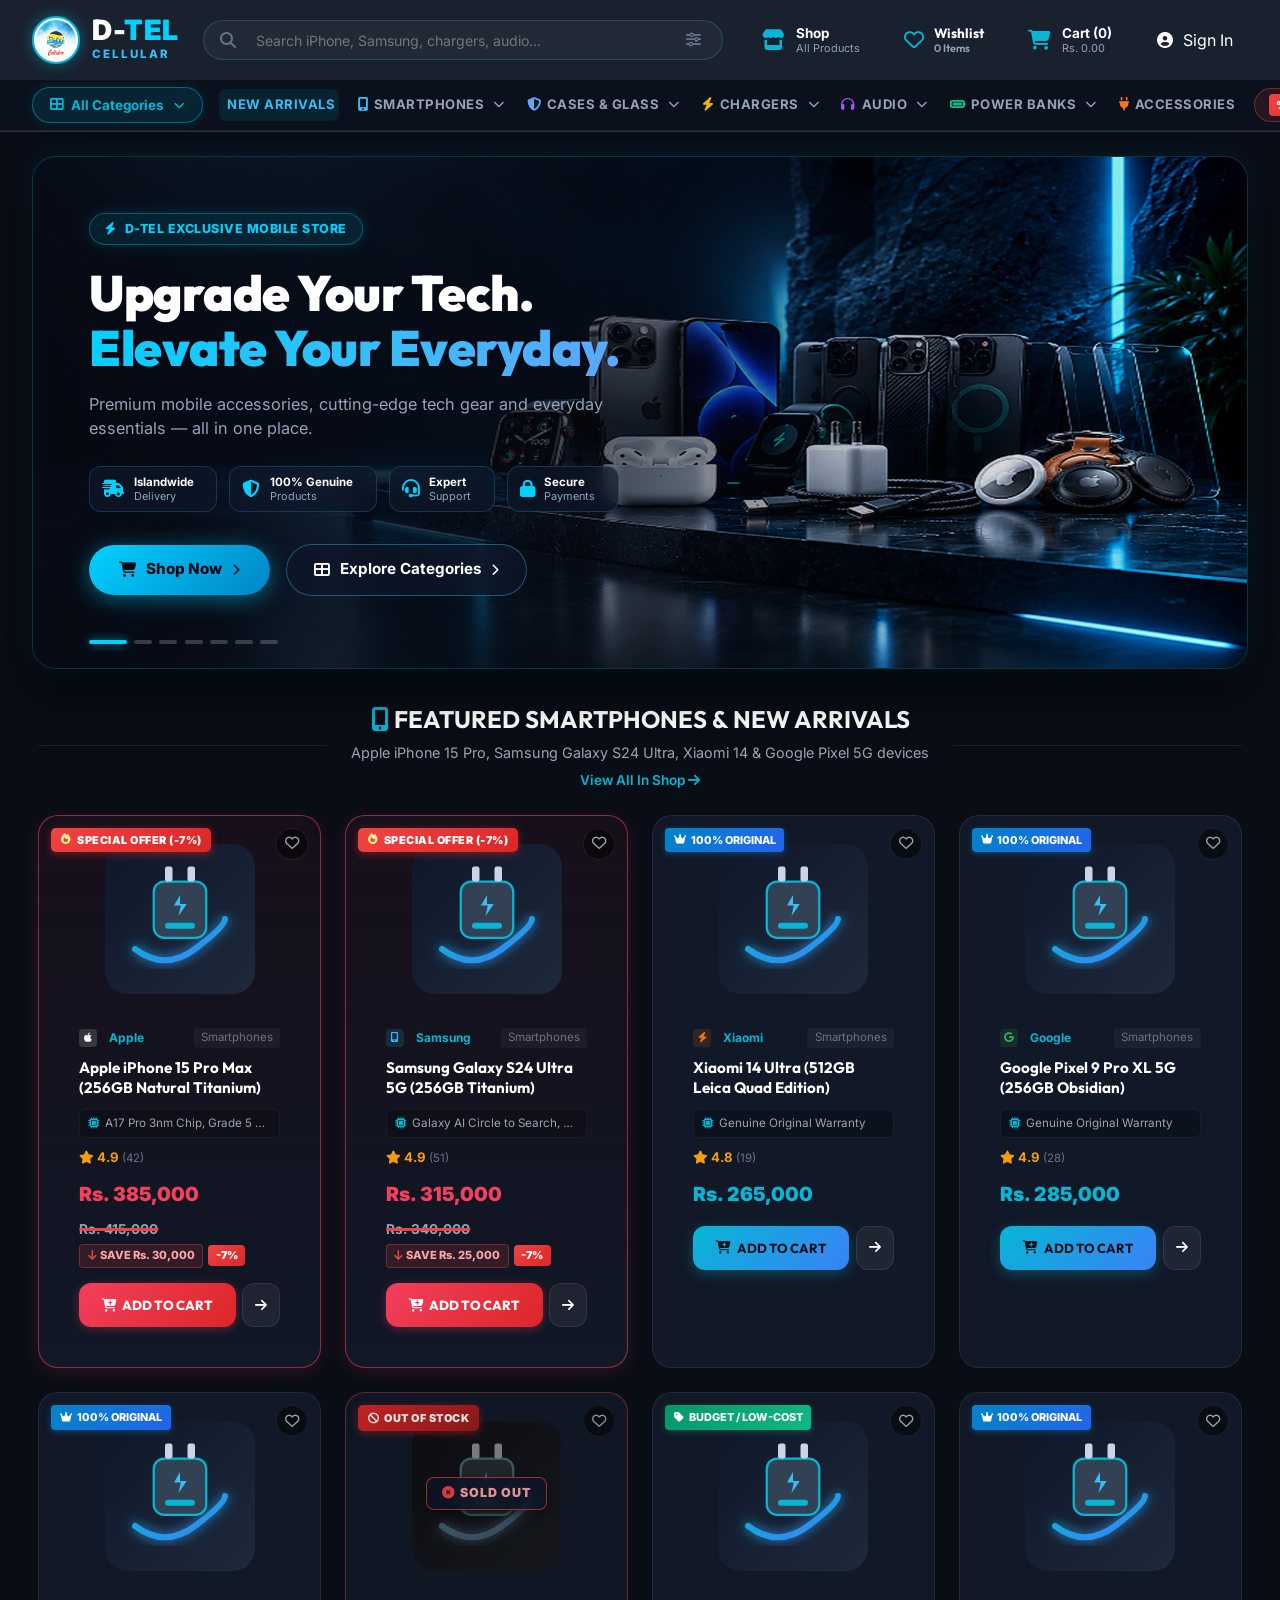
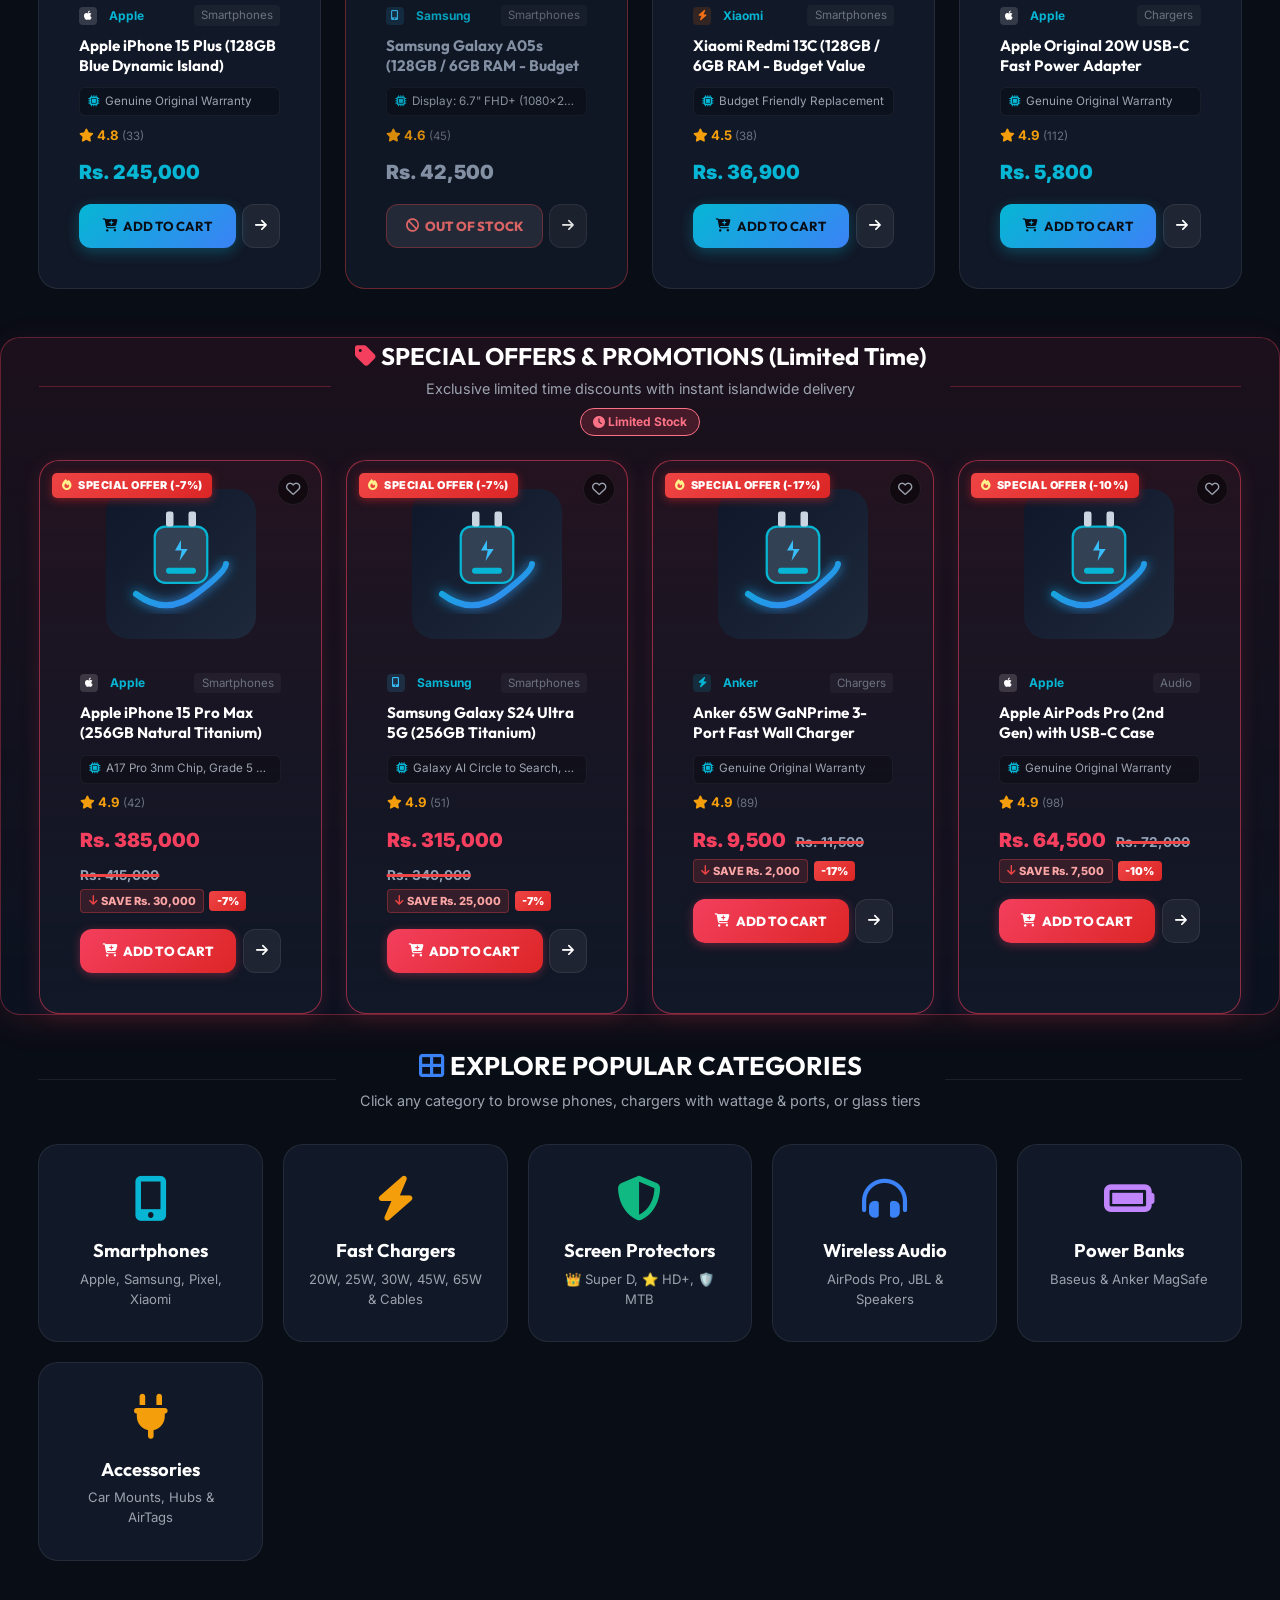
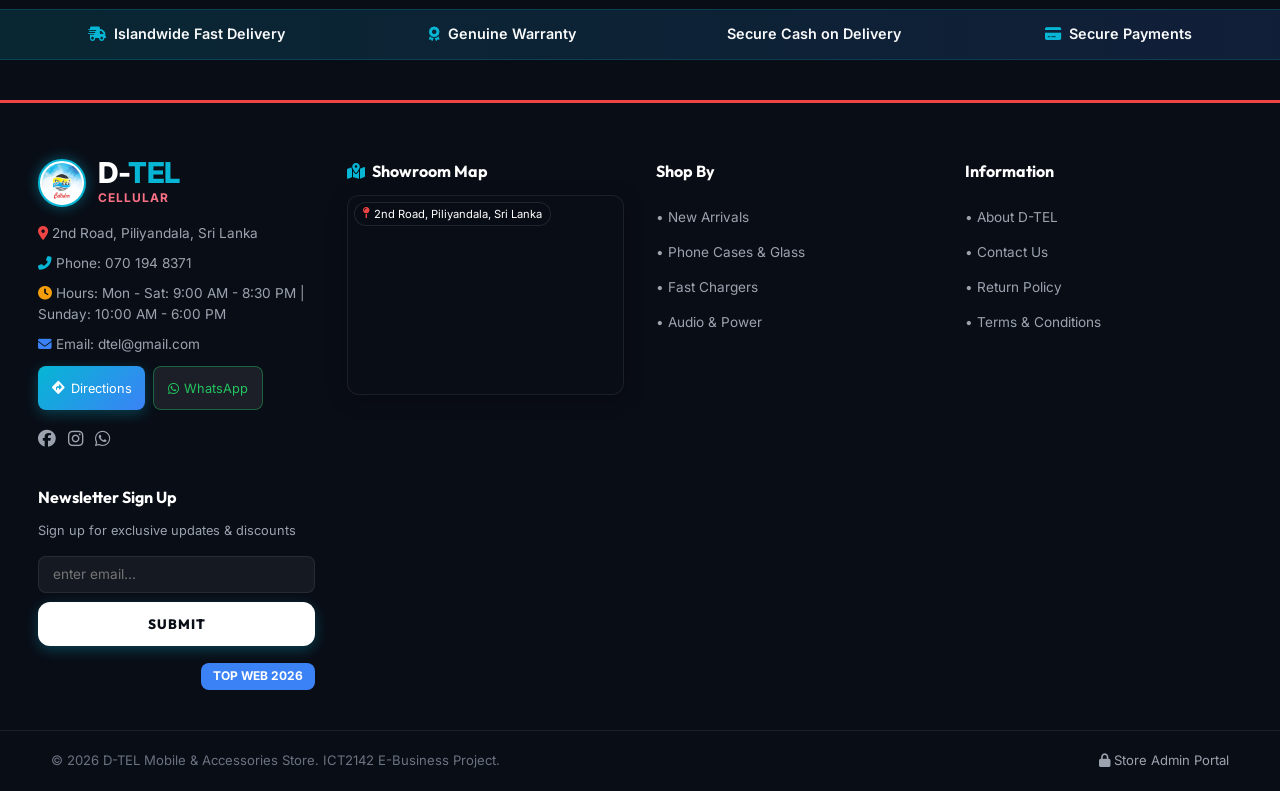
==== commit 2086a40d: "Update D-TEL mobile shop project" ====
--- a/index.html
+++ b/index.html
@@ -3,7 +3,7 @@
 
 <head>
   <meta charset="UTF-8">
-  <meta name="viewport" content="width=device-width, initial-scale=1.0">
+  <meta name="viewport" content="width=device-width, initial-scale=1.0, viewport-fit=cover">
   <title>D-TEL | Premium Mobile & Accessories Hub</title>
   <meta name="description"
     content="D-TEL - Shop genuine smartphones, fast chargers, back covers, tempered glass, and audio gear in Sri Lanka.">
@@ -12,7 +12,7 @@
   <link rel="stylesheet" href="https://cdnjs.cloudflare.com/ajax/libs/font-awesome/6.5.1/css/all.min.css">
 
   <!-- Main Stylesheet -->
-  <link rel="stylesheet" href="css/styles.css?v=20261018_nav_fix">
+  <link rel="stylesheet" href="css/styles.css?v=20261022_hd_crystal_clear_v2">
 
   <!-- Custom CSS for Dropdown Menu on Hover -->
   <style>
@@ -57,8 +57,10 @@
       height: 10px;
     }
 
-    /* Show Dropdown Menu on Hover */
-    .nav-dropdown:hover .dropdown-menu {
+    /* Show Dropdown Menu on Hover and Touch Focus */
+    .nav-dropdown:hover .dropdown-menu,
+    .nav-dropdown:focus-within .dropdown-menu,
+    .nav-dropdown.active .dropdown-menu {
       display: block;
       animation: fadeIn 0.2s cubic-bezier(0.16, 1, 0.3, 1) forwards;
     }
@@ -100,6 +102,7 @@
 <body>
 
   <!-- TOP HEADER BAR (D-TEL Brand Logo) -->
+  <!-- TOP HEADER BAR (D-TEL Brand Logo) -->
   <header class="header-sticky">
     <div class="nav-container">
 
@@ -107,19 +110,16 @@
       <a href="index.html" class="brand-logo" id="brandLogoLink">
         <img src="images/dtel_logo.jpg" alt="D-TEL Cellular Logo" class="brand-logo-img">
         <div>
-          <span
-            style="font-size:2.1rem; font-weight:900; color:#ffffff; line-height:1; display:block; letter-spacing:0.5px;">D-<span
-              class="accent">TEL</span></span>
-          <span
-            style="font-size:0.85rem; font-weight:800; color:#fb7185; letter-spacing:2px; display:block; margin-top:3px;">CELLULAR</span>
+          <span style="font-size:1.75rem; font-weight:900; color:#ffffff; line-height:1; display:block; letter-spacing:0.5px;">D-<span style="color:#00d2ff;">TEL</span></span>
+          <span style="font-size:0.72rem; font-weight:800; color:#38bdf8; letter-spacing:2px; display:block; margin-top:2px;">CELLULAR</span>
         </div>
       </a>
 
-      <!-- Search Bar with Live Dropdown -->
-      <div class="search-bar-wrap" style="position:relative;" id="searchBarWrapper">
-        <i class="fas fa-search"></i>
-        <input type="text" id="searchInput" placeholder="Search iPhone, Samsung, chargers, audio..."
-          aria-label="Search Products" autocomplete="off">
+      <!-- Search Bar with Live Dropdown & Filter Icon -->
+      <div class="search-bar-wrap-modern" id="searchBarWrapper">
+        <i class="fas fa-search" style="color:#64748b; margin-right:0.65rem;"></i>
+        <input type="text" id="searchInput" placeholder="Search iPhone, Samsung, chargers, audio..." aria-label="Search Products" autocomplete="off">
+        <i class="fas fa-sliders-h search-filter-icon" title="Filter Products" onclick="window.location.href='shop.html'"></i>
         <!-- Live Search Dropdown -->
         <div id="searchDropdown" style="
           display:none; position:absolute; top:calc(100% + 6px); left:0; right:0;
@@ -129,27 +129,44 @@
         "></div>
       </div>
 
-      <!-- Header Actions -->
+      <!-- Header Actions (Modern 2-Line Action Items Matching Image 2) -->
       <div class="nav-actions">
-        <a href="shop.html" class="icon-btn" title="Shop Catalog">
-          <i class="fas fa-store"></i>
-          <span>Shop</span>
+        <a href="shop.html" class="nav-action-item" title="Shop Catalog">
+          <span class="nav-action-icon"><i class="fas fa-store"></i></span>
+          <span class="nav-action-text">
+            <span class="nav-action-title">Shop</span>
+            <span class="nav-action-sub">All Products</span>
+          </span>
         </a>
 
-        <button class="icon-btn wishlist-trigger" title="Wishlist">
-          <i class="far fa-heart"></i>
-          <span>Wishlist</span>
-          <span class="badge-count wishlist-badge-count" style="display:none;">0</span>
+        <button class="nav-action-item wishlist-trigger" title="Wishlist" style="background:none; border:none; cursor:pointer;">
+          <span class="nav-action-icon">
+            <i class="far fa-heart"></i>
+            <span class="badge-count wishlist-badge-count" style="display:none;">0</span>
+          </span>
+          <span class="nav-action-text">
+            <span class="nav-action-title">Wishlist</span>
+            <span class="nav-action-sub"><span class="wishlist-badge-count-text">0</span> Items</span>
+          </span>
         </button>
 
-        <a href="checkout.html" class="icon-btn cart-trigger" title="Shopping Cart">
-          <i class="fas fa-shopping-cart"></i>
-          <span>Cart (<span class="cart-count-num">0</span>)</span>
+        <a href="checkout.html" class="nav-action-item cart-trigger" title="Shopping Cart">
+          <span class="nav-action-icon">
+            <i class="fas fa-shopping-cart"></i>
+            <span class="badge-count cart-badge-count" style="display:none;">0</span>
+          </span>
+          <span class="nav-action-text">
+            <span class="nav-action-title">Cart (<span class="cart-count-num">0</span>)</span>
+            <span class="nav-action-sub" id="headerCartTotal">Rs. 0.00</span>
+          </span>
         </a>
 
-        <a href="admin.html" class="icon-btn" title="Sign In / Admin Portal">
-          <i class="fas fa-user-circle"></i>
-          <span>Sign In</span>
+        <a href="admin.html" class="nav-action-item" title="Sign In / Admin Portal">
+          <span class="nav-action-icon"><i class="fas fa-user-circle"></i></span>
+          <span class="nav-action-text">
+            <span class="nav-action-title">My Account</span>
+            <span class="nav-action-sub">Sign In</span>
+          </span>
         </a>
       </div>
 
@@ -158,12 +175,21 @@
     <!-- NAVIGATION LINKS BAR WITH HOVER DROPDOWN -->
     <nav class="sub-nav-bar">
       <div class="sub-nav-container">
-        <a href="index.html" class="sub-nav-link active">NEW ARRIVALS</a>
+
+        <!-- All Categories Pill Button -->
+        <a href="shop.html" class="all-categories-pill">
+          <i class="fas fa-th-large"></i> All Categories <i class="fas fa-chevron-down" style="font-size:0.68rem; margin-left:2px;"></i>
+        </a>
+
+        <!-- New Arrivals Link -->
+        <a href="shop.html?sort=newest" class="sub-nav-link sub-nav-link-sparkle active">
+          <i class="fas fa-sparkles" style="color:#00d2ff;"></i> New Arrivals
+        </a>
 
         <!-- Smartphones Dropdown -->
         <div class="nav-dropdown">
           <a href="shop.html?category=Smartphones" class="sub-nav-link">
-            SMARTPHONES <i class="fas fa-chevron-down" style="font-size:0.75rem; margin-left:3px;"></i>
+            <i class="fas fa-mobile-alt" style="font-size:0.85rem; color:#38bdf8;"></i> Smartphones <i class="fas fa-chevron-down" style="font-size:0.7rem; margin-left:3px;"></i>
           </a>
           <div class="dropdown-menu">
             <a href="shop.html?category=Smartphones&brand=Apple"><i class="fab fa-apple" style="color:#ffffff;"></i> Apple iPhone</a>
@@ -174,18 +200,15 @@
           </div>
         </div>
 
-
+        <!-- Cases & Glass Dropdown -->
         <div class="nav-dropdown">
           <a href="shop.html?category=Covers" class="sub-nav-link">
-            CASES & GLASS <i class="fas fa-chevron-down" style="font-size:0.75rem; margin-left:3px;"></i>
+            <i class="fas fa-shield-alt" style="font-size:0.85rem; color:#60a5fa;"></i> Cases & Glass <i class="fas fa-chevron-down" style="font-size:0.7rem; margin-left:3px;"></i>
           </a>
           <div class="dropdown-menu">
-            <a href="shop.html?category=Covers&tier=Super+D"><i class="fas fa-crown" style="color:#fb7185;"></i> 👑
-              Super D (Best Quality)</a>
-            <a href="shop.html?category=Covers&tier=HD%2B"><i class="fas fa-star" style="color:#60a5fa;"></i> ⭐ HD+
-              (High Quality)</a>
-            <a href="shop.html?category=Covers&tier=MTB"><i class="fas fa-shield-alt" style="color:#34d399;"></i> 🛡️
-              MTB (Standard Matte)</a>
+            <a href="shop.html?category=Covers&tier=Super+D"><i class="fas fa-crown" style="color:#fb7185;"></i> 👑 Super D (Best Quality)</a>
+            <a href="shop.html?category=Covers&tier=HD%2B"><i class="fas fa-star" style="color:#60a5fa;"></i> ⭐ HD+ (High Quality)</a>
+            <a href="shop.html?category=Covers&tier=MTB"><i class="fas fa-shield-alt" style="color:#34d399;"></i> 🛡️ MTB (Standard Matte)</a>
             <a href="shop.html?category=Covers&brand=Apple"><i class="fab fa-apple"></i> MagSafe Cases</a>
           </div>
         </div>
@@ -193,25 +216,23 @@
         <!-- Dropdown 2: CHARGERS -->
         <div class="nav-dropdown">
           <a href="shop.html?category=Chargers" class="sub-nav-link">
-            CHARGERS <i class="fas fa-chevron-down" style="font-size:0.75rem; margin-left:3px;"></i>
+            <i class="fas fa-bolt" style="font-size:0.85rem; color:#eab308;"></i> Chargers <i class="fas fa-chevron-down" style="font-size:0.7rem; margin-left:3px;"></i>
           </a>
           <div class="dropdown-menu">
             <a href="shop.html?category=Chargers&sub=Fast"><i class="fas fa-bolt"></i> 20W Fast Chargers</a>
             <a href="shop.html?category=Chargers&sub=GaN"><i class="fas fa-plug"></i> GaN Adapters</a>
-            <a href="shop.html?category=Chargers&sub=Cable"><i class="fas fa-charging-station"></i> Type-C & Lightning
-              Cables</a>
+            <a href="shop.html?category=Chargers&sub=Cable"><i class="fas fa-charging-station"></i> Type-C & Lightning Cables</a>
           </div>
         </div>
 
         <!-- Dropdown 3: AUDIO -->
         <div class="nav-dropdown">
           <a href="shop.html?category=Audio" class="sub-nav-link">
-            AUDIO <i class="fas fa-chevron-down" style="font-size:0.75rem; margin-left:3px;"></i>
+            <i class="fas fa-headphones" style="font-size:0.85rem; color:#a855f7;"></i> Audio <i class="fas fa-chevron-down" style="font-size:0.7rem; margin-left:3px;"></i>
           </a>
           <div class="dropdown-menu">
             <a href="shop.html?category=Audio&sub=Earbuds"><i class="fas fa-headphones-alt"></i> Wireless Earbuds</a>
-            <a href="shop.html?category=Audio&sub=Bluetooth"><i class="fas fa-broadcast-tower"></i> Bluetooth
-              Speakers</a>
+            <a href="shop.html?category=Audio&sub=Bluetooth"><i class="fas fa-broadcast-tower"></i> Bluetooth Speakers</a>
             <a href="shop.html?category=Audio&sub=Handsfree"><i class="fas fa-headset"></i> Wired Handsfree</a>
           </div>
         </div>
@@ -219,7 +240,7 @@
         <!-- Dropdown 4: POWER BANKS -->
         <div class="nav-dropdown">
           <a href="shop.html?category=Power" class="sub-nav-link">
-            POWER BANKS <i class="fas fa-chevron-down" style="font-size:0.75rem; margin-left:3px;"></i>
+            <i class="fas fa-battery-full" style="font-size:0.85rem; color:#10b981;"></i> Power Banks <i class="fas fa-chevron-down" style="font-size:0.7rem; margin-left:3px;"></i>
           </a>
           <div class="dropdown-menu">
             <a href="shop.html?category=Power&sub=10000mAh"><i class="fas fa-battery-half"></i> 10000 mAh</a>
@@ -228,59 +249,112 @@
           </div>
         </div>
 
-        <a href="shop.html?category=Accessories" class="sub-nav-link">ACCESSORIES</a>
-        <a href="shop.html?sale=true" class="sub-nav-link" style="color:var(--accent-rose);">SALE %</a>
+        <a href="shop.html?category=Accessories" class="sub-nav-link">
+          <i class="fas fa-plug" style="font-size:0.85rem; color:#f97316;"></i> Accessories
+        </a>
+
+        <!-- SALE Pill (Right aligned) -->
+        <a href="shop.html?sale=true" class="sale-badge-pill">
+          <span class="sale-tag">% SALE</span>
+          <span>Up to 50% Off</span>
+        </a>
+
       </div>
     </nav>
   </header>
 
-  <!-- HERO BANNER SECTION (5s Smooth Background Slideshow) -->
-  <section class="hero-section" style="max-width:1680px; margin:1.5rem auto; padding:0 2rem;">
-    <div class="hero-banner">
-
-      <!-- Background Image Slideshow Layer -->
-      <div class="hero-slideshow">
-        <div class="hero-slide-bg active" style="background-image: url('images/hero_slide_1.jpg');"></div>
-        <div class="hero-slide-bg" style="background-image: url('images/hero_slide_2.jpg');"></div>
-        <div class="hero-slide-bg" style="background-image: url('images/hero_slide_3.jpg');"></div>
-        <div class="hero-slide-bg" style="background-image: url('images/hero_slide_4.jpg');"></div>
-        <div class="hero-slide-bg" style="background-image: url('images/hero_slide_5.jpg');"></div>
-        <div class="hero-slide-overlay"></div>
-      </div>
-
-      <!-- Hero Text Content -->
-      <div class="hero-content">
-        <span class="hero-tag">
+  <!-- HERO BANNER SECTION (Modern Cyber Luxury Layout Matching Image 2) -->
+  <section class="hero-section">
+    <div class="hero-banner-modern">
+
+      <!-- Background Image Slideshow Layer (7 Widescreen HD Slides, 5s Auto Transition) -->
+      <div class="hero-slideshow" id="heroSlideshow">
+        <div class="hero-slide-bg active" style="background-image: url('images/hero_slide_1.png?v=20261022_apple_gear');"></div>
+        <div class="hero-slide-bg" style="background-image: url('images/hero_slide_2.png?v=2.5k_sharp');"></div>
+        <div class="hero-slide-bg" style="background-image: url('images/hero_slide_3.png?v=2.5k_sharp');"></div>
+        <div class="hero-slide-bg" style="background-image: url('images/hero_slide_4.png?v=2.5k_sharp');"></div>
+        <div class="hero-slide-bg" style="background-image: url('images/hero_slide_5.png?v=2.5k_sharp');"></div>
+        <div class="hero-slide-bg" style="background-image: url('images/hero_slide_6.png?v=2.5k_sharp');"></div>
+        <div class="hero-slide-bg" style="background-image: url('images/hero_slide_7.png?v=2.5k_sharp');"></div>
+        <div class="hero-slide-overlay-modern"></div>
+      </div>
+
+      <!-- Hero Content (Matching Image 2 Mockup) -->
+      <div class="hero-content-modern">
+        <div class="hero-tag-pill">
           <i class="fas fa-bolt"></i> D-TEL EXCLUSIVE MOBILE STORE
-        </span>
-        <h1 class="hero-title" style="font-size: 2.75rem; line-height: 1.15; margin-bottom: 1rem; color: #ffffff;">
-          Discover Premium Mobile Accessories & Tech Gear
+        </div>
+        <h1 class="hero-headline-modern">
+          Upgrade Your Tech.<br>
+          <span class="gradient-text-cyan">Elevate Your Everyday.</span>
         </h1>
-        <p class="hero-desc" style="color: var(--text-muted); font-size: 1.05rem; margin-bottom: 2rem;">
-          Explore original 20W fast chargers, protective armor cases, 9H privacy tempered glass, and high-performance
-          power banks with islandwide delivery.
+        <p class="hero-desc-sub">
+          Premium mobile accessories, cutting-edge tech gear and everyday essentials — all in one place.
         </p>
-        <div style="display:flex; gap:1rem; flex-wrap:wrap;">
-          <a href="shop.html" class="btn-primary" style="padding: 0.85rem 1.75rem; font-size: 1rem;">
-            <i class="fas fa-shopping-bag"></i> Shop Catalog Now
+
+        <!-- 4 Feature Highlights Grid -->
+        <div class="hero-features-strip">
+          <div class="hero-feature-pill">
+            <i class="fas fa-truck-fast"></i>
+            <div>
+              <span class="feat-top">Islandwide</span>
+              <span class="feat-bot">Delivery</span>
+            </div>
+          </div>
+          <div class="hero-feature-pill">
+            <i class="fas fa-shield-alt"></i>
+            <div>
+              <span class="feat-top">100% Genuine</span>
+              <span class="feat-bot">Products</span>
+            </div>
+          </div>
+          <div class="hero-feature-pill">
+            <i class="fas fa-headset"></i>
+            <div>
+              <span class="feat-top">Expert</span>
+              <span class="feat-bot">Support</span>
+            </div>
+          </div>
+          <div class="hero-feature-pill">
+            <i class="fas fa-lock"></i>
+            <div>
+              <span class="feat-top">Secure</span>
+              <span class="feat-bot">Payments</span>
+            </div>
+          </div>
+        </div>
+
+        <!-- CTA Action Buttons -->
+        <div class="hero-actions-row">
+          <a href="shop.html" class="hero-btn-primary">
+            <i class="fas fa-shopping-cart"></i>
+            <span>Shop Now</span>
+            <i class="fas fa-chevron-right" style="font-size:0.75rem;"></i>
           </a>
-          <a href="#mainCategories" class="icon-btn" style="padding: 0.85rem 1.5rem; font-size: 1rem;">
-            <i class="fas fa-th-large"></i> View Categories
+          <a href="#mainCategories" class="hero-btn-secondary">
+            <i class="fas fa-th-large"></i>
+            <span>Explore Categories</span>
+            <i class="fas fa-chevron-right" style="font-size:0.75rem;"></i>
           </a>
         </div>
       </div>
 
-      <!-- Slide Dots Navigation -->
-      <div class="hero-slide-dots">
-        <div class="hero-dot active" onclick="selectHeroSlide(0)" title="Slide 1"></div>
-        <div class="hero-dot" onclick="selectHeroSlide(1)" title="Slide 2"></div>
-        <div class="hero-dot" onclick="selectHeroSlide(2)" title="Slide 3"></div>
-        <div class="hero-dot" onclick="selectHeroSlide(3)" title="Slide 4"></div>
-        <div class="hero-dot" onclick="selectHeroSlide(4)" title="Slide 5"></div>
+      <!-- Bottom Controls: Segmented Progress Bars (Counter & Arrows removed per 2nd image) -->
+      <div class="hero-bottom-controls">
+        <div class="hero-slide-bars" id="heroSlideBars">
+          <div class="hero-slide-bar-item active" onclick="selectHeroSlide(0)" title="Slide 1"></div>
+          <div class="hero-slide-bar-item" onclick="selectHeroSlide(1)" title="Slide 2"></div>
+          <div class="hero-slide-bar-item" onclick="selectHeroSlide(2)" title="Slide 3"></div>
+          <div class="hero-slide-bar-item" onclick="selectHeroSlide(3)" title="Slide 4"></div>
+          <div class="hero-slide-bar-item" onclick="selectHeroSlide(4)" title="Slide 5"></div>
+          <div class="hero-slide-bar-item" onclick="selectHeroSlide(5)" title="Slide 6"></div>
+          <div class="hero-slide-bar-item" onclick="selectHeroSlide(6)" title="Slide 7"></div>
+        </div>
       </div>
 
     </div>
   </section>
+
 
   <!-- SECTION 1: NEW ARRIVALS (Latest Products) -->
   <section class="section-container" style="margin-top:2rem;">
@@ -340,7 +414,7 @@
       <div style="flex:1; border-bottom:1px solid var(--border-color);"></div>
     </div>
 
-    <div style="display:grid; grid-template-columns:repeat(auto-fit, minmax(220px, 1fr)); gap:1.25rem;">
+    <div style="display:grid; grid-template-columns:repeat(auto-fit, minmax(min(100%, 200px), 1fr)); gap:1.25rem;">
 
       <!-- Category 1: Smartphones -->
       <a href="shop.html?category=Smartphones" class="category-card"
@@ -411,10 +485,10 @@
   <!-- FOOTER -->
   <footer style="width:100%; background:var(--bg-primary); border-top:1px solid var(--border-color);">
     <div class="footer-container"
-      style="width:100%; max-width:100%; margin:0; padding:3.5rem clamp(1.5rem, 4vw, 4.5rem) 2.5rem; display:grid; grid-template-columns:repeat(auto-fit, minmax(220px, 1fr)); gap:2.5rem; align-items:start; box-sizing:border-box;">
+      style="width:100%; max-width:100%; margin:0; padding:3.5rem clamp(1rem, 3vw, 3rem) 2.5rem; display:grid; grid-template-columns:repeat(auto-fit, minmax(min(100%, 220px), 1fr)); gap:2rem; align-items:start; box-sizing:border-box;">
 
       <!-- Col 1: D-TEL Brand, Address & Contacts -->
-      <div class="footer-col" style="min-width:240px;">
+      <div class="footer-col">
         <a href="index.html" class="brand-logo" style="margin-bottom:1rem; display:inline-flex;">
           <img src="images/dtel_logo.jpg" alt="D-TEL Cellular Logo" class="brand-logo-img">
           <div>
@@ -455,7 +529,7 @@
       </div>
 
       <!-- Col 2: Showroom Live Map -->
-      <div class="footer-col" style="min-width:240px;">
+      <div class="footer-col">
         <h4 style="font-size:1rem; margin-bottom:0.75rem; color:#ffffff; display:flex; align-items:center; gap:0.4rem;">
           <i class="fas fa-map-marked-alt" style="color:var(--accent-cyan);"></i> Showroom Map
         </h4>
@@ -499,7 +573,7 @@
       </div>
 
       <!-- Col 5: Newsletter Sign Up -->
-      <div class="footer-col" style="min-width:220px;">
+      <div class="footer-col">
         <h4 style="font-size:1rem; margin-bottom:0.75rem; color:#ffffff;">Newsletter Sign Up</h4>
         <p style="color:var(--text-muted); font-size:0.8rem; margin-bottom:1rem;">Sign up for exclusive updates &
           discounts</p>
@@ -531,10 +605,10 @@
   </footer>
 
   <!-- CORE SCRIPTS -->
-  <script src="js/data.js?v=20260929_private_cart"></script>
-  <script src="js/api-client.js?v=20260929_private_cart"></script>
-  <script src="js/auth.js?v=20260929_private_cart"></script>
-  <script src="js/app.js?v=20260929_private_cart"></script>
+  <script src="js/data.js?v=20261022_shop_fix_v3"></script>
+  <script src="js/api-client.js?v=20261022_shop_fix_v3"></script>
+  <script src="js/auth.js?v=20261022_shop_fix_v3"></script>
+  <script src="js/app.js?v=20261022_shop_fix_v3"></script>
 
   <script>
     let currentSlideIdx = 0;
@@ -542,15 +616,22 @@
 
     function switchHeroSlide(idx) {
       const slides = document.querySelectorAll('.hero-slide-bg');
-      const dots = document.querySelectorAll('.hero-dot');
+      const bars = document.querySelectorAll('.hero-slide-bar-item');
+      const counter = document.getElementById('heroSlideCounter');
       if (!slides.length) return;
 
       slides.forEach(s => s.classList.remove('active'));
-      dots.forEach(d => d.classList.remove('active'));
+      bars.forEach(b => b.classList.remove('active'));
 
       currentSlideIdx = (idx + slides.length) % slides.length;
       slides[currentSlideIdx].classList.add('active');
-      if (dots[currentSlideIdx]) dots[currentSlideIdx].classList.add('active');
+      if (bars[currentSlideIdx]) bars[currentSlideIdx].classList.add('active');
+
+      if (counter) {
+        const curStr = String(currentSlideIdx + 1).padStart(2, '0');
+        const totStr = String(slides.length).padStart(2, '0');
+        counter.textContent = `${curStr} / ${totStr}`;
+      }
     }
 
     function selectHeroSlide(idx) {
@@ -558,11 +639,23 @@
       startAutoSlideshow();
     }
 
+    function prevHeroSlide() {
+      switchHeroSlide(currentSlideIdx - 1);
+      startAutoSlideshow();
+    }
+
+    function nextHeroSlide() {
+      switchHeroSlide(currentSlideIdx + 1);
+      startAutoSlideshow();
+    }
+
     function startAutoSlideshow() {
       if (slideTimer) clearInterval(slideTimer);
+      const slides = document.querySelectorAll('.hero-slide-bg');
+      if (slides.length <= 1) return;
       slideTimer = setInterval(() => {
         switchHeroSlide(currentSlideIdx + 1);
-      }, 5000);
+      }, 5000); // 5 seconds per slide as requested
     }
 
     function renderHomepageProducts() {
@@ -570,71 +663,126 @@
       if (!allProducts || allProducts.length === 0) return;
 
       const newArrivalsGrid = document.getElementById('newArrivalsGrid');
+      const specialOffersGrid = document.getElementById('specialOffersGrid');
+
+      const buildCard = (p) => {
+        if (typeof window.createProductCardHtml === 'function') {
+          return window.createProductCardHtml(p);
+        }
+        const isOutOfStock = (p.stock !== undefined && p.stock !== null && parseInt(p.stock) <= 0) || p.status === 'out_of_stock' || (typeof p.status === 'string' && p.status.toLowerCase().includes('out'));
+        const brandMeta = (typeof getBrandMeta === "function") ? getBrandMeta(p.brand) : ((typeof BRAND_META !== "undefined" && BRAND_META[p.brand]) ? BRAND_META[p.brand] : { name: p.brand, icon: "fas fa-tag", color: "#38bdf8", bg: "rgba(56,189,248,0.15)" });
+        const discountPercent = (p.oldPrice && parseFloat(p.oldPrice) > parseFloat(p.price)) 
+          ? Math.round(((parseFloat(p.oldPrice) - parseFloat(p.price)) / parseFloat(p.oldPrice)) * 100) 
+          : 0;
+        const isOffer = p.is_offer == 1 || p.is_offer === true || p.is_offer === '1' || discountPercent > 0 || (p.badge && (p.badge.includes('OFFER') || p.badge.includes('SPECIAL') || p.badge.includes('🔥')));
+
+        let badgeHtml = '';
+        if (isOutOfStock) {
+          badgeHtml = `<span style="background:linear-gradient(135deg,#dc2626,#991b1b); color:#fff; font-size:0.68rem; font-weight:900; padding:0.25rem 0.55rem; border-radius:4px; text-transform:uppercase; letter-spacing:0.5px; box-shadow:0 2px 8px rgba(220,38,38,0.5);"><i class="fas fa-ban"></i> Out of Stock</span>`;
+        } else if (isOffer) {
+          badgeHtml = `<span class="card-badge" style="background:linear-gradient(135deg,#ef4444,#dc2626); color:#fff; font-size:0.68rem; font-weight:900; padding:0.26rem 0.6rem; border-radius:5px; text-transform:uppercase; letter-spacing:0.5px; box-shadow:0 2px 8px rgba(239,68,68,0.5); display:inline-flex; align-items:center; gap:0.35rem;"><i class="fas fa-fire" style="color:#fef08a;"></i> SPECIAL OFFER ${discountPercent > 0 ? `(-${discountPercent}%)` : ''}</span>`;
+        } else if (p.badge) {
+          badgeHtml = `<span class="card-badge" style="background:var(--accent-cyan); color:#000; font-size:0.7rem; font-weight:800; padding:0.2rem 0.5rem; border-radius:4px;">${p.badge}</span>`;
+        }
+
+        const cardBg = isOffer ? 'linear-gradient(180deg, rgba(244,63,94,0.06) 0%, var(--bg-secondary) 100%)' : 'var(--bg-secondary)';
+        const cardBorder = isOutOfStock ? 'rgba(239,68,68,0.45)' : (isOffer ? 'rgba(244,63,94,0.55)' : 'var(--border-color)');
+        const cardShadow = isOffer ? 'box-shadow: 0 4px 20px rgba(244,63,94,0.14);' : '';
+
+        return `
+          <div class="product-card" data-id="${p.id}" style="background:${cardBg}; border:1.5px solid ${cardBorder}; border-radius:var(--radius-lg); padding:1.25rem; display:flex; flex-direction:column; justify-content:space-between; position:relative; transition:all 0.3s ease; ${cardShadow} ${isOutOfStock ? 'opacity:0.88;' : ''}">
+            <div style="position:absolute; top:12px; left:12px; z-index:3; display:flex; gap:0.35rem; flex-wrap:wrap; max-width:75%;">
+              ${badgeHtml}
+            </div>
+
+            <button onclick="window.handleWishlistToggle ? window.handleWishlistToggle('${p.id}') : null" title="Wishlist" style="position:absolute; top:12px; right:12px; z-index:3; width:32px; height:32px; border-radius:50%; background:rgba(0,0,0,0.5); border:1px solid var(--border-color); display:flex; align-items:center; justify-content:center; color:var(--text-muted); font-size:0.9rem; cursor:pointer;">
+              <i class="far fa-heart"></i>
+            </button>
+
+            <a href="product-detail.html?id=${p.id}" style="text-decoration:none; text-align:center; margin-bottom:1rem; display:block; position:relative; height:160px; padding:0.5rem 0;">
+              <img src="${p.image}" alt="${p.name}" style="max-width:100%; height:150px; object-fit:contain; ${isOutOfStock ? 'filter:grayscale(65%) brightness(0.65);' : ''}" onerror="this.src='images/cat-chargers.svg'">
+              ${isOutOfStock ? `
+              <div style="position:absolute; inset:0; display:flex; align-items:center; justify-content:center; pointer-events:none;">
+                <div style="background:rgba(15,23,42,0.85); border:1.5px solid rgba(239,68,68,0.7); border-radius:8px; padding:0.35rem 0.85rem; font-size:0.75rem; font-weight:900; color:#fca5a5; letter-spacing:1px; text-transform:uppercase;">
+                  <i class="fas fa-times-circle" style="color:#ef4444; margin-right:4px;"></i>SOLD OUT
+                </div>
+              </div>` : ''}
+            </a>
+
+            <div>
+              <div style="display:flex; align-items:center; justify-content:space-between; font-size:0.75rem; margin-bottom:0.25rem;">
+                <div style="display:flex; align-items:center; gap:0.35rem; font-weight:700; color:var(--accent-cyan);">
+                  <span class="brand-logo-badge" style="width:18px; height:18px; font-size:0.65rem; background:${brandMeta.bg}; color:${brandMeta.color}; border-radius:4px;"><i class="${brandMeta.icon}"></i></span>
+                  <span>${brandMeta.name || p.brand}</span>
+                </div>
+                <span style="color:var(--text-muted); font-size:0.72rem;">${p.category}</span>
+              </div>
+              <h4 style="font-size:0.95rem; font-weight:700; color:${isOutOfStock ? '#94a3b8' : '#ffffff'}; margin-bottom:0.4rem; height:42px; overflow:hidden; line-height:1.35;">
+                <a href="product-detail.html?id=${p.id}" style="color:${isOutOfStock ? '#94a3b8' : '#ffffff'}; text-decoration:none;">${p.name}</a>
+              </h4>
+
+              <!-- Price Row with Highly Visible Red Strikethrough & Savings Chip -->
+              <div style="display:flex; flex-direction:column; gap:0.25rem; margin:0.35rem 0 0.55rem;">
+                <div style="display:flex; align-items:baseline; gap:0.6rem; flex-wrap:wrap;">
+                  <span style="font-size:1.22rem; font-weight:900; color:${isOutOfStock ? '#94a3b8' : (isOffer ? '#f43f5e' : 'var(--accent-cyan)')};">
+                    Rs. ${(p.price || 0).toLocaleString()}
+                  </span>
+                  ${p.oldPrice ? `
+                    <span style="font-size:0.85rem; color:#94a3b8; text-decoration:line-through; text-decoration-color:#ef4444; text-decoration-thickness:2.5px; font-weight:700;">
+                      Rs. ${(p.oldPrice).toLocaleString()}
+                    </span>
+                  ` : ''}
+                </div>
+                ${(isOffer && p.oldPrice && parseFloat(p.oldPrice) > parseFloat(p.price)) ? `
+                  <div style="display:flex; align-items:center; gap:0.35rem; flex-wrap:wrap;">
+                    <span style="background:rgba(239,68,68,0.15); color:#fca5a5; border:1px solid rgba(239,68,68,0.35); font-size:0.7rem; font-weight:800; padding:0.16rem 0.45rem; border-radius:4px; display:inline-flex; align-items:center; gap:0.25rem;">
+                      <i class="fas fa-arrow-down" style="color:#ef4444;"></i> SAVE Rs. ${(parseFloat(p.oldPrice) - parseFloat(p.price)).toLocaleString()}
+                    </span>
+                    ${discountPercent > 0 ? `
+                      <span style="background:linear-gradient(135deg, #ef4444, #dc2626); color:#fff; font-size:0.68rem; font-weight:900; padding:0.14rem 0.45rem; border-radius:4px;">
+                        -${discountPercent}%
+                      </span>
+                    ` : ''}
+                  </div>
+                ` : ''}
+              </div>
+            </div>
+
+            <div style="display:flex; gap:0.5rem;">
+              ${isOutOfStock ? `
+                <button disabled style="flex:1; padding:0.6rem; font-size:0.82rem; background:rgba(107,114,128,0.25); border:1.5px solid rgba(239,68,68,0.4); border-radius:var(--radius-sm); font-weight:800; cursor:not-allowed; color:#f87171;">
+                  <i class="fas fa-ban"></i> Out of Stock
+                </button>
+              ` : (isOffer ? `
+                <button class="btn-primary" onclick="window.handleAddToCart ? window.handleAddToCart('${p.id}') : null" style="flex:1; padding:0.6rem; font-size:0.82rem; background:linear-gradient(135deg, #f43f5e, #dc2626); border:none; border-radius:var(--radius-md); display:flex; align-items:center; justify-content:center; gap:0.35rem; font-weight:800; cursor:pointer; box-shadow:0 2px 10px rgba(244,63,94,0.35); color:#ffffff;">
+                  <i class="fas fa-cart-plus"></i> Add
+                </button>
+              ` : `
+                <button class="btn-primary" onclick="window.handleAddToCart ? window.handleAddToCart('${p.id}') : null" style="flex:1; padding:0.6rem; font-size:0.82rem; background:linear-gradient(135deg, var(--accent-cyan), var(--accent-blue)); border:none; border-radius:var(--radius-md); display:flex; align-items:center; justify-content:center; gap:0.35rem; font-weight:700; cursor:pointer; color:#090d16;">
+                  <i class="fas fa-cart-plus"></i> Add
+                </button>
+              `)}
+              <a href="product-detail.html?id=${p.id}" class="btn-secondary" style="padding:0.6rem 0.85rem; font-size:0.82rem; text-decoration:none; text-align:center;">
+                View
+              </a>
+            </div>
+          </div>
+        `;
+      };
+
       if (newArrivalsGrid) {
-        if (typeof window.createProductCardHtml === 'function') {
-          newArrivalsGrid.innerHTML = allProducts.slice(0, 8).map(p => window.createProductCardHtml(p)).join('');
-        } else {
-          newArrivalsGrid.innerHTML = allProducts.slice(0, 8).map(p => {
-            const isOutOfStock = (p.stock !== undefined && p.stock !== null && parseInt(p.stock) <= 0) || p.status === 'out_of_stock';
-            const brandMeta = (typeof getBrandMeta === "function") ? getBrandMeta(p.brand) : ((typeof BRAND_META !== "undefined" && BRAND_META[p.brand]) ? BRAND_META[p.brand] : { name: p.brand, icon: "fas fa-tag", color: "#38bdf8", bg: "rgba(56,189,248,0.15)" });
-            return `
-              <div class="product-card" style="background:var(--bg-secondary); border:1px solid ${isOutOfStock ? 'rgba(239,68,68,0.45)' : 'var(--border-color)'}; border-radius:var(--radius-md); padding:1.25rem; display:flex; flex-direction:column; justify-content:space-between; position:relative; ${isOutOfStock ? 'opacity:0.88;' : ''}">
-                <div style="position:absolute; top:12px; left:12px; z-index:3;">
-                  ${isOutOfStock ? `<span style="background:linear-gradient(135deg,#dc2626,#991b1b); color:#fff; font-size:0.68rem; font-weight:900; padding:0.25rem 0.55rem; border-radius:4px; text-transform:uppercase; letter-spacing:0.5px; box-shadow:0 2px 8px rgba(220,38,38,0.5);"><i class="fas fa-ban"></i> Out of Stock</span>` : (p.badge ? `<span class="card-badge" style="background:var(--accent-cyan); color:#000; font-size:0.7rem; font-weight:800; padding:0.2rem 0.5rem; border-radius:4px;">${p.badge}</span>` : '')}
-                </div>
-
-                <a href="product-detail.html?id=${p.id}" style="text-decoration:none; text-align:center; margin-bottom:1rem; display:block; position:relative;">
-                  <img src="${p.image}" alt="${p.name}" style="width:100%; height:160px; object-fit:contain; ${isOutOfStock ? 'filter:grayscale(65%) brightness(0.65);' : ''}" onerror="this.src='images/cat-chargers.svg'">
-                  ${isOutOfStock ? `
-                  <div style="position:absolute; inset:0; display:flex; align-items:center; justify-content:center; pointer-events:none;">
-                    <div style="background:rgba(15,23,42,0.85); border:1.5px solid rgba(239,68,68,0.7); border-radius:8px; padding:0.35rem 0.85rem; font-size:0.75rem; font-weight:900; color:#fca5a5; letter-spacing:1px; text-transform:uppercase;">
-                      <i class="fas fa-times-circle" style="color:#ef4444; margin-right:4px;"></i>SOLD OUT
-                    </div>
-                  </div>` : ''}
-                </a>
-
-                <div>
-                  <div style="display:flex; align-items:center; gap:0.35rem; font-size:0.75rem; color:var(--accent-cyan); font-weight:700; margin-bottom:0.25rem;">
-                    <span class="brand-logo-badge" style="width:16px; height:16px; font-size:0.65rem; background:${brandMeta.bg}; color:${brandMeta.color};"><i class="${brandMeta.icon}"></i></span>
-                    <span>${brandMeta.name || p.brand}</span>
-                    <span style="color:var(--text-dim);">•</span>
-                    <span style="color:var(--text-muted);">${p.category}</span>
-                  </div>
-                  <h4 style="font-size:0.95rem; color:${isOutOfStock ? '#94a3b8' : '#ffffff'}; margin-bottom:0.4rem; height:42px; overflow:hidden;">
-                    <a href="product-detail.html?id=${p.id}" style="color:${isOutOfStock ? '#94a3b8' : '#ffffff'}; text-decoration:none;">${p.name}</a>
-                  </h4>
-                  <div style="color:${isOutOfStock ? '#64748b' : 'var(--accent-cyan)'}; font-size:1.15rem; font-weight:800; margin-bottom:0.85rem;">
-                    Rs. ${(p.price || 0).toLocaleString()}
-                  </div>
-                </div>
-
-                <div style="display:flex; gap:0.5rem;">
-                  ${isOutOfStock ? `
-                    <button disabled style="flex:1; padding:0.6rem; font-size:0.82rem; background:rgba(107,114,128,0.25); border:1.5px solid rgba(239,68,68,0.4); border-radius:var(--radius-sm); font-weight:800; cursor:not-allowed; color:#f87171;">
-                      <i class="fas fa-ban"></i> Out of Stock
-                    </button>
-                  ` : `
-                    <button class="btn-primary" onclick="window.handleAddToCart('${p.id}')" style="flex:1; padding:0.6rem; font-size:0.82rem;">
-                      <i class="fas fa-cart-plus"></i> Add
-                    </button>
-                  `}
-                  <a href="product-detail.html?id=${p.id}" class="btn-secondary" style="padding:0.6rem 0.85rem; font-size:0.82rem; text-decoration:none; text-align:center;">
-                    View
-                  </a>
-                </div>
-              </div>
-            `;
-          }).join('');
-        }
+        newArrivalsGrid.innerHTML = allProducts.slice(0, 8).map(p => buildCard(p)).join('');
       }
 
-      const specialOffersGrid = document.getElementById('specialOffersGrid');
       if (specialOffersGrid) {
-        const offers = allProducts.filter(p => (p.is_offer == 1 || p.is_offer === true || p.is_offer === '1' || (p.oldPrice && p.oldPrice > p.price)));
-        const displayOffers = offers.length > 0 ? offers : allProducts.slice(2, 6);
-        if (typeof window.createProductCardHtml === 'function') {
-          specialOffersGrid.innerHTML = displayOffers.map(p => window.createProductCardHtml(p)).join('');
-        }
+        const offers = allProducts.filter(p => (
+          p.is_offer == 1 || p.is_offer === true || p.is_offer === '1' ||
+          (p.oldPrice && parseFloat(p.oldPrice) > parseFloat(p.price)) ||
+          (p.original_price && parseFloat(p.original_price) > parseFloat(p.price)) ||
+          (p.badge && (p.badge.includes('OFFER') || p.badge.includes('SPECIAL') || p.badge.includes('🔥')))
+        ));
+        const displayOffers = offers.length > 0 ? offers.slice(0, 4) : allProducts.slice(0, 4);
+        specialOffersGrid.innerHTML = displayOffers.map(p => buildCard(p)).join('');
       }
     }
 
--- a/css/styles.css
+++ b/css/styles.css
@@ -39,10 +39,24 @@
   --font-body: 'Inter', sans-serif;
 }
 
-* {
+html {
   box-sizing: border-box;
+  -webkit-text-size-adjust: 100%;
+  -webkit-font-smoothing: antialiased;
+  scroll-behavior: smooth;
+}
+
+*, *::before, *::after {
+  box-sizing: inherit;
   margin: 0;
   padding: 0;
+}
+
+html, body {
+  width: 100%;
+  max-width: 100%;
+  overflow-x: hidden;
+  position: relative;
 }
 
 body {
@@ -50,20 +64,29 @@
   color: var(--text-main);
   font-family: var(--font-body);
   line-height: 1.5;
-  overflow-x: hidden;
   min-height: 100vh;
+}
+
+/* Fluid Responsive Media */
+img, picture, svg, video, canvas {
+  max-width: 100%;
+  height: auto;
+  display: block;
 }
 
 h1, h2, h3, h4, h5, h6 {
   font-family: var(--font-heading);
   font-weight: 700;
   color: #ffffff;
+  word-wrap: break-word;
+  overflow-wrap: break-word;
 }
 
 a {
   color: var(--accent-cyan);
   text-decoration: none;
   transition: all 0.2s ease;
+  touch-action: manipulation;
 }
 
 a:hover {
@@ -77,6 +100,8 @@
   font-weight: 600;
   border-radius: var(--radius-md);
   transition: all 0.25s cubic-bezier(0.4, 0, 0.2, 1);
+  touch-action: manipulation;
+  -webkit-tap-highlight-color: transparent;
 }
 
 input, select, textarea {
@@ -88,7 +113,10 @@
   border-radius: var(--radius-md);
   outline: none;
   width: 100%;
+  max-width: 100%;
+  font-size: 1rem; /* 16px to prevent iOS Safari auto-zoom */
   transition: all 0.2s ease;
+  box-sizing: border-box;
 }
 
 input:focus, select:focus, textarea:focus {
@@ -319,13 +347,16 @@
   background-size: cover;
   background-position: center right;
   opacity: 0;
-  transition: opacity 1.5s ease-in-out, transform 6s ease-out;
-  transform: scale(1.05);
+  transition: opacity 0.8s ease-in-out;
+  image-rendering: -webkit-optimize-contrast;
+  image-rendering: high-quality;
+  backface-visibility: hidden;
+  -webkit-backface-visibility: hidden;
+  will-change: opacity;
 }
 
 .hero-slide-bg.active {
   opacity: 1;
-  transform: scale(1);
 }
 
 .hero-slide-overlay {
@@ -334,15 +365,22 @@
   left: 0;
   width: 100%;
   height: 100%;
-  background: linear-gradient(90deg, rgba(9, 13, 22, 0.95) 0%, rgba(9, 13, 22, 0.75) 45%, rgba(9, 13, 22, 0.25) 80%, rgba(9, 13, 22, 0.1) 100%);
+  background: linear-gradient(90deg, rgba(9, 13, 22, 0.45) 0%, rgba(9, 13, 22, 0.15) 50%, rgba(9, 13, 22, 0) 80%);
   z-index: 2;
   pointer-events: none;
 }
 
 .hero-content {
-  max-width: 650px;
+  max-width: 580px;
   z-index: 3;
   position: relative;
+  background: rgba(10, 15, 29, 0.58);
+  backdrop-filter: blur(14px);
+  -webkit-backdrop-filter: blur(14px);
+  padding: 2.25rem 2.5rem;
+  border-radius: 20px;
+  border: 1px solid rgba(255, 255, 255, 0.1);
+  box-shadow: 0 16px 40px rgba(0, 0, 0, 0.45);
 }
 
 .hero-slide-dots {
@@ -1520,12 +1558,14 @@
 
 /* Special Offers Section (Wireframe 2 - Red/Pink Glow Wrapper) */
 .special-offers-section {
-  background: rgba(244, 63, 94, 0.05);
-  border: 1px solid rgba(244, 63, 94, 0.25);
+  background: linear-gradient(180deg, rgba(244, 63, 94, 0.08) 0%, rgba(15, 23, 42, 0.5) 100%);
+  border: 1.5px solid rgba(244, 63, 94, 0.35);
+  box-shadow: 0 8px 32px rgba(244, 63, 94, 0.12);
   border-radius: var(--radius-lg);
   padding: 2rem;
   margin: 2.5rem auto;
   max-width: 1680px;
+  position: relative;
 }
 .special-offers-header {
   display: flex;
@@ -1539,6 +1579,15 @@
   display: flex;
   align-items: center;
   gap: 0.5rem;
+}
+
+.strikethrough-price {
+  font-size: 0.85rem;
+  color: #94a3b8;
+  text-decoration: line-through;
+  text-decoration-color: #ef4444;
+  text-decoration-thickness: 2.5px;
+  font-weight: 700;
 }
 
 /* Wireframe 1: Checkout Stepper Navigation */
@@ -1794,10 +1843,10 @@
 }
 
 /* ==========================================================================
-   FULL SCREEN & RESPONSIVE DESIGN SYSTEM (Desktop to Mobile)
+   100% FULLY RESPONSIVE DESIGN SYSTEM (Desktop, Laptop, Tablet & Mobile)
    ========================================================================== */
 
-/* Universal Container Fluid Spacing */
+/* 1. Universal Fluid Containers & Grid Item Blowout Protection */
 .nav-container,
 .hero-section,
 .main-content,
@@ -1807,7 +1856,9 @@
 .trust-container,
 .checkout-stepper,
 .checkout-main-grid,
-.section-container {
+.section-container,
+.account-page-wrap,
+.admin-layout {
   width: 100%;
   max-width: 1760px;
   margin-left: auto;
@@ -1818,6 +1869,32 @@
 .section-container {
   margin: 3rem auto;
   padding: 0 clamp(1rem, 3vw, 2.5rem);
+}
+
+/* Prevents CSS Grid blowout: ensures children can shrink below content size */
+.products-grid > *,
+.main-content > *,
+.checkout-main-grid > *,
+.pdp-grid > *,
+.footer-container > *,
+.trust-container > *,
+.admin-layout > *,
+.stats-grid > * {
+  min-width: 0;
+}
+
+/* Touch-Friendly Global Sizing */
+.btn-primary,
+.btn-secondary,
+.btn-whatsapp,
+.icon-btn,
+.account-tab-btn,
+.category-pill-btn {
+  min-height: 44px;
+  display: inline-flex;
+  align-items: center;
+  justify-content: center;
+  touch-action: manipulation;
 }
 
 /* Checkout Main Grid Layout */
@@ -1829,63 +1906,147 @@
   margin-bottom: 4rem;
 }
 
-/* Tablet & Smaller Screens (Max Width 1024px) */
+/* Dynamic Hover & Touch Dropdown Menu Support */
+.nav-dropdown:hover .dropdown-menu,
+.nav-dropdown:focus-within .dropdown-menu,
+.nav-dropdown.active .dropdown-menu {
+  display: block;
+}
+
+/* ==========================================================================
+   BREAKPOINT 1: Large Desktops & Wide Monitors (Min Width: 1400px)
+   ========================================================================== */
+@media (min-width: 1400px) {
+  .products-grid {
+    grid-template-columns: repeat(4, 1fr);
+    gap: 1.75rem;
+  }
+  .hero-banner {
+    min-height: 440px;
+    padding: 4.5rem 4rem;
+  }
+  .hero-title {
+    font-size: 3.2rem;
+  }
+}
+
+/* ==========================================================================
+   BREAKPOINT 2: Standard Laptops & Desktops (Max Width: 1200px)
+   ========================================================================== */
+@media (max-width: 1200px) {
+  .products-grid {
+    grid-template-columns: repeat(3, 1fr);
+    gap: 1.25rem;
+  }
+  .main-content {
+    grid-template-columns: 260px 1fr;
+    gap: 1.5rem;
+  }
+  .checkout-main-grid {
+    grid-template-columns: 1fr 360px;
+    gap: 1.5rem;
+  }
+}
+
+/* ==========================================================================
+   BREAKPOINT 3: Tablets Landscape & Small Laptops (Max Width: 1024px)
+   ========================================================================== */
 @media (max-width: 1024px) {
   .main-content {
     grid-template-columns: 240px 1fr;
-    gap: 1.5rem;
+    gap: 1.25rem;
   }
   .checkout-main-grid {
-    grid-template-columns: 1fr 360px;
-    gap: 1.5rem;
+    grid-template-columns: 1fr 340px;
+    gap: 1.25rem;
   }
   .pdp-grid {
     gap: 2rem;
   }
-}
-
-/* Tablet Portrait & Mobile Landscape (Max Width 900px) */
+  .trust-container {
+    grid-template-columns: repeat(2, 1fr);
+    gap: 1.25rem;
+  }
+  .hero-banner {
+    padding: 3.5rem 2.5rem;
+    min-height: 360px;
+  }
+  .hero-title {
+    font-size: 2.3rem;
+  }
+}
+
+/* ==========================================================================
+   BREAKPOINT 4: Tablets Portrait & Foldables (Max Width: 900px)
+   ========================================================================== */
 @media (max-width: 900px) {
+  /* Catalog & Main Content Stacking */
   .main-content {
     grid-template-columns: 1fr !important;
     gap: 1.5rem;
     padding: 0 1.25rem !important;
   }
+  .filter-sidebar {
+    position: static !important;
+    top: auto !important;
+    margin-bottom: 1.5rem;
+  }
+
+  /* Checkout Grid Stacking */
   .checkout-main-grid {
     grid-template-columns: 1fr !important;
     gap: 1.5rem;
     padding: 0 1.25rem !important;
   }
+
+  /* Product Details Stacking */
   .pdp-grid {
-    grid-template-columns: 1fr;
+    grid-template-columns: 1fr !important;
     gap: 2rem;
   }
+
   .products-grid.list-view .product-card {
     grid-template-columns: 1fr;
     text-align: center;
   }
+
+  /* Admin Sidebar Stacking */
   .admin-layout {
-    grid-template-columns: 1fr;
+    grid-template-columns: 1fr !important;
   }
   .admin-sidebar {
     height: auto;
     position: relative;
     border-right: none;
     border-bottom: 1px solid var(--border-color);
+    padding: 1.25rem;
   }
   .admin-nav {
     flex-direction: row;
     flex-wrap: wrap;
     gap: 0.5rem;
   }
-}
-
-/* Mobile Devices (Max Width 768px) */
+  .admin-nav-item {
+    padding: 0.5rem 0.85rem;
+    font-size: 0.85rem;
+  }
+}
+
+/* ==========================================================================
+   BREAKPOINT 5: Mobile Phones & Tablets Portrait (Max Width: 768px)
+   ========================================================================== */
 @media (max-width: 768px) {
-  /* Navigation Bar */
+  /* 1. Fluid Mobile Navigation Header */
   .nav-container {
     padding: 0.75rem 1rem;
     gap: 0.75rem;
+    flex-wrap: wrap !important;
+    align-items: center;
+  }
+  
+  .brand-logo {
+    order: 1;
+    gap: 0.5rem;
   }
   
   .brand-logo-img {
@@ -1894,34 +2055,46 @@
   }
 
   .brand-logo div span:first-child {
-    font-size: 1.6rem !important;
+    font-size: 1.5rem !important;
   }
   .brand-logo div span:last-child {
-    font-size: 0.7rem !important;
+    font-size: 0.68rem !important;
     letter-spacing: 1.5px !important;
   }
 
+  /* Action Buttons Stay on Top Row */
+  .nav-actions {
+    order: 2;
+    margin-left: auto;
+    gap: 0.4rem;
+  }
+
+  .nav-actions .icon-btn {
+    padding: 0.5rem;
+    min-width: 42px;
+    min-height: 42px;
+    justify-content: center;
+    font-size: 0.85rem;
+  }
+
+  .nav-actions .icon-btn span {
+    display: none;
+  }
+
+  /* Search Bar Expands to Full Row 2 */
   .search-bar-wrap {
     order: 3;
-    max-width: 100%;
-    width: 100%;
+    max-width: 100% !important;
+    width: 100% !important;
     margin-top: 0.25rem;
   }
 
-  .nav-actions {
-    gap: 0.5rem;
-  }
-
-  .nav-actions .icon-btn {
-    padding: 0.5rem 0.65rem;
-    font-size: 0.8rem;
-  }
-
-  .nav-actions .icon-btn span {
-    display: none;
-  }
-
-  /* Smooth Swipeable Sub-Nav Bar on Mobile */
+  .search-bar-wrap input {
+    font-size: 0.95rem;
+    padding: 0.65rem 1rem 0.65rem 2.6rem;
+  }
+
+  /* 2. Swipeable Sub-Nav Bar */
   .sub-nav-bar {
     overflow-x: auto;
     white-space: nowrap;
@@ -1942,7 +2115,7 @@
   }
   .sub-nav-link {
     font-size: 0.78rem;
-    padding: 0.4rem 0.85rem;
+    padding: 0.45rem 0.85rem;
     border-radius: var(--radius-full);
     background: rgba(255, 255, 255, 0.05);
     display: inline-flex;
@@ -1956,23 +2129,28 @@
   }
   .nav-dropdown .dropdown-menu {
     position: fixed;
-    top: 115px;
-    left: 1rem;
-    right: 1rem;
-    width: calc(100% - 2rem);
-    min-width: unset;
-    box-shadow: 0 25px 50px rgba(0, 0, 0, 0.9);
+    top: auto;
+    bottom: 0;
+    left: 0;
+    right: 0;
+    width: 100%;
+    max-height: 60vh;
+    overflow-y: auto;
+    border-radius: 20px 20px 0 0;
+    border: 1px solid rgba(56, 189, 248, 0.35);
+    border-bottom: none;
+    box-shadow: 0 -15px 40px rgba(0, 0, 0, 0.9);
     z-index: 999999;
   }
 
-  /* Hero Banner on Mobile Phone */
+  /* 3. Hero Banner Fluid Layout */
   .hero-section {
     margin: 1rem auto;
     padding: 0 1rem;
   }
   .hero-banner {
-    padding: 2.5rem 1.25rem;
-    min-height: 320px;
+    padding: 2.25rem 1.25rem;
+    min-height: 300px;
     border-radius: var(--radius-md);
   }
   .hero-title {
@@ -2002,10 +2180,15 @@
     width: 20px;
   }
   .hero-slide-overlay {
-    background: linear-gradient(180deg, rgba(9, 13, 22, 0.9) 0%, rgba(9, 13, 22, 0.7) 60%, rgba(9, 13, 22, 0.85) 100%);
-  }
-
-  /* Product Detail Page on Mobile */
+    background: linear-gradient(180deg, rgba(9, 13, 22, 0.15) 0%, rgba(9, 13, 22, 0.6) 100%);
+  }
+  .hero-content {
+    padding: 1.5rem 1.25rem;
+    border-radius: 14px;
+    background: rgba(10, 15, 29, 0.65);
+  }
+
+  /* 4. Product Details Page on Mobile */
   .pdp-container {
     padding: 0 1rem;
     margin: 1rem auto 3rem;
@@ -2014,57 +2197,67 @@
     padding: 1.5rem 1rem;
   }
   .pdp-gallery-main img {
-    max-height: 250px;
+    max-height: 240px;
   }
   .pdp-thumbs {
     gap: 0.5rem;
   }
   .thumb-card {
     padding: 0.5rem;
+    min-height: 50px;
   }
   .thumb-card img {
-    height: 40px;
+    height: 42px;
   }
   #pdpTitle {
-    font-size: 1.6rem !important;
+    font-size: 1.55rem !important;
   }
   #pdpPrice {
     font-size: 1.6rem !important;
   }
 
-  /* Stepper on Mobile Checkout */
+  /* 5. Stepper on Mobile Checkout */
   .checkout-stepper {
     padding: 0.75rem 1rem;
     gap: 0.35rem;
     font-size: 0.75rem;
     overflow-x: auto;
+    -webkit-overflow-scrolling: touch;
   }
   .stepper-arrow {
     display: none;
   }
   .stepper-step {
-    padding: 0.35rem 0.65rem;
+    padding: 0.4rem 0.75rem;
     font-size: 0.75rem;
-  }
-
-  /* Trust Bar 2x2 Grid on Mobile */
+    white-space: nowrap;
+    flex-shrink: 0;
+  }
+
+  /* 6. Trust Bar 2x2 Grid */
   .trust-container {
     grid-template-columns: repeat(2, 1fr) !important;
-    gap: 1rem;
+    gap: 0.85rem;
     padding: 1.25rem 1rem;
   }
   .trust-item {
     font-size: 0.82rem;
     justify-content: center;
-  }
-
-  /* Footer on Mobile */
+    text-align: center;
+  }
+
+  /* 7. Footer on Mobile */
   .footer-container {
-    padding: 2rem 1rem 1.5rem !important;
-    gap: 1.5rem !important;
-  }
-
-  /* Stats Grid on Mobile Admin */
+    padding: 2.5rem 1.25rem 1.5rem !important;
+    gap: 2rem !important;
+    grid-template-columns: 1fr !important;
+  }
+  .footer-col {
+    min-width: 0 !important;
+    width: 100% !important;
+  }
+
+  /* 8. Admin Dashboard on Mobile */
   .stats-grid {
     grid-template-columns: repeat(2, 1fr) !important;
     gap: 0.85rem;
@@ -2075,36 +2268,88 @@
   .stat-number {
     font-size: 1.2rem;
   }
-}
-
-/* Small Smartphone Screen (Max Width 480px) */
-@media (max-width: 480px) {
-  /* 2-Column App Grid for Products on Mobile */
+  .table-responsive {
+    display: block;
+    width: 100%;
+    overflow-x: auto;
+    -webkit-overflow-scrolling: touch;
+  }
+
+  /* 9. Account Page on Mobile */
+  .account-banner {
+    flex-direction: column;
+    align-items: flex-start;
+    padding: 1.5rem;
+    gap: 1.25rem;
+  }
+  .account-user-info {
+    gap: 1rem;
+    width: 100%;
+  }
+  .account-avatar {
+    width: 58px;
+    height: 58px;
+    font-size: 1.5rem;
+  }
+  .account-tab-btn {
+    padding: 0.65rem 1rem;
+    font-size: 0.85rem;
+  }
+
+  /* Cart Drawer Full Width on Small Devices */
+  .cart-drawer {
+    width: 100% !important;
+    max-width: 100% !important;
+  }
+}
+
+/* ==========================================================================
+   BREAKPOINT 6: Standard Smartphone Screen (Max Width: 576px)
+   ========================================================================== */
+@media (max-width: 576px) {
+  /* 2-Column App Grid for Products on Mobile Phones */
   .products-grid {
     grid-template-columns: repeat(2, 1fr) !important;
     gap: 0.75rem !important;
   }
+  
   .product-card {
     padding: 0.85rem 0.65rem !important;
-    border-radius: var(--radius-sm) !important;
-  }
+    border-radius: var(--radius-md) !important;
+  }
+  
+  .product-card .card-thumb,
+  .product-card a.card-thumb {
+    height: 135px !important;
+    margin-bottom: 0.35rem !important;
+  }
+  
   .product-card img {
-    height: 120px !important;
-    margin-bottom: 0.5rem !important;
-  }
+    height: 125px !important;
+    max-height: 125px !important;
+  }
+  
+  .product-card h3,
   .product-card h4 {
     font-size: 0.85rem !important;
     height: 36px !important;
-    line-height: 1.25;
+    line-height: 1.25 !important;
     margin-bottom: 0.35rem !important;
   }
-  .product-card div[style*="font-size:1.1rem"] {
+  
+  .product-card .price-current,
+  .product-card div[style*="font-size:1.1"] {
     font-size: 0.95rem !important;
   }
-  .product-card button {
+  
+  .product-card button,
+  .product-card .btn-primary {
     padding: 0.5rem 0.4rem !important;
-    font-size: 0.78rem !important;
-  }
+    font-size: 0.75rem !important;
+    min-height: 38px;
+  }
+
+  /* Categories Grid */
   .category-card {
     padding: 1.25rem 0.75rem !important;
   }
@@ -2116,10 +2361,61 @@
   }
 
   /* Modals on Small Phone Screens */
-  .modal-content {
-    width: 95%;
-    max-height: 90vh;
-    padding: 1.25rem;
+  .modal-card,
+  .modal-content,
+  .auth-modal-card {
+    width: 95% !important;
+    max-width: 95vw !important;
+    max-height: 90vh !important;
+    padding: 1.5rem 1.25rem !important;
+  }
+
+  /* PDP Quantity and CTA Buttons Stacking */
+  #pdpActionsContainer {
+    flex-direction: column !important;
+    width: 100% !important;
+    gap: 0.75rem !important;
+  }
+  #pdpAddToCartBtn,
+  #pdpBuyNowBtn {
+    width: 100% !important;
+    min-height: 44px !important;
+  }
+}
+
+/* ==========================================================================
+   BREAKPOINT 7: Narrow / Ultra-Compact Smartphones (Max Width: 380px)
+   ========================================================================== */
+@media (max-width: 380px) {
+  .products-grid {
+    grid-template-columns: repeat(2, 1fr) !important;
+    gap: 0.5rem !important;
+  }
+
+  .nav-container {
+    padding: 0.5rem 0.75rem;
+  }
+
+  .brand-logo div span:first-child {
+    font-size: 1.3rem !important;
+  }
+
+  .hero-title {
+    font-size: 1.4rem !important;
+  }
+
+  .hero-banner {
+    padding: 1.75rem 1rem;
+    min-height: 250px;
+  }
+
+  .trust-container {
+    grid-template-columns: 1fr !important;
+    gap: 0.6rem;
+  }
+
+  .stats-grid {
+    grid-template-columns: 1fr !important;
   }
 }
 
@@ -2693,3 +2989,484 @@
   max-width: 100%;
   max-height: 100%;
 }
+
+/* ==========================================================================
+   CYBER-LUXURY DESIGN SYSTEM (MATCHING IMAGE 2 MOCKUP)
+   ========================================================================== */
+
+/* Modern 2-Line Header Action Buttons */
+.nav-action-item {
+  display: inline-flex;
+  align-items: center;
+  gap: 0.65rem;
+  padding: 0.45rem 0.85rem;
+  border-radius: var(--radius-md);
+  color: #ffffff;
+  text-decoration: none;
+  background: transparent;
+  border: 1px solid transparent;
+  transition: all 0.25s ease;
+  position: relative;
+  cursor: pointer;
+}
+.nav-action-item:hover {
+  background: rgba(6, 182, 212, 0.08);
+  border-color: rgba(6, 182, 212, 0.3);
+}
+.nav-action-icon {
+  font-size: 1.25rem;
+  color: var(--accent-cyan);
+  display: flex;
+  align-items: center;
+  justify-content: center;
+  position: relative;
+}
+.nav-action-text {
+  display: flex;
+  flex-direction: column;
+  line-height: 1.15;
+  text-align: left;
+}
+.nav-action-title {
+  font-size: 0.84rem;
+  font-weight: 700;
+  color: #ffffff;
+  white-space: nowrap;
+}
+.nav-action-sub {
+  font-size: 0.68rem;
+  color: #94a3b8;
+  margin-top: 1px;
+  white-space: nowrap;
+}
+
+/* Search bar with filter icon */
+.search-bar-wrap-modern {
+  flex: 1;
+  max-width: 520px;
+  position: relative;
+  display: flex;
+  align-items: center;
+  background: rgba(255, 255, 255, 0.04);
+  border: 1px solid rgba(56, 189, 248, 0.22);
+  border-radius: var(--radius-full);
+  padding: 0 1rem;
+  transition: all 0.3s ease;
+}
+.search-bar-wrap-modern:focus-within {
+  border-color: var(--accent-cyan);
+  box-shadow: 0 0 16px rgba(6, 182, 212, 0.3);
+  background: rgba(255, 255, 255, 0.06);
+}
+.search-bar-wrap-modern input {
+  flex: 1;
+  padding: 0.65rem 0.6rem;
+  background: transparent;
+  border: none;
+  outline: none;
+  color: #ffffff;
+  font-size: 0.88rem;
+}
+.search-filter-icon {
+  color: #64748b;
+  font-size: 0.92rem;
+  cursor: pointer;
+  padding: 0.35rem;
+  border-radius: 50%;
+  transition: color 0.2s ease, transform 0.2s ease;
+}
+.search-filter-icon:hover {
+  color: var(--accent-cyan);
+  transform: rotate(45deg);
+}
+
+/* Sub-Nav Bar - Categories & Sale Pill */
+.all-categories-pill {
+  display: inline-flex;
+  align-items: center;
+  gap: 0.5rem;
+  padding: 0.42rem 1.05rem;
+  background: rgba(6, 182, 212, 0.12);
+  border: 1px solid rgba(6, 182, 212, 0.45);
+  border-radius: var(--radius-full);
+  color: var(--accent-cyan);
+  font-weight: 700;
+  font-size: 0.84rem;
+  text-decoration: none;
+  box-shadow: 0 0 12px rgba(6, 182, 212, 0.15);
+  transition: all 0.25s ease;
+  white-space: nowrap;
+}
+.all-categories-pill:hover {
+  background: rgba(6, 182, 212, 0.22);
+  border-color: var(--accent-cyan);
+  box-shadow: 0 0 18px rgba(6, 182, 212, 0.4);
+}
+.sale-badge-pill {
+  margin-left: auto;
+  display: inline-flex;
+  align-items: center;
+  gap: 0.5rem;
+  padding: 0.32rem 0.85rem;
+  background: rgba(239, 68, 68, 0.12);
+  border: 1px solid rgba(239, 68, 68, 0.4);
+  border-radius: var(--radius-full);
+  color: #fca5a5;
+  font-size: 0.8rem;
+  font-weight: 700;
+  text-decoration: none;
+  transition: all 0.25s ease;
+  white-space: nowrap;
+}
+.sale-badge-pill:hover {
+  background: rgba(239, 68, 68, 0.22);
+  border-color: #ef4444;
+  box-shadow: 0 0 14px rgba(239, 68, 68, 0.3);
+}
+.sale-badge-pill .sale-tag {
+  background: linear-gradient(135deg, #ef4444, #dc2626);
+  color: #ffffff;
+  font-size: 0.68rem;
+  font-weight: 900;
+  padding: 0.15rem 0.45rem;
+  border-radius: 4px;
+  letter-spacing: 0.5px;
+}
+
+/* Sub-Nav Bar Layout & Dropdown Menus */
+.sub-nav-bar {
+  background: rgba(10, 16, 28, 0.95);
+  border-bottom: 1px solid rgba(255, 255, 255, 0.08);
+  padding: 0.45rem 0;
+  width: 100%;
+}
+.sub-nav-container {
+  max-width: 1680px;
+  margin: 0 auto;
+  padding: 0 2rem;
+  display: flex;
+  align-items: center;
+  gap: 1.15rem;
+  position: relative;
+  overflow-x: auto;
+  scrollbar-width: none;
+}
+.sub-nav-container::-webkit-scrollbar {
+  display: none;
+}
+.sub-nav-link {
+  color: #94a3b8;
+  font-weight: 700;
+  font-size: 0.82rem;
+  text-decoration: none;
+  display: inline-flex;
+  align-items: center;
+  gap: 0.35rem;
+  letter-spacing: 0.5px;
+  padding: 0.4rem 0.2rem;
+  transition: all 0.2s ease;
+  white-space: nowrap;
+}
+.sub-nav-link:hover, .sub-nav-link.active {
+  color: #38bdf8;
+}
+.nav-dropdown {
+  position: relative;
+  display: inline-flex;
+  align-items: center;
+}
+.dropdown-menu {
+  display: none;
+  position: absolute;
+  top: calc(100% + 4px);
+  left: 0;
+  min-width: 220px;
+  background-color: rgba(15, 23, 42, 0.98);
+  border: 1px solid rgba(56, 189, 248, 0.25);
+  border-radius: 12px;
+  box-shadow: 0 20px 40px rgba(0, 0, 0, 0.8), 0 0 25px rgba(6, 182, 212, 0.18);
+  backdrop-filter: blur(20px);
+  padding: 0.5rem 0;
+  z-index: 99999;
+}
+.dropdown-menu::before {
+  content: '';
+  position: absolute;
+  top: -10px;
+  left: 0;
+  right: 0;
+  height: 10px;
+}
+.nav-dropdown:hover .dropdown-menu,
+.nav-dropdown:focus-within .dropdown-menu,
+.nav-dropdown.active .dropdown-menu {
+  display: block;
+  animation: fadeIn 0.2s cubic-bezier(0.16, 1, 0.3, 1) forwards;
+}
+.dropdown-menu a {
+  color: #94a3b8;
+  padding: 0.65rem 1.25rem;
+  text-decoration: none;
+  display: flex;
+  align-items: center;
+  gap: 0.65rem;
+  font-size: 0.86rem;
+  font-weight: 600;
+  transition: all 0.2s ease;
+  white-space: nowrap;
+}
+.dropdown-menu a:hover {
+  background-color: rgba(56, 189, 248, 0.12);
+  color: var(--accent-cyan, #38bdf8);
+  padding-left: 1.5rem;
+}
+
+/* Modern Hero Banner (Image 2) */
+.hero-banner-modern {
+  border-radius: 24px;
+  border: 1px solid rgba(6, 182, 212, 0.25);
+  position: relative;
+  overflow: hidden;
+  min-height: 490px;
+  display: flex;
+  align-items: center;
+  box-shadow: 0 20px 50px rgba(0, 0, 0, 0.6), 0 0 30px rgba(6, 182, 212, 0.12);
+  background: #070a13;
+  padding: 3.5rem 3.5rem 4.5rem;
+}
+
+.hero-slide-overlay-modern {
+  position: absolute;
+  top: 0;
+  left: 0;
+  width: 100%;
+  height: 100%;
+  background: linear-gradient(90deg, rgba(7, 10, 19, 0.94) 0%, rgba(7, 10, 19, 0.82) 36%, rgba(7, 10, 19, 0.28) 66%, rgba(7, 10, 19, 0) 100%);
+  z-index: 2;
+  pointer-events: none;
+}
+
+.hero-content-modern {
+  max-width: 630px;
+  z-index: 3;
+  position: relative;
+}
+
+.hero-tag-pill {
+  display: inline-flex;
+  align-items: center;
+  gap: 0.5rem;
+  background: rgba(6, 182, 212, 0.12);
+  border: 1px solid rgba(6, 182, 212, 0.4);
+  color: #00d2ff;
+  border-radius: var(--radius-full);
+  padding: 0.35rem 0.95rem;
+  font-size: 0.78rem;
+  font-weight: 800;
+  letter-spacing: 0.5px;
+  margin-bottom: 1.25rem;
+  box-shadow: 0 0 14px rgba(6, 182, 212, 0.2);
+}
+
+.hero-headline-modern {
+  font-size: 3.1rem;
+  font-weight: 900;
+  line-height: 1.12;
+  color: #ffffff;
+  margin-bottom: 1rem;
+  letter-spacing: -0.5px;
+}
+
+.gradient-text-cyan {
+  background: linear-gradient(135deg, #00d2ff 0%, #38bdf8 55%, #60a5fa 100%);
+  -webkit-background-clip: text;
+  -webkit-text-fill-color: transparent;
+  display: inline-block;
+}
+
+.hero-desc-sub {
+  color: #94a3b8;
+  font-size: 1.02rem;
+  line-height: 1.5;
+  margin-bottom: 1.6rem;
+  max-width: 520px;
+}
+
+.hero-features-strip {
+  display: grid;
+  grid-template-columns: repeat(4, auto);
+  gap: 0.75rem;
+  margin-bottom: 2rem;
+  max-width: 560px;
+}
+
+.hero-feature-pill {
+  display: flex;
+  align-items: center;
+  gap: 0.6rem;
+  background: rgba(15, 23, 42, 0.65);
+  border: 1px solid rgba(56, 189, 248, 0.2);
+  border-radius: 12px;
+  padding: 0.55rem 0.75rem;
+  backdrop-filter: blur(10px);
+}
+.hero-feature-pill i {
+  font-size: 1.1rem;
+  color: #00d2ff;
+}
+.hero-feature-pill .feat-top {
+  display: block;
+  font-size: 0.72rem;
+  font-weight: 700;
+  color: #ffffff;
+  line-height: 1.15;
+}
+.hero-feature-pill .feat-bot {
+  display: block;
+  font-size: 0.68rem;
+  color: #94a3b8;
+  line-height: 1.15;
+}
+
+.hero-actions-row {
+  display: flex;
+  align-items: center;
+  gap: 1rem;
+  flex-wrap: wrap;
+}
+
+.hero-btn-primary {
+  display: inline-flex;
+  align-items: center;
+  gap: 0.65rem;
+  background: linear-gradient(135deg, #00d2ff, #0284c7);
+  color: #050b14;
+  font-weight: 800;
+  font-size: 0.95rem;
+  padding: 0.85rem 1.85rem;
+  border-radius: var(--radius-full);
+  text-decoration: none;
+  box-shadow: 0 4px 22px rgba(0, 210, 255, 0.45);
+  transition: all 0.3s ease;
+}
+.hero-btn-primary:hover {
+  transform: translateY(-2px);
+  box-shadow: 0 6px 28px rgba(0, 210, 255, 0.65);
+  color: #000000;
+}
+
+.hero-btn-secondary {
+  display: inline-flex;
+  align-items: center;
+  gap: 0.65rem;
+  background: rgba(15, 23, 42, 0.7);
+  border: 1px solid rgba(56, 189, 248, 0.4);
+  color: #ffffff;
+  font-weight: 700;
+  font-size: 0.95rem;
+  padding: 0.85rem 1.7rem;
+  border-radius: var(--radius-full);
+  text-decoration: none;
+  backdrop-filter: blur(12px);
+  transition: all 0.3s ease;
+}
+.hero-btn-secondary:hover {
+  background: rgba(56, 189, 248, 0.15);
+  border-color: #00d2ff;
+  color: #00d2ff;
+  transform: translateY(-2px);
+}
+
+.hero-bottom-controls {
+  position: absolute;
+  bottom: 24px;
+  left: 3.5rem;
+  z-index: 4;
+  display: flex;
+  align-items: center;
+  gap: 1.25rem;
+}
+
+.hero-counter-wrap {
+  display: flex;
+  align-items: center;
+  gap: 0.5rem;
+  font-size: 0.88rem;
+  font-weight: 800;
+  color: #ffffff;
+  letter-spacing: 0.5px;
+}
+.hero-nav-arrow {
+  width: 28px;
+  height: 28px;
+  border-radius: 50%;
+  background: rgba(255, 255, 255, 0.08);
+  border: 1px solid rgba(255, 255, 255, 0.15);
+  color: #ffffff;
+  display: inline-flex;
+  align-items: center;
+  justify-content: center;
+  cursor: pointer;
+  font-size: 0.72rem;
+  transition: all 0.2s ease;
+}
+.hero-nav-arrow:hover {
+  background: rgba(0, 210, 255, 0.25);
+  border-color: #00d2ff;
+  color: #00d2ff;
+}
+
+.hero-slide-bars {
+  display: flex;
+  align-items: center;
+  gap: 0.45rem;
+}
+.hero-slide-bar-item {
+  height: 4px;
+  width: 18px;
+  border-radius: 2px;
+  background: rgba(255, 255, 255, 0.2);
+  cursor: pointer;
+  transition: all 0.35s ease;
+}
+.hero-slide-bar-item.active {
+  width: 38px;
+  background: #00d2ff;
+  box-shadow: 0 0 10px rgba(0, 210, 255, 0.7);
+}
+
+@media (max-width: 992px) {
+  .hero-banner-modern {
+    padding: 2.5rem 1.75rem;
+  }
+  .hero-headline-modern {
+    font-size: 2.3rem;
+  }
+  .hero-features-strip {
+    grid-template-columns: repeat(2, 1fr);
+  }
+}
+
+@media (max-width: 768px) {
+  .hero-banner-modern {
+    padding: 2rem 1.25rem 3.5rem;
+    min-height: auto;
+  }
+  .hero-headline-modern {
+    font-size: 1.85rem;
+  }
+  .hero-features-strip {
+    grid-template-columns: repeat(2, 1fr);
+    gap: 0.5rem;
+  }
+  .hero-feature-pill {
+    padding: 0.45rem 0.6rem;
+  }
+  .hero-bottom-controls {
+    left: 1.25rem;
+    bottom: 14px;
+  }
+  .nav-action-sub {
+    display: none;
+  }
+}
